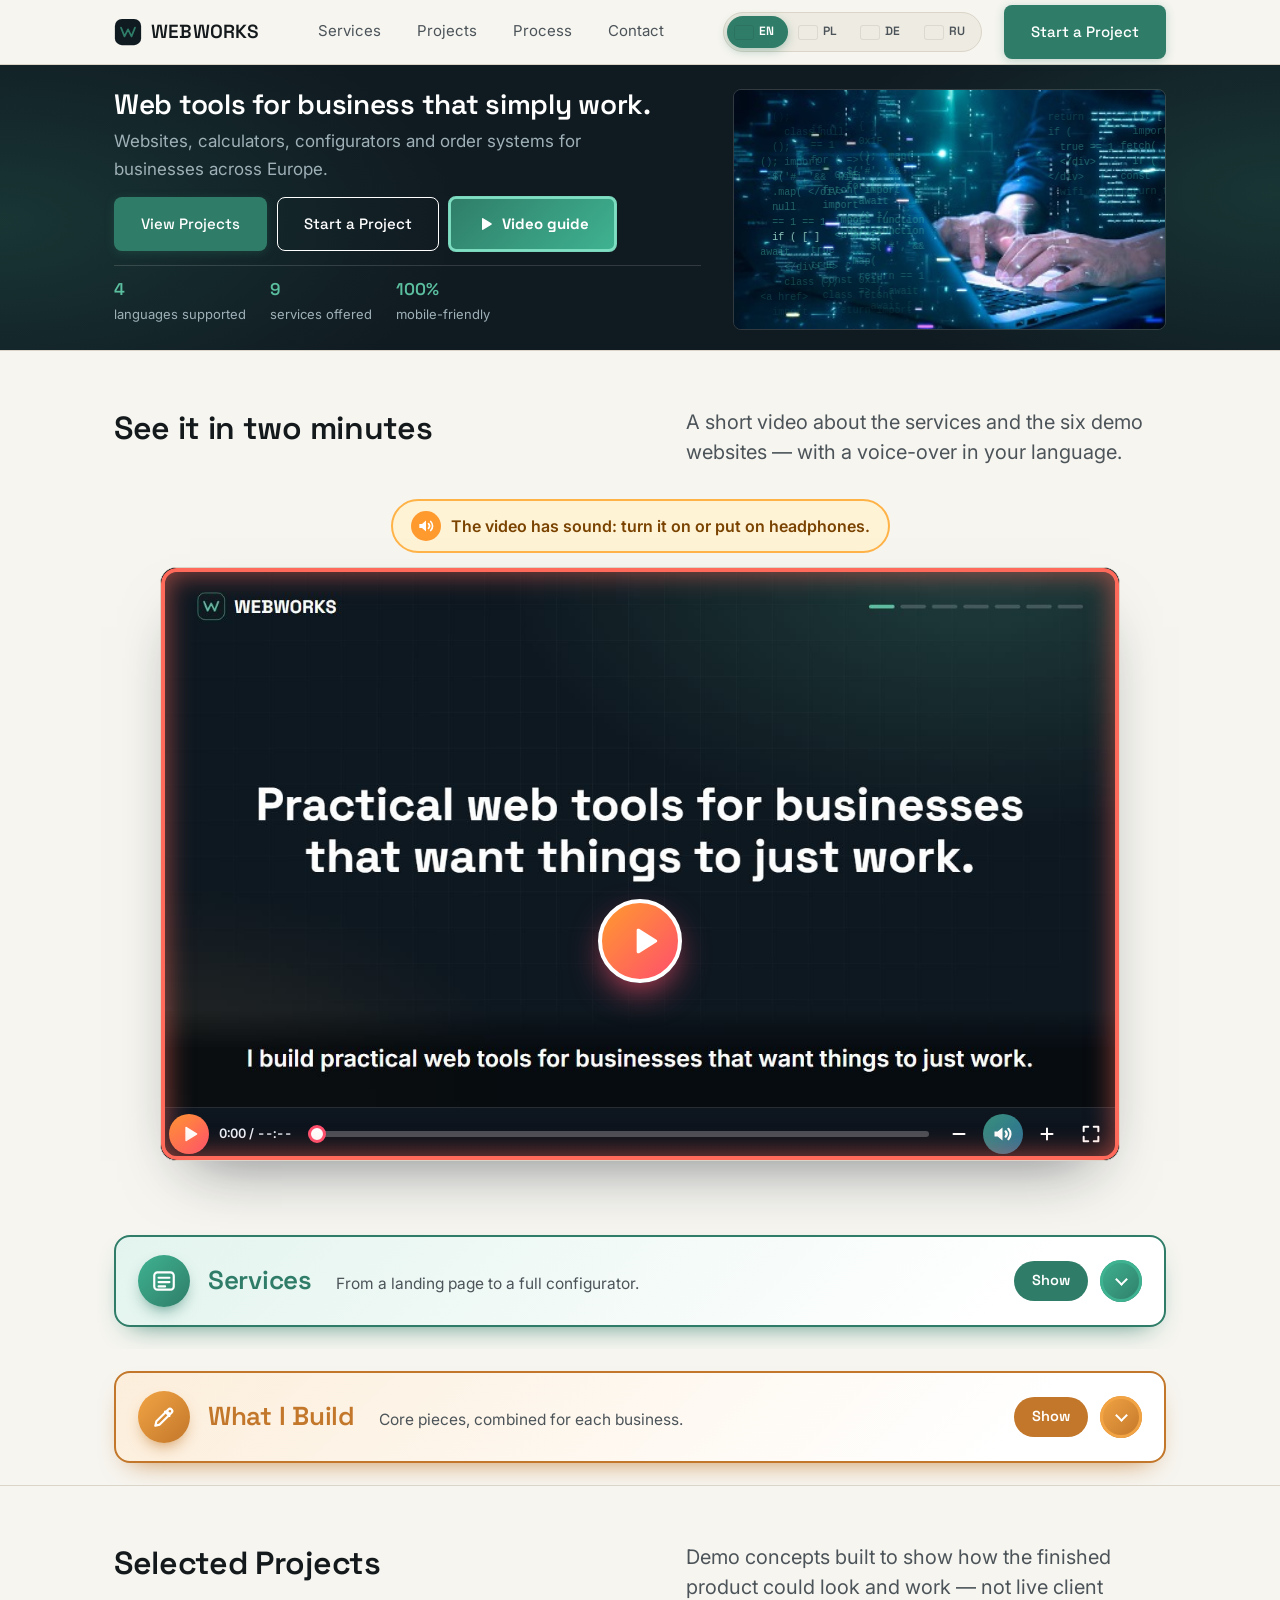
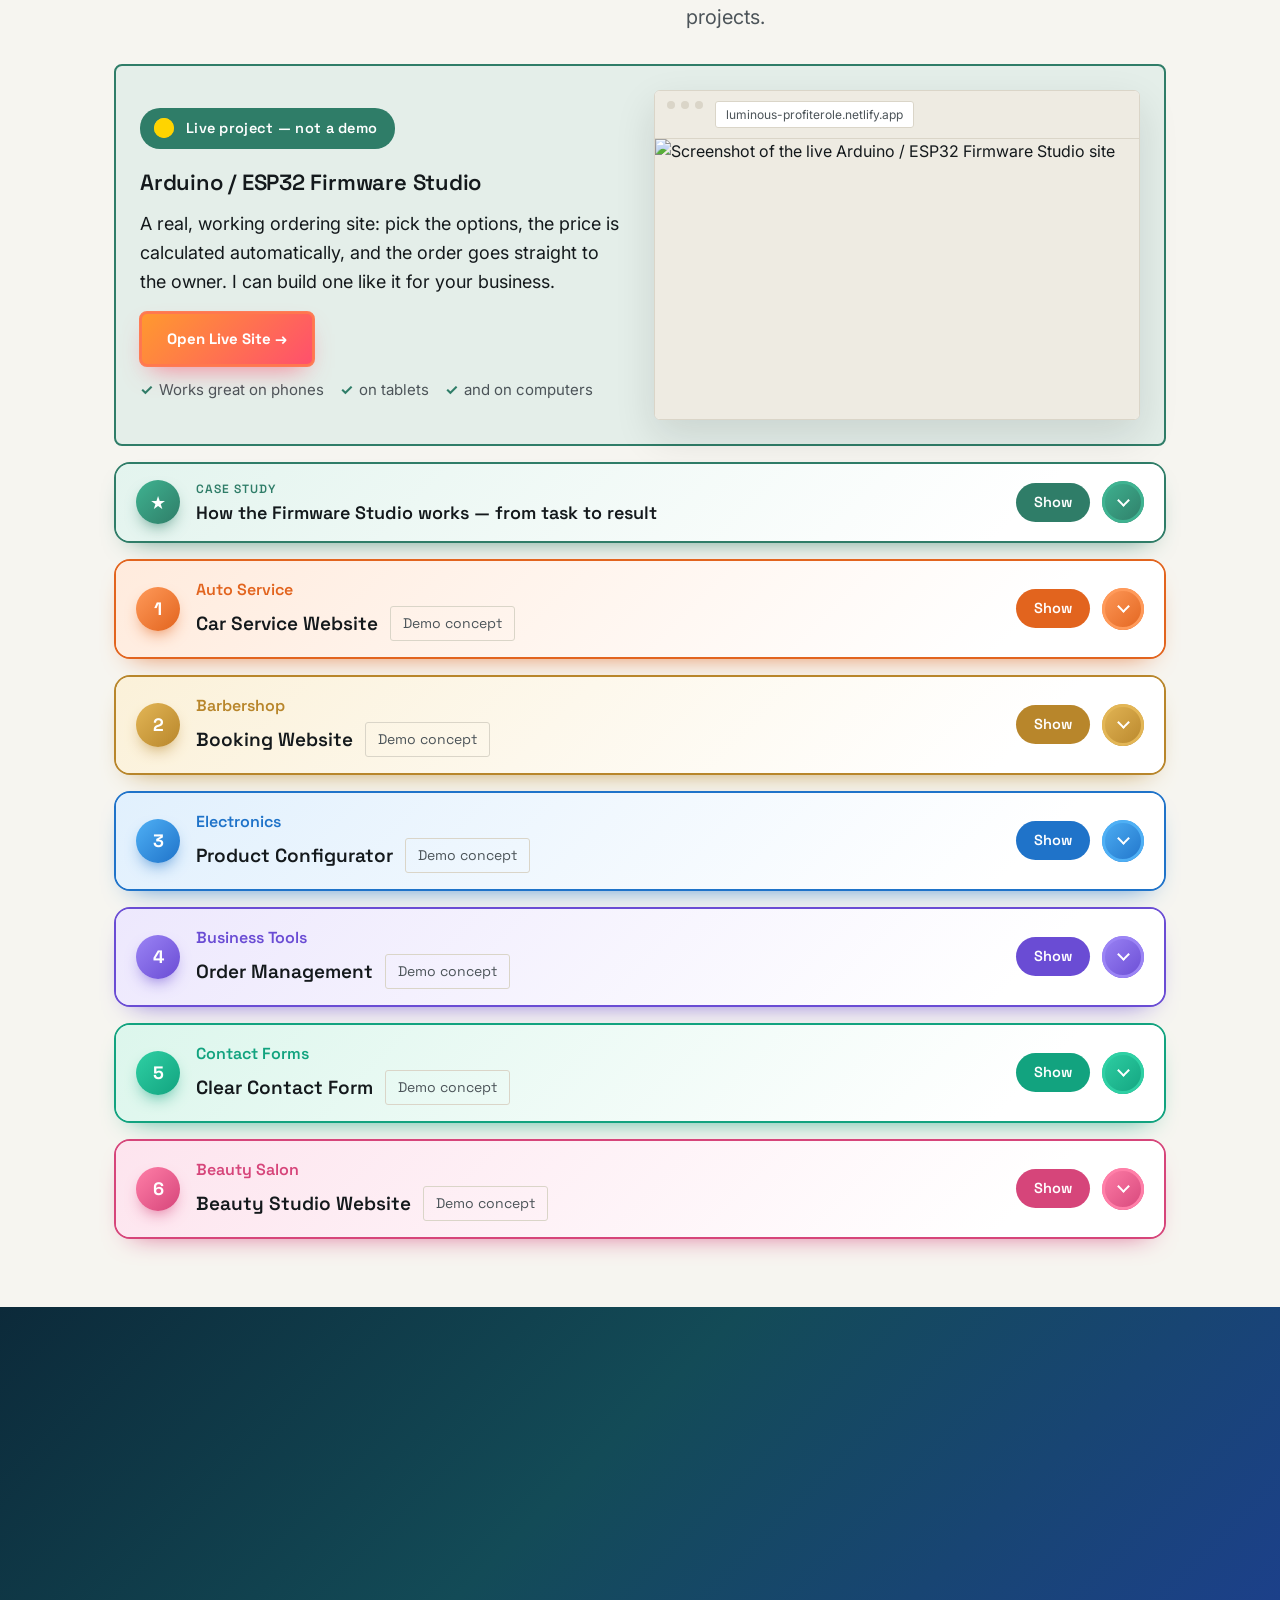
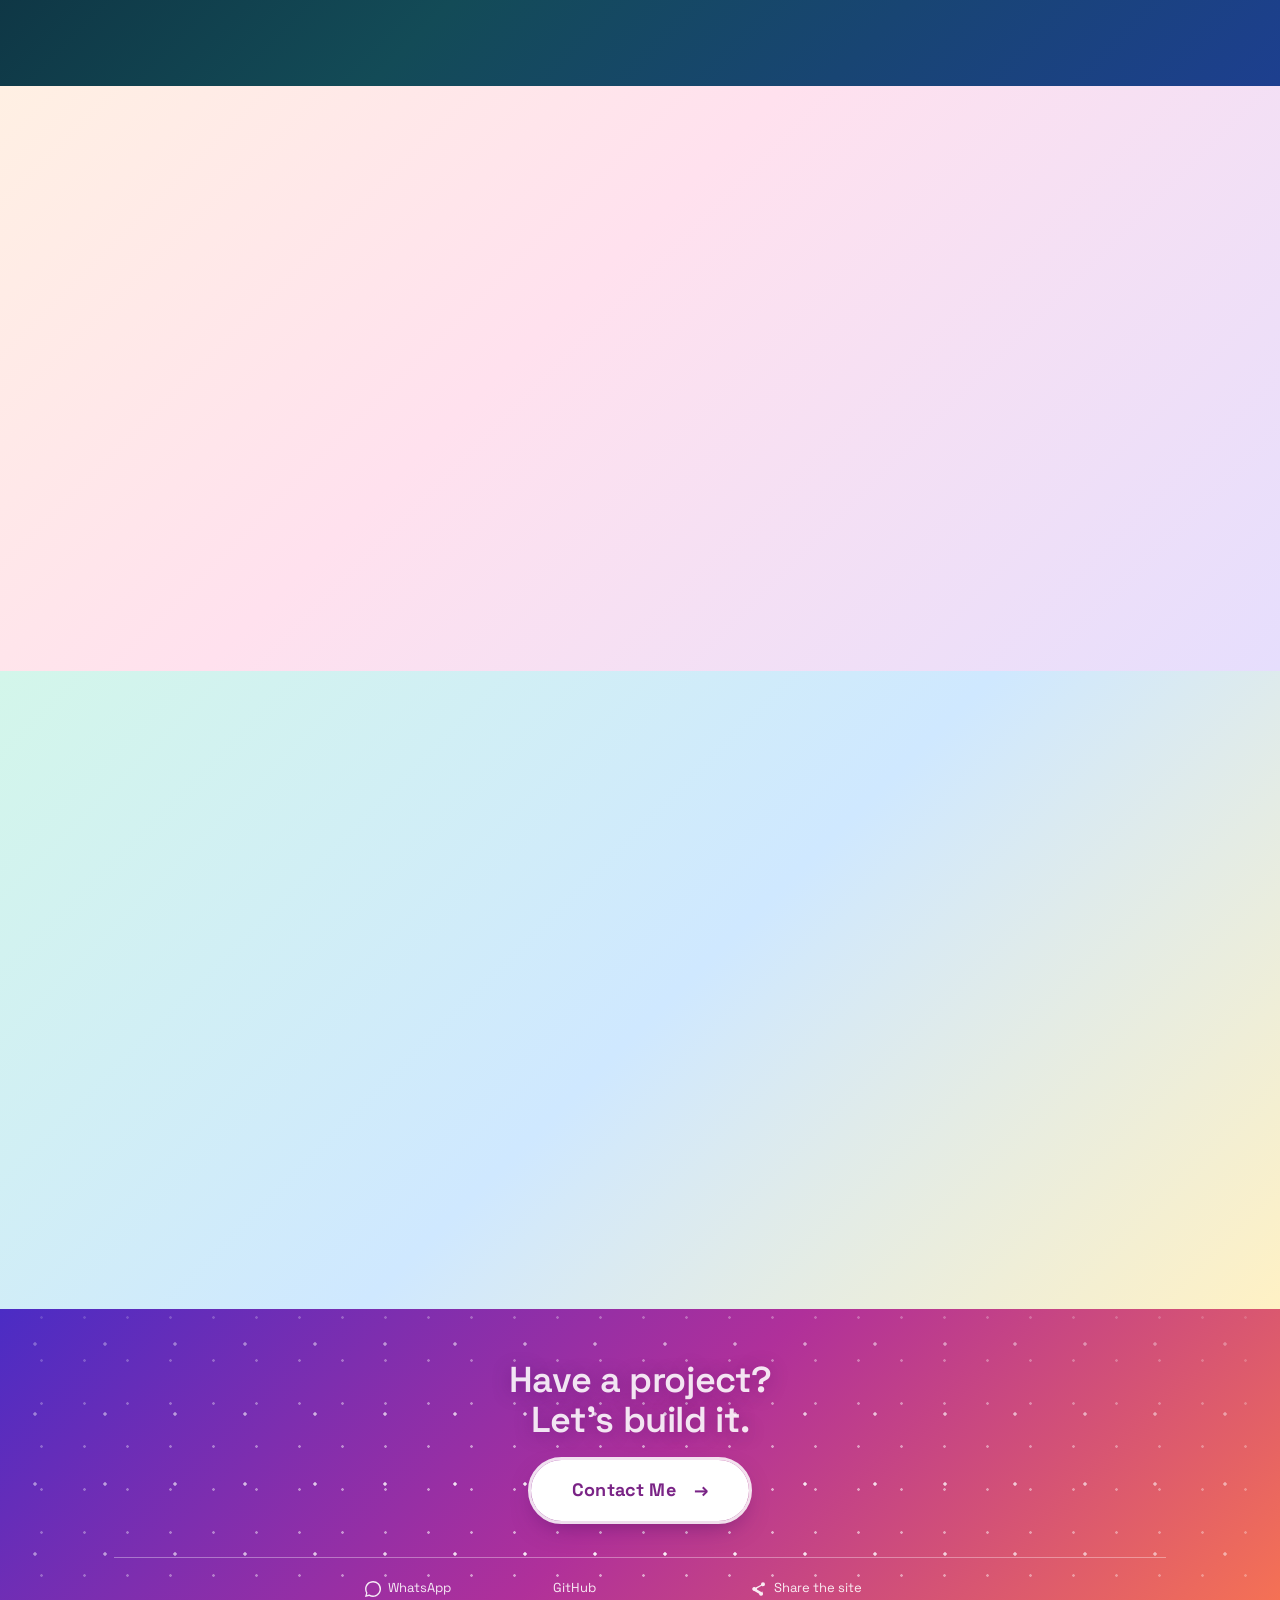
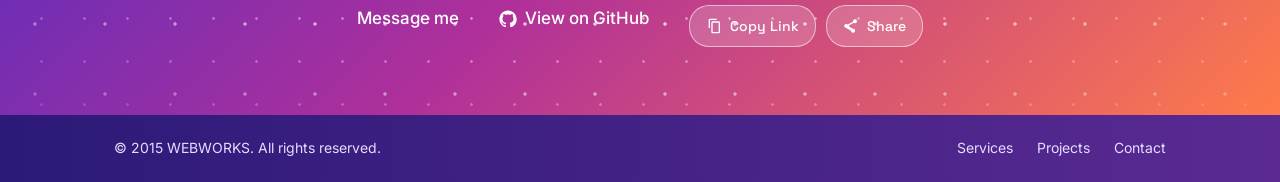
==== index.html @ 908b44cc "Intro video: breathing coral frame until play is pressed Co-Authored-By: Claude Sonnet 5.5 <noreply@" ====
<!DOCTYPE html>
<html lang="en" translate="no">
<head>
<meta charset="UTF-8">
<meta name="viewport" content="width=device-width, initial-scale=1.0">
<!-- The site has its own EN/PL/DE/RU switcher, so phones must NOT machine-translate
     it: in-app browsers (Viber, etc.) otherwise auto-run Google Translate on the
     English default and the visitor sees garbled, error-ridden text. -->
<meta name="google" content="notranslate">

<!-- SELF-HEALING CACHE CHECK — runs before anything else loads.
     GitHub Pages' CDN and browsers cache this HTML page itself, so
     a visitor can land on a stale copy even after we've pushed and
     deployed changes (this bit us more than once). version.json is
     fetched with cache disabled; if its number is higher than the
     build this specific HTML was generated with, this page is a
     stale cached copy — force a real reload that bypasses the
     cache. Bump PAGE_BUILD here AND the number in version.json on
     every deploy that changes css/js/images/markup. -->
<script>try{var n=navigator,c=n.connection||{};if((n.hardwareConcurrency&&n.hardwareConcurrency<=4)||(n.deviceMemory&&n.deviceMemory<=4)||c.saveData){document.documentElement.className+=' perf-lite'}}catch(e){}</script>
<script>
(function(){
  var PAGE_BUILD = 67;
  try {
    fetch("version.json?_=" + Date.now(), { cache: "no-store" })
      .then(function(r){ return r.ok ? r.text() : null; })
      .then(function(text){
        if (!text) return;
        var latest = parseInt(text, 10);
        // never yank a visitor who has already scrolled / is watching the video back to the top
        if (latest && latest > PAGE_BUILD && (window.pageYOffset || 0) < 80){
          location.replace(location.pathname + "?_fresh=" + Date.now() + location.hash);
        }
      })
      .catch(function(){ /* offline or blocked — just show the cached page */ });
  } catch (e) { /* fetch unavailable — ignore */ }
})();
</script>
<title data-i18n="meta_title">Web Development & Business Solutions | WEBWORKS</title>
<meta name="description" data-i18n="meta_description" content="Websites, online calculators, product configurators and business tools for small and medium businesses across Europe.">

<!-- Open Graph -->
<meta property="og:type" content="website">
<meta property="og:site_name" content="WEBWORKS">
<meta property="og:title" data-i18n="meta_title" content="Web Development & Business Solutions | WEBWORKS">
<meta property="og:description" data-i18n="meta_description" content="Websites, online calculators, product configurators and business tools for small and medium businesses across Europe.">
<meta property="og:url" content="https://vpauk81.github.io/WEBWORKS/">
<meta property="og:locale" content="en_US">
<meta property="og:locale:alternate" content="pl_PL">
<meta property="og:locale:alternate" content="de_DE">
<meta property="og:locale:alternate" content="ru_RU">
<!-- Social preview image — no og-image.jpg exists yet. Add a real 1200x630px
     PNG/JPG to images/ and point this at it (e.g. images/og-image.jpg) —
     without it most platforms (Facebook, LinkedIn, WhatsApp, Telegram) show
     no preview image at all. -->
<meta property="og:image" content="https://vpauk81.github.io/WEBWORKS/images/og-image.jpg?v=2">
<meta property="og:image:type" content="image/jpeg">
<meta property="og:image:alt" content="WEBWORKS — web development for small and medium businesses">
<meta property="og:image:width" content="1200">
<meta property="og:image:height" content="630">

<link rel="canonical" href="https://vpauk81.github.io/WEBWORKS/">

<!-- Twitter Card -->
<meta name="twitter:card" content="summary_large_image">
<meta name="twitter:title" data-i18n="meta_title" content="Web Development & Business Solutions | WEBWORKS">
<meta name="twitter:description" data-i18n="meta_description" content="Websites, online calculators, product configurators and business tools for small and medium businesses across Europe.">
<meta name="twitter:image" content="https://vpauk81.github.io/WEBWORKS/images/og-image.jpg?v=2">

<!-- Structured data — helps Google show a richer result (name, service type, area served).
     Update sameAs with your real profiles once you have them (LinkedIn, GitHub, etc.). -->
<script type="application/ld+json">
{
  "@context": "https://schema.org",
  "@type": "ProfessionalService",
  "name": "WEBWORKS",
  "description": "Websites, online calculators, product configurators and business tools for small and medium businesses across Europe.",
  "url": "https://vpauk81.github.io/WEBWORKS/",
  "email": "mailto:s.i.pauchak@gmail.com",
  "areaServed": ["PL", "DE", "EU"],
  "availableLanguage": ["en", "pl", "de", "ru"],
  "sameAs": ["https://github.com/VPauk81/WEBWORKS"]
}
</script>

<!-- Favicon — inline placeholder monogram (no external file needed). Replace with your own icon later. -->
<link rel="icon" href="data:image/svg+xml,%3Csvg xmlns='http://www.w3.org/2000/svg' viewBox='0 0 64 64'%3E%3Crect width='64' height='64' rx='10' fill='%23101A21'/%3E%3Ctext x='32' y='42' font-family='Arial,sans-serif' font-size='30' font-weight='700' fill='%232F7D68' text-anchor='middle'%3EW%3C/text%3E%3C/svg%3E">

<!--
  Optional web fonts. The site is fully functional and looks correct
  without these — if this fails to load (offline, blocked, etc.) the
  CSS below falls back to system fonts automatically.
-->
<link rel="preconnect" href="https://fonts.googleapis.com">
<link rel="preconnect" href="https://fonts.gstatic.com" crossorigin>
<!-- Fonts load without blocking the first paint (text shows in a system
     font for a moment, then swaps) — was the biggest Lighthouse delay. -->
<link rel="preload" as="style" href="https://fonts.googleapis.com/css2?family=Space+Grotesk:wght@400;500;600;700&family=Inter:wght@400;500;600&display=swap">
<link href="https://fonts.googleapis.com/css2?family=Space+Grotesk:wght@400;500;600;700&family=Inter:wght@400;500;600&display=swap" rel="stylesheet" media="print" onload="this.media='all'">
<noscript><link href="https://fonts.googleapis.com/css2?family=Space+Grotesk:wght@400;500;600;700&family=Inter:wght@400;500;600&display=swap" rel="stylesheet"></noscript>

<link rel="stylesheet" href="css/style.css?v=113">
</head>
<body>

<!-- ==========================================================
     HEADER
     ========================================================== -->
<header class="site-header">
  <div class="wrap nav-row">
    <!-- BRAND NAME: replace "WEBWORKS" here and in the footer with your studio name -->
    <a href="#top" class="brand">
      <svg class="brand-icon" viewBox="0 0 32 32" aria-hidden="true">
        <rect x="1" y="1" width="30" height="30" rx="8" fill="#101A21"/>
        <path d="M8 11 L12 21 L16 13 L20 21 L24 11" stroke="#2F7D68" stroke-width="2" stroke-linecap="round" stroke-linejoin="round" fill="none"/>
      </svg>
      WEBWORKS
    </a>

    <nav class="nav-links" aria-label="Main menu" data-i18n-aria="aria_nav_main">
      <a href="#services" data-i18n="nav_services">Services</a>
      <a href="#projects" data-i18n="nav_projects">Projects</a>
      <a href="#process" data-i18n="nav_process">Process</a>
      <a href="#contact" data-i18n="nav_contact">Contact</a>
    </nav>

    <div class="nav-right">
      <div class="lang-switch" role="group" aria-label="Language" data-i18n-aria="aria_lang">
        <button type="button" data-lang="en" aria-pressed="true"><img class="lang-flag" src="https://flagcdn.com/24x18/gb.png" alt="">EN</button>
        <button type="button" data-lang="pl" aria-pressed="false"><img class="lang-flag" src="https://flagcdn.com/24x18/pl.png" alt="">PL</button>
        <button type="button" data-lang="de" aria-pressed="false"><img class="lang-flag" src="https://flagcdn.com/24x18/de.png" alt="">DE</button>
        <button type="button" data-lang="ru" aria-pressed="false"><img class="lang-flag" src="https://flagcdn.com/24x18/ru.png" alt="">RU</button>
      </div>
      <a href="#contact" class="btn btn--primary cta-btn" data-i18n="nav_cta">Start a Project</a>
      <button class="nav-toggle" id="navToggle" aria-label="Menu" data-i18n-aria="aria_menu" aria-expanded="false" aria-controls="mobilePanel">
        <span></span><span></span><span></span>
      </button>
    </div>
  </div>

  <div class="mobile-panel" id="mobilePanel">
    <nav class="nav-links" aria-label="Mobile menu" data-i18n-aria="aria_nav_mobile">
      <a href="#services" data-i18n="nav_services">Services</a>
      <a href="#projects" data-i18n="nav_projects">Projects</a>
      <a href="#process" data-i18n="nav_process">Process</a>
      <a href="#contact" data-i18n="nav_contact">Contact</a>
    </nav>
    <div class="lang-switch" role="group" aria-label="Language" data-i18n-aria="aria_lang">
      <button type="button" data-lang="en" aria-pressed="true"><img class="lang-flag" src="https://flagcdn.com/24x18/gb.png" alt="">EN</button>
      <button type="button" data-lang="pl" aria-pressed="false"><img class="lang-flag" src="https://flagcdn.com/24x18/pl.png" alt="">PL</button>
      <button type="button" data-lang="de" aria-pressed="false"><img class="lang-flag" src="https://flagcdn.com/24x18/de.png" alt="">DE</button>
      <button type="button" data-lang="ru" aria-pressed="false"><img class="lang-flag" src="https://flagcdn.com/24x18/ru.png" alt="">RU</button>
    </div>
    <a href="#contact" class="btn btn--primary cta-btn mobile-panel-cta" data-i18n="nav_cta">Start a Project</a>
  </div>
</header>

<!-- ==========================================================
     HERO
     ========================================================== -->
<section class="hero" id="top">
  <canvas class="hero-bg" id="heroBg" aria-hidden="true"></canvas>
  <div class="wrap">
    <!-- Phones only: first thing under the header, above the hero picture; points to the intro video below -->
    <a href="#intro-video" class="btn cta-btn hero-video-btn"><svg viewBox="0 0 24 24" aria-hidden="true"><path d="M8 5.2v13.6a1 1 0 0 0 1.5.86l11-6.8a1 1 0 0 0 0-1.72l-11-6.8A1 1 0 0 0 8 5.2z" fill="currentColor"/></svg><span data-i18n="hero_cta_video">Video guide</span></a>
    <div class="hero-copy">
      <h1 class="hero-title" data-i18n="hero_title">Web tools for business that simply work.</h1>
      <p class="hero-sub" data-i18n="hero_sub">Websites, calculators, configurators and order systems for businesses across Europe.</p>
      <div class="hero-actions">
        <a href="#projects" class="btn btn--primary cta-btn" data-i18n="hero_cta_primary">View Projects</a>
        <a href="#contact" class="btn btn--ghost cta-btn" data-i18n="hero_cta_secondary">Start a Project</a>
        <!-- Computers: same video button in the buttons row (phones use the one above the hero picture) -->
        <a href="#intro-video" class="btn cta-btn hero-video-btn hero-video-btn--desk"><svg viewBox="0 0 24 24" aria-hidden="true"><path d="M8 5.2v13.6a1 1 0 0 0 1.5.86l11-6.8a1 1 0 0 0 0-1.72l-11-6.8A1 1 0 0 0 8 5.2z" fill="currentColor"/></svg><span data-i18n="hero_cta_video">Video guide</span></a>
      </div>

      <!-- Honest, verifiable facts only — no invented client/project counts. -->
      <div class="hero-stats">
        <div class="hero-stat"><span class="num">4</span><span class="label" data-i18n="stat_languages">languages supported</span></div>
        <div class="hero-stat"><span class="num">9</span><span class="label" data-i18n="stat_services">services offered</span></div>
        <div class="hero-stat"><span class="num">100%</span><span class="label" data-i18n="stat_mobile">mobile-friendly</span></div>
      </div>
    </div>

    <!-- Animated hero picture: a canvas draws scrolling code streams over the photo (js/script.js, "HERO ANIMATION"). -->
    <div class="hero-photo" id="heroPhoto">
      <img src="images/pechatkoda.jpg?v=8" alt="Writing code for a client project" data-i18n-alt="alt_hero" fetchpriority="high" decoding="async">
      <canvas class="code-fx" id="codeFx" aria-hidden="true"></canvas>
    </div>
  </div>
</section>

<!-- ==========================================================
     INTRO VIDEO — one file per site language (videos/webworks-xx.mp4),
     swapped by applyLanguage() in js/script.js.
     ========================================================== -->
<section class="section video-section" id="intro-video">
  <div class="wrap">
    <div class="section-head">
      <h2 class="section-title" data-i18n="video_title">See it in two minutes</h2>
      <p class="section-intro" data-i18n="video_intro">A short video about the services and the six demo websites — with a voice-over in your language.</p>
    </div>
    <p class="video-sound-note"><span class="snd-ico" aria-hidden="true"><svg viewBox="0 0 24 24"><path d="M4 9.5h3.2L12 5.5v13l-4.8-4H4z" fill="currentColor" stroke="none"/><path class="w1" d="M15 9.2a4 4 0 0 1 0 5.6"/><path class="w2" d="M17.6 6.6a7.6 7.6 0 0 1 0 10.8"/></svg></span><span data-i18n="video_sound">The video has sound: turn it on or put on headphones.</span></p>
    <div class="video-frame">
      <button type="button" class="video-play" id="videoPlay" data-i18n-aria="video_play" aria-label="Play video"><svg viewBox="0 0 24 24" aria-hidden="true"><path d="M8 5.2v13.6a1 1 0 0 0 1.5.86l11-6.8a1 1 0 0 0 0-1.72l-11-6.8A1 1 0 0 0 8 5.2z" fill="#fff"/></svg></button>
      <video id="introVideo" data-key="en" playsinline preload="metadata" src="videos/webworks-en.mp4?v=6" data-i18n-aria="video_aria" aria-label="Introduction video"></video>
      <div class="video-bar" role="group" data-i18n-aria="video_vol_group" aria-label="Video controls"><button type="button" id="vbPlay" class="vb-btn" data-i18n-aria="video_playpause" aria-label="Play / pause"><svg class="i-play" viewBox="0 0 24 24" aria-hidden="true"><path d="M8 5.2v13.6a1 1 0 0 0 1.5.86l11-6.8a1 1 0 0 0 0-1.72l-11-6.8A1 1 0 0 0 8 5.2z" fill="#fff" stroke="none"/></svg><svg class="i-pause" viewBox="0 0 24 24" aria-hidden="true"><path d="M8 5v14M16 5v14" stroke-width="3.4"/></svg></button><span class="vb-time"><span id="vbCur">0:00</span> / <span id="vbDur">--:--</span></span><input type="range" id="vbSeek" class="vb-seek" min="0" max="1000" value="0" step="1" data-i18n-aria="video_seek" aria-label="Position"><button type="button" id="volDown" class="vb-btn" data-i18n-aria="video_quieter" aria-label="Quieter"><svg viewBox="0 0 24 24" aria-hidden="true"><path d="M6 12h12"/></svg></button><button type="button" id="volMute" class="vb-btn" data-i18n-aria="video_mute_toggle" aria-label="Sound on / off"><svg viewBox="0 0 24 24" aria-hidden="true"><path d="M3.5 9.5h3.2L11.5 5.5v13l-4.8-4H3.5z" fill="#fff" stroke="none"/><path class="vw1" d="M14.6 9.3a4 4 0 0 1 0 5.4"/><path class="vw2" d="M17.4 6.8a7.6 7.6 0 0 1 0 10.4"/><path class="vx" d="M15 9.5l5.5 5M20.5 9.5l-5.5 5"/></svg></button><button type="button" id="volUp" class="vb-btn" data-i18n-aria="video_louder" aria-label="Louder"><svg viewBox="0 0 24 24" aria-hidden="true"><path d="M6 12h12M12 6v12"/></svg></button><button type="button" id="vbFull" class="vb-btn" data-i18n-aria="video_full" aria-label="Fullscreen"><svg viewBox="0 0 24 24" aria-hidden="true"><path d="M4 9V4h5M20 9V4h-5M4 15v5h5M20 15v5h-5"/></svg></button></div>
    </div>
  </div>
</section>

<!-- ==========================================================
     SERVICES
     ========================================================== -->
<section class="section fold-section" id="services">
  <details class="fold">
    <summary class="fold-summary">
      <span class="wrap fold-inner">
        <span class="fold-card">
        <span class="fold-icon" aria-hidden="true"><svg viewBox="0 0 24 24"><rect x="3" y="4" width="18" height="16" rx="3"/><path d="M7 9h10M7 13h10M7 17h6"/></svg></span>
        <span class="fold-text">
          <h2 class="section-title" data-i18n="services_title">Services</h2>
          <span class="section-intro" data-i18n="services_intro">From a landing page to a full configurator.</span>
        </span>
        <span class="fold-cta" aria-hidden="true">
          <span class="fold-hint fold-hint--show" data-i18n="fold_show">Show</span>
          <span class="fold-hint fold-hint--hide" data-i18n="fold_hide">Hide</span>
          <span class="case-chevron fold-chevron"></span>
        </span>
        </span>
      </span>
    </summary>
    <div class="wrap fold-body">
    <div class="service-list">
      <div class="service-row"><span class="num">01</span><h3 data-i18n="service_1_t">Business Websites</h3><p data-i18n="service_1_d">Clear, fast websites that explain what you do and make it easy to get in touch.</p></div>
      <div class="service-row"><span class="num">02</span><h3 data-i18n="service_2_t">Landing Pages</h3><p data-i18n="service_2_d">Focused single-page sites built around one offer and one clear action.</p></div>
      <div class="service-row"><span class="num">03</span><h3 data-i18n="service_3_t">Online Calculators</h3><p data-i18n="service_3_d">Interactive price or estimate calculators your customers can use themselves.</p></div>
      <div class="service-row"><span class="num">04</span><h3 data-i18n="service_4_t">Product Configurators</h3><p data-i18n="service_4_d">Step-by-step configurators for choosing components, options and add-ons.</p></div>
      <div class="service-row"><span class="num">05</span><h3 data-i18n="service_5_t">Order Forms</h3><p data-i18n="service_5_d">Structured forms that collect exactly the information you need, cleanly.</p></div>
      <div class="service-row"><span class="num">06</span><h3 data-i18n="service_6_t">Google Sheets Integration</h3><p data-i18n="service_6_d">Orders and form submissions saved automatically to a spreadsheet you already use.</p></div>
      <div class="service-row"><span class="num">07</span><h3 data-i18n="service_7_t">Automatic Email Notifications</h3><p data-i18n="service_7_d">You and your customer are both notified the moment an order comes in.</p></div>
      <div class="service-row"><span class="num">08</span><h3 data-i18n="service_8_t">Custom Business Tools</h3><p data-i18n="service_8_d">Small internal tools built around how your business actually works.</p></div>
      <div class="service-row"><span class="num">09</span><h3 data-i18n="service_9_t">Mobile-friendly Websites</h3><p data-i18n="service_9_d">Every project is built and tested to work properly on a phone first.</p></div>
    </div>
    </div>
  </details>
</section>

<!-- ==========================================================
     WHAT I BUILD
     ========================================================== -->
<section class="section fold-section" id="what-i-build">
  <details class="fold">
    <summary class="fold-summary">
      <span class="wrap fold-inner">
        <span class="fold-card">
        <span class="fold-icon" aria-hidden="true"><svg viewBox="0 0 24 24"><path d="m14.5 6.5 3 3M4 20l1-4L16 5a2.1 2.1 0 0 1 3 3L8 19z"/><path d="M13 7l4 4"/></svg></span>
        <span class="fold-text">
          <h2 class="section-title" data-i18n="build_title">What I Build</h2>
          <span class="section-intro" data-i18n="build_intro">Core pieces, combined for each business.</span>
        </span>
        <span class="fold-cta" aria-hidden="true">
          <span class="fold-hint fold-hint--show" data-i18n="fold_show">Show</span>
          <span class="fold-hint fold-hint--hide" data-i18n="fold_hide">Hide</span>
          <span class="case-chevron fold-chevron"></span>
        </span>
        </span>
      </span>
    </summary>
    <div class="build-grid">
    <div class="build-cell"><div class="mark"></div><h3 data-i18n="build_1_t">Business Websites</h3><p data-i18n="build_1_d">A clear online presence for your business.</p></div>
    <div class="build-cell"><div class="mark"></div><h3 data-i18n="build_2_t">Online Calculators</h3><p data-i18n="build_2_d">Instant estimates based on customer input.</p></div>
    <div class="build-cell"><div class="mark"></div><h3 data-i18n="build_3_t">Product Configurators</h3><p data-i18n="build_3_d">Guided selection of components and options.</p></div>
    <div class="build-cell"><div class="mark"></div><h3 data-i18n="build_4_t">Order Systems</h3><p data-i18n="build_4_d">Structured requests from customer to inbox.</p></div>
    <div class="build-cell"><div class="mark"></div><h3 data-i18n="build_5_t">Google Sheets Integrations</h3><p data-i18n="build_5_d">Orders logged where you already work.</p></div>
    <div class="build-cell"><div class="mark"></div><h3 data-i18n="build_6_t">Email Automation</h3><p data-i18n="build_6_d">Automatic notifications for every order.</p></div>
    <div class="build-cell"><div class="mark"></div><h3 data-i18n="build_7_t">Custom Web Applications</h3><p data-i18n="build_7_d">Small tools shaped around your workflow.</p></div>
    <div class="build-cell"><div class="mark"></div><h3 data-i18n="build_8_t">Mobile-first Design</h3><p data-i18n="build_8_d">Built for a phone screen, not just a desktop.</p></div>
  </div>
  </details>
</section>

<!-- ==========================================================
     PROJECTS
     ========================================================== -->
<section class="section" id="projects">
  <div class="wrap">
    <div class="section-head">
      <h2 class="section-title" data-i18n="projects_title">Selected Projects</h2>
      <p class="section-intro" data-i18n="projects_intro">Demo concepts built to show how the finished product could look and work — not live client projects.</p>
    </div>

    <!-- FEATURED — real, deployed project (not a mockup). Kept visually
         separate from the demo cards below via .featured-project so it
         reads as proof-of-work, not "just another concept card". -->
    <div class="featured-project">
      <div>
        <span class="featured-badge"><span class="dot"></span><span data-i18n="featured_badge">Live project — not a demo</span></span>
        <h3 data-i18n="featured_title">Arduino / ESP32 Firmware Studio</h3>
        <p class="desc" data-i18n="featured_desc">A real, working ordering site: pick the options, the price is calculated automatically, and the order goes straight to the owner. I can build one like it for your business.</p>
        <a class="btn btn--primary cta-btn featured-cta" href="https://luminous-profiterole.netlify.app/" target="_blank" rel="noopener" data-i18n="featured_cta">Open Live Site →</a>
        <p class="featured-devices">
          <span class="featured-device"><span class="check">✓</span><span data-i18n="featured_device_mobile">Works great on phones</span></span>
          <span class="featured-device"><span class="check">✓</span><span data-i18n="featured_device_tablet">on tablets</span></span>
          <span class="featured-device"><span class="check">✓</span><span data-i18n="featured_device_desktop">and on computers</span></span>
        </p>
      </div>
      <!-- Real screenshot (via the free WordPress mshots service) instead of an
           iframe — some hosts block embedding via X-Frame-Options, a screenshot
           always renders, loads faster, and the whole frame is a real link
           through to the live site either way. -->
      <a class="featured-frame" href="https://luminous-profiterole.netlify.app/" target="_blank" rel="noopener">
        <div class="mock-window">
          <span class="mock-dot"></span><span class="mock-dot"></span><span class="mock-dot"></span>
          <span class="mock-url">luminous-profiterole.netlify.app</span>
        </div>
        <img src="https://s0.wp.com/mshots/v1/https%3A%2F%2Fluminous-profiterole.netlify.app%2F?w=1200" alt="Screenshot of the live Arduino / ESP32 Firmware Studio site" data-i18n-alt="alt_featured" loading="lazy">
      </a>
    </div>

    <!-- CASE STUDY of the live project above — only facts that can be
         checked on the live site / in its code, no invented metrics. -->
    <!-- Collapsed by default to keep the Projects section compact —
         native <details>, so it opens even without JS and is keyboard/
         screen-reader friendly out of the box. -->
    <details class="case-study" id="caseStudy">
      <summary class="case-toggle">
        <span class="case-toggle-text">
          <span class="case-label" data-i18n="case_label">Case study</span>
          <span class="case-title" data-i18n="case_title">How the Firmware Studio works — from task to result</span>
        </span>
        <span class="fold-cta" aria-hidden="true"><span class="fold-hint fold-hint--show" data-i18n="fold_show">Show</span><span class="fold-hint fold-hint--hide" data-i18n="fold_hide">Hide</span><span class="case-chevron fold-chevron"></span></span>
      </summary>

      <div class="case-body">
      <div class="case-grid">
        <div class="case-col">
          <span class="case-step">01</span>
          <h4 data-i18n="case_task_t">Task</h4>
          <p data-i18n="case_task_d">Let customers put together a custom Arduino / ESP32 firmware order on their own and see the price right away — without phone calls or long back-and-forth messages.</p>
        </div>
        <div class="case-col">
          <span class="case-step">02</span>
          <h4 data-i18n="case_solution_t">Solution</h4>
          <ul class="case-list">
            <li data-i18n="case_sol_1">Configurator: Arduino ⇄ ESP32, controller, displays, LEDs and 4 categories of modules</li>
            <li data-i18n="case_sol_2">Live price in PLN plus the current EUR exchange rate</li>
            <li data-i18n="case_sol_3">Prices come from a Google Sheets price list — change it there, and the site updates</li>
            <li data-i18n="case_sol_4">Orders land in a spreadsheet with an ID and status; the client gets an email in their language at every status change</li>
          </ul>
        </div>
        <div class="case-col">
          <span class="case-step">03</span>
          <h4 data-i18n="case_result_t">Result</h4>
          <p data-i18n="case_result_d">The customer builds the order and sees the price on their own — in their language, on a phone or a computer. I get a complete, structured order in a spreadsheet and by email, and the customer is kept up to date automatically.</p>
        </div>
      </div>

      <div class="case-facts">
        <div class="case-fact"><span class="num">4</span><span data-i18n="case_fact_langs">site languages</span></div>
        <div class="case-fact"><span class="num">70</span><span data-i18n="case_fact_countries">countries in the phone picker</span></div>
        <div class="case-fact"><span class="num">8</span><span data-i18n="case_fact_statuses">order statuses with auto-emails</span></div>
        <div class="case-fact"><span class="num">100</span><span data-i18n="case_fact_bp">Lighthouse Best Practices</span></div>
      </div>
      </div>
    </details>

    <!-- PROJECT 1 — Auto Service / full demo website.
         The complete site lives in demos/autoservice/ (its own index.html,
         css/ and js/) and opens in a new tab; the card shows a real
         screenshot of it, same frame style as the featured project. -->
    <details class="project-toggle" id="project1">
      <summary class="project-summary">
        <span class="project-summary-text">
          <span class="project-category" data-i18n="p1_category">Auto Service</span>
          <span class="project-summary-line">
            <span class="project-summary-title" data-i18n="p1_title">Car Service Website</span>
            <span class="tag" data-i18n="project_demo_tag">Demo concept</span>
          </span>
        </span>
        <span class="fold-cta" aria-hidden="true"><span class="fold-hint fold-hint--show" data-i18n="fold_show">Show</span><span class="fold-hint fold-hint--hide" data-i18n="fold_hide">Hide</span><span class="case-chevron fold-chevron"></span></span>
      </summary>
    <div class="project">
      <div class="project-mock">
        <a class="featured-frame" href="demos/autoservice/index.html" target="_blank" rel="noopener">
          <div class="mock-window">
            <span class="mock-dot"></span><span class="mock-dot"></span><span class="mock-dot"></span>
            <span class="mock-url">AutoService — demo</span>
          </div>
          <img src="images/autoservice-demo.jpg?v=9" alt="Screenshot of the AutoService demo website" data-i18n-alt="alt_p1" width="960" height="600" loading="lazy" decoding="async">
        </a>
      </div>
      <div>
        <p class="desc" data-i18n="p1_desc">A complete website for a car service: services with prices, a price list, reviews, FAQ and online booking.</p>
        <ul class="case-list project-features">
          <li data-i18n="p1_feat_1">4 languages: EN / PL / DE / RU</li>
          <li data-i18n="p1_feat_2">Online booking: make, model, year and engine type</li>
          <li data-i18n="p1_feat_3">Price list with tabs, GDPR consent in the form</li>
          <li data-i18n="p1_feat_4">Works on phones, tablets and computers</li>
        </ul>
        <a class="btn btn--primary cta-btn" href="demos/autoservice/index.html" target="_blank" rel="noopener" data-i18n="p1_cta">Open demo site →</a>
      </div>
    </div>
    </details>

    <!-- PROJECT 2 — Barbershop / full demo website.
         The complete site lives in demos/barbershop/ (its own index.html,
         css/ and js/) and opens in a new tab; same frame style as Project 1. -->
    <details class="project-toggle" id="project2">
      <summary class="project-summary">
        <span class="project-summary-text">
          <span class="project-category" data-i18n="p2_category">Barbershop</span>
          <span class="project-summary-line">
            <span class="project-summary-title" data-i18n="p2_title">Booking Website</span>
            <span class="tag" data-i18n="project_demo_tag">Demo concept</span>
          </span>
        </span>
        <span class="fold-cta" aria-hidden="true"><span class="fold-hint fold-hint--show" data-i18n="fold_show">Show</span><span class="fold-hint fold-hint--hide" data-i18n="fold_hide">Hide</span><span class="case-chevron fold-chevron"></span></span>
      </summary>
    <div class="project">
      <div class="project-mock">
        <a class="featured-frame" href="demos/barbershop/index.html" target="_blank" rel="noopener">
          <div class="mock-window">
            <span class="mock-dot"></span><span class="mock-dot"></span><span class="mock-dot"></span>
            <span class="mock-url">Crown &amp; Blade — demo</span>
          </div>
          <img src="images/barbershop-demo.jpg?v=9" alt="Screenshot of the Crown &amp; Blade barbershop demo website" data-i18n-alt="alt_p2" width="960" height="600" loading="lazy" decoding="async">
        </a>
      </div>
      <div>
        <p class="desc" data-i18n="p2_desc">A complete website for a barbershop: services and prices, barbers, reviews, FAQ and a 4-step online booking.</p>
        <ul class="case-list project-features">
          <li data-i18n="p2_feat_1">4 languages: EN / PL / DE / RU</li>
          <li data-i18n="p2_feat_2">Booking: services, barber, day and free time slot</li>
          <li data-i18n="p2_feat_3">Confirmation with a booking code and calendar file</li>
          <li data-i18n="p2_feat_4">Works on phones, tablets and computers</li>
        </ul>
        <a class="btn btn--primary cta-btn" href="demos/barbershop/index.html" target="_blank" rel="noopener" data-i18n="p2_cta">Open demo site →</a>
      </div>
    </div>
    </details>

    <!-- PROJECT 3 — Electronics / full demo website.
         The complete site lives in demos/electronics/ (its own index.html,
         css/ and js/) and opens in a new tab; same frame style as Project 1. -->
    <details class="project-toggle" id="project3">
      <summary class="project-summary">
        <span class="project-summary-text">
          <span class="project-category" data-i18n="p3_category">Electronics</span>
          <span class="project-summary-line">
            <span class="project-summary-title" data-i18n="p3_title">Product Configurator</span>
            <span class="tag" data-i18n="project_demo_tag">Demo concept</span>
          </span>
        </span>
        <span class="fold-cta" aria-hidden="true"><span class="fold-hint fold-hint--show" data-i18n="fold_show">Show</span><span class="fold-hint fold-hint--hide" data-i18n="fold_hide">Hide</span><span class="case-chevron fold-chevron"></span></span>
      </summary>
    <div class="project">
      <div class="project-mock">
        <a class="featured-frame" href="demos/electronics/index.html" target="_blank" rel="noopener">
          <div class="mock-window">
            <span class="mock-dot"></span><span class="mock-dot"></span><span class="mock-dot"></span>
            <span class="mock-url">VoltForge — demo</span>
          </div>
          <img src="images/electronics-demo.jpg?v=9" alt="Screenshot of the VoltForge electronics demo website" data-i18n-alt="alt_p3" width="960" height="600" loading="lazy" decoding="async">
        </a>
      </div>
      <div>
        <p class="desc" data-i18n="p3_desc">A complete site for custom Arduino / ESP32 devices: a configurator with live price and build time, ready-made kits and a quote request with the e-mails you and your customer receive.</p>
        <ul class="case-list project-features">
          <li data-i18n="p3_feat_1">4 languages: EN / PL / DE / RU</li>
          <li data-i18n="p3_feat_2">Working configurator: pick parts, see the price and build time</li>
          <li data-i18n="p3_feat_3">Ready-made kits and a quote request you can try</li>
          <li data-i18n="p3_feat_4">Works on phones, tablets and computers</li>
        </ul>
        <a class="btn btn--primary cta-btn" href="demos/electronics/index.html" target="_blank" rel="noopener" data-i18n="p3_cta">Open demo site →</a>
      </div>
    </div>
    </details>

    <!-- PROJECT 4 — Business Tools / full demo website.
         The complete site lives in demos/business-tools/ (its own index.html,
         css/ and js/) and opens in a new tab; same frame style as Project 1. -->
    <details class="project-toggle" id="project4">
      <summary class="project-summary">
        <span class="project-summary-text">
          <span class="project-category" data-i18n="p4_category">Business Tools</span>
          <span class="project-summary-line">
            <span class="project-summary-title" data-i18n="p4_title">Order Management</span>
            <span class="tag" data-i18n="project_demo_tag">Demo concept</span>
          </span>
        </span>
        <span class="fold-cta" aria-hidden="true"><span class="fold-hint fold-hint--show" data-i18n="fold_show">Show</span><span class="fold-hint fold-hint--hide" data-i18n="fold_hide">Hide</span><span class="case-chevron fold-chevron"></span></span>
      </summary>
    <div class="project">
      <div class="project-mock">
        <a class="featured-frame" href="demos/business-tools/index.html" target="_blank" rel="noopener">
          <div class="mock-window">
            <span class="mock-dot"></span><span class="mock-dot"></span><span class="mock-dot"></span>
            <span class="mock-url">OrderFlow — demo</span>
          </div>
          <img src="images/business-tools-demo.jpg?v=9" alt="Screenshot of the OrderFlow business tools demo website" data-i18n-alt="alt_p4" width="960" height="600" loading="lazy" decoding="async">
        </a>
      </div>
      <div>
        <p class="desc" data-i18n="p4_desc">A complete site for order management: order form, Google Sheets view, status board and the e-mail the customer receives.</p>
        <ul class="case-list project-features">
          <li data-i18n="p4_feat_1">4 languages: EN / PL / DE / RU</li>
          <li data-i18n="p4_feat_2">Working demo: place an order and change its status</li>
          <li data-i18n="p4_feat_3">Automatic e-mail preview at every status change</li>
          <li data-i18n="p4_feat_4">Works on phones, tablets and computers</li>
        </ul>
        <a class="btn btn--primary cta-btn" href="demos/business-tools/index.html" target="_blank" rel="noopener" data-i18n="p4_cta">Open demo site →</a>
      </div>
    </div>
    </details>

    <!-- PROJECT 5 — Contact Forms / full demo website.
         The complete site lives in demos/contact-forms/ (its own index.html,
         css/ and js/) and opens in a new tab; same frame style as Project 1. -->
    <details class="project-toggle" id="project5">
      <summary class="project-summary">
        <span class="project-summary-text">
          <span class="project-category" data-i18n="p5_category">Contact Forms</span>
          <span class="project-summary-line">
            <span class="project-summary-title" data-i18n="p5_title">Clear Contact Form</span>
            <span class="tag" data-i18n="project_demo_tag">Demo concept</span>
          </span>
        </span>
        <span class="fold-cta" aria-hidden="true"><span class="fold-hint fold-hint--show" data-i18n="fold_show">Show</span><span class="fold-hint fold-hint--hide" data-i18n="fold_hide">Hide</span><span class="case-chevron fold-chevron"></span></span>
      </summary>
    <div class="project">
      <div class="project-mock">
        <a class="featured-frame" href="demos/contact-forms/index.html" target="_blank" rel="noopener">
          <div class="mock-window">
            <span class="mock-dot"></span><span class="mock-dot"></span><span class="mock-dot"></span>
            <span class="mock-url">ClearForm — demo</span>
          </div>
          <img src="images/contact-forms-demo.jpg?v=9" alt="Screenshot of the ClearForm contact forms demo website" data-i18n-alt="alt_p5" width="960" height="600" loading="lazy" decoding="async">
        </a>
      </div>
      <div>
        <p class="desc" data-i18n="p5_desc">A complete site for contact forms: live validation, a phone field with a country picker, an inbox view and the e-mails you and your customer receive.</p>
        <ul class="case-list project-features">
          <li data-i18n="p5_feat_1">4 languages: EN / PL / DE / RU</li>
          <li data-i18n="p5_feat_2">Working demo: send a message and see your inbox</li>
          <li data-i18n="p5_feat_3">Phone check by country, e-mail and name validation</li>
          <li data-i18n="p5_feat_4">Works on phones, tablets and computers</li>
        </ul>
        <a class="btn btn--primary cta-btn" href="demos/contact-forms/index.html" target="_blank" rel="noopener" data-i18n="p5_cta">Open demo site →</a>
      </div>
    </div>
    </details>

    <!-- PROJECT 6 — Beauty Salon (women) / full demo website.
         The complete site lives in demos/women/ (its own index.html,
         css/ and js/) and opens in a new tab; same frame style as Project 1. -->
    <details class="project-toggle" id="project6">
      <summary class="project-summary">
        <span class="project-summary-text">
          <span class="project-category" data-i18n="p6_category">Beauty Salon</span>
          <span class="project-summary-line">
            <span class="project-summary-title" data-i18n="p6_title">Beauty Studio Website</span>
            <span class="tag" data-i18n="project_demo_tag">Demo concept</span>
          </span>
        </span>
        <span class="fold-cta" aria-hidden="true"><span class="fold-hint fold-hint--show" data-i18n="fold_show">Show</span><span class="fold-hint fold-hint--hide" data-i18n="fold_hide">Hide</span><span class="case-chevron fold-chevron"></span></span>
      </summary>
    <div class="project">
      <div class="project-mock">
        <a class="featured-frame" href="demos/women/index.html" target="_blank" rel="noopener">
          <div class="mock-window">
            <span class="mock-dot"></span><span class="mock-dot"></span><span class="mock-dot"></span>
            <span class="mock-url">Bloom — demo</span>
          </div>
          <img src="images/women-demo.jpg?v=1" alt="Screenshot of the Bloom beauty studio demo website" data-i18n-alt="alt_p6" width="960" height="600" loading="lazy" decoding="async">
        </a>
      </div>
      <div>
        <p class="desc" data-i18n="p6_desc">A complete website for a women's beauty studio: services with prices, a nail-shade picker, masters, online booking in four steps and the e-mails you and your client receive.</p>
        <ul class="case-list project-features">
          <li data-i18n="p6_feat_1">4 languages: EN / PL / DE / RU</li>
          <li data-i18n="p6_feat_2">Try a nail shade and add it to your booking</li>
          <li data-i18n="p6_feat_3">Pick a master, a day and a time, then confirm</li>
          <li data-i18n="p6_feat_4">Works on phones, tablets and computers</li>
        </ul>
        <a class="btn btn--primary cta-btn" href="demos/women/index.html" target="_blank" rel="noopener" data-i18n="p6_cta">Open demo site →</a>
      </div>
    </div>
    </details>

  </div>
</section>

<!-- ==========================================================
     PROCESS
     ========================================================== -->
<section class="section section--dark" id="process">
  <div class="wrap">
    <div class="section-head">
      <h2 class="section-title" data-i18n="process_title">How It Works</h2>
      <p class="section-intro" data-i18n="process_intro">A short, clear process from first message to a live site.</p>
    </div>

    <div class="process-grid">
      <div class="process-step"><span class="step-num">01</span><h3 data-i18n="process_1_t">Discuss</h3><p data-i18n="process_1_d">We talk through what you need, who it's for, and what success looks like.</p></div>
      <div class="process-step"><span class="step-num">02</span><h3 data-i18n="process_2_t">Build</h3><p data-i18n="process_2_d">I design and build the site or tool, keeping you updated as it takes shape.</p></div>
      <div class="process-step"><span class="step-num">03</span><h3 data-i18n="process_3_t">Review</h3><p data-i18n="process_3_d">You test everything, and we adjust the details so it fits how you work.</p></div>
      <div class="process-step"><span class="step-num">04</span><h3 data-i18n="process_4_t">Launch</h3><p data-i18n="process_4_d">The project goes live, and you get everything you need to keep running it.</p></div>
    </div>
  </div>
</section>

<!-- ==========================================================
     WHY WORK WITH ME
     ========================================================== -->
<section class="section" id="why">
  <div class="wrap">
    <div class="section-head">
      <h2 class="section-title" data-i18n="why_title">Why Work With Me</h2>
      <p class="section-intro" data-i18n="why_intro">No agency overhead, no inflated promises — just a direct way of working.</p>
    </div>
  </div>

  <div class="wrap">
  <div class="why-list" id="whyList">
    <div class="why-item" style="--i:0;--c:#2F7D68;--c2:#3FB391;--cs:#E3F4EE"><span class="why-num" aria-hidden="true">01</span><span class="why-ico" aria-hidden="true"><svg viewBox="0 0 24 24"><circle cx="12" cy="12" r="9"/><circle cx="12" cy="12" r="4.5"/><path d="m12 3v3M12 18v3M3 12h3M18 12h3"/></svg></span><div class="why-txt"><h3 data-i18n="why_1_t">Practical solutions</h3><p data-i18n="why_1_d">Built around what your business actually needs, not extra features you'll never use.</p></div></div>
    <div class="why-item" style="--i:1;--c:#1F73C9;--c2:#4FB0F5;--cs:#E1F0FD"><span class="why-num" aria-hidden="true">02</span><span class="why-ico" aria-hidden="true"><svg viewBox="0 0 24 24"><rect x="7" y="2.5" width="10" height="19" rx="2.5"/><path d="M11 18.5h2"/></svg></span><div class="why-txt"><h3 data-i18n="why_2_t">Mobile-friendly</h3><p data-i18n="why_2_d">Every project works properly on a phone, not only on a desktop screen.</p></div></div>
    <div class="why-item" style="--i:2;--c:#6A4CD4;--c2:#9B84F5;--cs:#EDE8FD"><span class="why-num" aria-hidden="true">03</span><span class="why-ico" aria-hidden="true"><svg viewBox="0 0 24 24"><path d="M4 5h16v11H9l-5 4z"/><path d="M8 9.5h8M8 12.5h5"/></svg></span><div class="why-txt"><h3 data-i18n="why_3_t">Clear communication</h3><p data-i18n="why_3_d">You'll always know what stage the project is at and what happens next.</p></div></div>
    <div class="why-item" style="--i:3;--c:#C2772A;--c2:#F2A444;--cs:#FCEEDB"><span class="why-num" aria-hidden="true">04</span><span class="why-ico" aria-hidden="true"><svg viewBox="0 0 24 24"><path d="M4 7h10M18 7h2M4 17h2M10 17h10"/><circle cx="16" cy="7" r="2.2"/><circle cx="8" cy="17" r="2.2"/></svg></span><div class="why-txt"><h3 data-i18n="why_4_t">Custom functionality</h3><p data-i18n="why_4_d">Calculators, configurators and forms built around your exact process.</p></div></div>
    <div class="why-item" style="--i:4;--c:#D6457A;--c2:#FF7FA8;--cs:#FDE4EE"><span class="why-num" aria-hidden="true">05</span><span class="why-ico" aria-hidden="true"><svg viewBox="0 0 24 24"><path d="M13 3 5 14h6l-1 7 8-11h-6z"/></svg></span><div class="why-txt"><h3 data-i18n="why_5_t">Fast development</h3><p data-i18n="why_5_d">Small, focused projects that move quickly without cutting corners.</p></div></div>
    <div class="why-item" style="--i:5;--c:#12A0A8;--c2:#3FD6DD;--cs:#DDF6F7"><span class="why-num" aria-hidden="true">06</span><span class="why-ico" aria-hidden="true"><svg viewBox="0 0 24 24"><path d="M2 12s3.6-7 10-7 10 7 10 7-3.6 7-10 7S2 12 2 12z"/><circle cx="12" cy="12" r="3"/></svg></span><div class="why-txt"><h3 data-i18n="why_6_t">Transparent process</h3><p data-i18n="why_6_d">No hidden steps — you can see the project as it's being built.</p></div></div>
  </div>
  </div>
</section>

<!-- ==========================================================
     GUARANTEES + MEASURED QUALITY
     ========================================================== -->
<section class="section" id="guarantees">
  <div class="wrap">
    <div class="section-head">
      <h2 class="section-title" data-i18n="guar_title">Guarantees</h2>
      <p class="section-intro" data-i18n="guar_intro">What you can count on when we work together.</p>
    </div>

    <div class="guarantee-grid" id="guarGrid">
      <div class="guarantee" style="--i:0;--c:#1F73C9;--c2:#4FB0F5;--cs:#E1F0FD"><span class="g-water" aria-hidden="true"><span class="g-count" data-to="24" data-suffix="">24</span></span>
        <span class="g-ico"><svg class="guarantee-icon" viewBox="0 0 24 24" aria-hidden="true"><circle cx="12" cy="12" r="9" fill="none" stroke="currentColor" stroke-width="2"/><path d="M12 7v5l3 2" fill="none" stroke="currentColor" stroke-width="2" stroke-linecap="round"/></svg></span>
        <h3 data-i18n="guar_1_t">Reply within 24 hours</h3>
        <p data-i18n="guar_1_d">Every inquiry gets a personal reply — in your language — within a day.</p>
      </div>
      <div class="guarantee" style="--i:1;--c:#12A37F;--c2:#2FD0A4;--cs:#DCF6EC"><span class="g-water" aria-hidden="true"><span class="g-count" data-to="30" data-suffix="">30</span></span>
        <span class="g-ico"><svg class="guarantee-icon" viewBox="0 0 24 24" aria-hidden="true"><path d="M14.7 6.3a4 4 0 0 0-5.4 5.4L4 17l3 3 5.3-5.3a4 4 0 0 0 5.4-5.4l-2.5 2.5-2.1-.6-.6-2.1z" fill="none" stroke="currentColor" stroke-width="2" stroke-linejoin="round"/></svg></span>
        <h3 data-i18n="guar_2_t">30 days of free fixes</h3>
        <p data-i18n="guar_2_d">After launch, I fix any bugs and make small text or image changes free of charge for 30 days.</p>
      </div>
      <div class="guarantee" style="--i:2;--c:#C2772A;--c2:#F2A444;--cs:#FCEEDB"><span class="g-water" aria-hidden="true"><span class="g-count" data-to="100" data-suffix="%">100%</span></span>
        <span class="g-ico"><svg class="guarantee-icon" viewBox="0 0 24 24" aria-hidden="true"><circle cx="8" cy="15" r="4" fill="none" stroke="currentColor" stroke-width="2"/><path d="M11 12l8-8M16 7l2 2M14 9l2 2" fill="none" stroke="currentColor" stroke-width="2" stroke-linecap="round"/></svg></span>
        <h3 data-i18n="guar_3_t">The site is 100% yours</h3>
        <p data-i18n="guar_3_d">You get the full source code, the domain and every login — no lock-in, no hidden subscriptions.</p>
      </div>
    </div>

    <!-- Real Google Lighthouse results for THIS site (mobile, 26.09.2026,
         median of 5 runs: 88/91/92/89/90). Re-measure and update after big
         changes — never put numbers here that weren't measured. -->
    <div class="quality" id="qualityBox">
      <div class="quality-head">
        <h3 data-i18n="quality_title">Measured quality</h3>
        <p data-i18n="quality_note">Google Lighthouse results for this very site — mobile test, 26.09.2026.</p>
      </div>
      <div class="quality-scores">
        <div class="score" style="--score:90"><span class="score-ring"><span class="score-num">90</span></span><span class="score-label" data-i18n="q_perf">Performance</span></div>
        <div class="score" style="--score:100"><span class="score-ring"><span class="score-num">100</span></span><span class="score-label" data-i18n="q_a11y">Accessibility</span></div>
        <div class="score" style="--score:100"><span class="score-ring"><span class="score-num">100</span></span><span class="score-label" data-i18n="q_bp">Best Practices</span></div>
        <div class="score" style="--score:100"><span class="score-ring"><span class="score-num">100</span></span><span class="score-label" data-i18n="q_seo">SEO</span></div>
      </div>
    </div>
  </div>
</section>

<!-- ==========================================================
     CONTACT
     ========================================================== -->
<section class="section section--dark contact" id="contact">
  <div class="wrap">
    <h2 class="contact-title">
      <span data-i18n="contact_line1">Have a project?</span>
      <span data-i18n="contact_line2">Let's build it.</span>
    </h2>

    <div class="contact-actions">
      <button type="button" class="btn btn--primary cta-btn" id="contactCtaBtn" aria-expanded="false" aria-controls="projectForm" data-i18n="contact_cta">Contact Me</button>
    </div>

    <!-- Real, working intake form — no backend, so submitting opens the
         visitor's own email client with everything they wrote, addressed
         to me. Lets a client describe their project in whatever language
         is easiest for them, in writing, instead of a phone call. -->
    <div class="inquiry-form" id="projectForm">
      <div class="inquiry-head">
        <div class="inquiry-devices" aria-hidden="true">
          <div class="dev dev-tablet"><img src="images/barbershop-demo.jpg?v=9" alt="" loading="lazy" decoding="async"></div>
          <div class="dev dev-laptop"><img src="images/autoservice-demo.jpg?v=9" alt="" loading="lazy" decoding="async"><span class="dev-base"></span></div>
          <div class="dev dev-phone"><img src="images/business-tools-demo.jpg?v=9" alt="" loading="lazy" decoding="async"></div>
        </div>
        <span class="inquiry-ico" aria-hidden="true"><svg viewBox="0 0 24 24"><path d="M21 3 10 14"/><path d="M21 3 14.5 21l-4.5-7-7-4.5z"/></svg></span>
        <div class="inquiry-headtext">
          <h3 data-i18n="inquiry_title">Tell me about your project</h3>
      <p class="inquiry-intro" data-i18n="inquiry_intro">Write in whatever language is easiest for you — describe what you want, and I'll reply by email.</p>
        </div>
      </div>
      <div class="inquiry-body">

      <div class="order-field" id="inquiryNameField">
        <label for="inquiryName" data-i18n="inquiry_label_name">Your name</label>
        <div class="field-with-check">
          <input type="text" id="inquiryName" autocomplete="name" data-i18n-placeholder="inquiry_ph_name" placeholder="John Smith">
          <span class="field-check">✔</span>
        </div>
      </div>

      <div class="order-field" id="inquiryEmailField">
        <label for="inquiryEmail" data-i18n="inquiry_label_email">Your email</label>
        <div class="field-with-check">
          <input type="email" id="inquiryEmail" autocomplete="email" inputmode="email" data-i18n-placeholder="inquiry_ph_email" placeholder="name@mail.com">
          <span class="field-check">✔</span>
        </div>
        <span class="email-inline-error" id="inquiryEmailInlineError" data-i18n="p5_email_latin_only">⚠ Email can only be entered using Latin letters and digits (Cyrillic and special characters like * / are not allowed)</span>
      </div>

      <div class="order-field" id="inquiryPhoneField">
        <label for="inquiryPhoneNumber" data-i18n="inquiry_label_phone">Phone (optional)</label>
        <div class="phone-row">
          <div class="country-select-wrap" id="inquiryCountrySelectBox">
            <button type="button" class="country-select-btn" id="inquiryCountrySelectBtn" aria-haspopup="listbox" aria-expanded="false">
              <img class="country-flag-img" id="inquiryCountrySelectFlagImg" src="" alt="">
              <span id="inquiryCountrySelectCodeText">+48</span>
              <span class="country-select-arrow">▼</span>
            </button>
            <div class="country-select-dropdown" id="inquiryCountrySelectDropdown" role="listbox"></div>
          </div>
          <div class="field-with-check phone-field-wrap">
            <input type="tel" id="inquiryPhoneNumber" inputmode="tel" placeholder="_ _ _&#160;&#160;_ _ _&#160;&#160;_ _ _">
            <span class="field-check">✔</span>
          </div>
        </div>
      </div>

      <div class="messenger-field" id="inquiryMessengerField">
        <label data-i18n="inquiry_messenger_question">This number also has:</label>
        <div class="messenger-options">
          <label class="messenger-opt messenger-opt-wa"><input type="checkbox" id="inquiryWhatsapp"><span class="messenger-icon"><svg viewBox="0 0 24 24"><path fill="white" d="M20.52 3.48A11.8 11.8 0 0 0 12.06 0C5.43 0 .07 5.36.07 11.99c0 2.12.55 4.2 1.6 6.04L0 24l6.16-1.62a12 12 0 0 0 5.9 1.5h.01c6.63 0 11.99-5.36 11.99-11.99 0-3.2-1.25-6.21-3.54-8.41ZM12.07 21.8c-1.87 0-3.7-.5-5.3-1.44l-.38-.23-3.65.96.97-3.56-.25-.37A9.8 9.8 0 0 1 2.2 12c0-5.42 4.41-9.83 9.83-9.83 2.62 0 5.08 1.02 6.93 2.88a9.75 9.75 0 0 1 2.9 6.95c0 5.42-4.41 9.8-9.79 9.8z"/></svg></span><span class="messenger-label">WhatsApp</span></label>
          <label class="messenger-opt messenger-opt-vb"><input type="checkbox" id="inquiryViber"><span class="messenger-icon"><svg viewBox="0 0 24 24"><path fill="white" d="M12 0C5.37 0 0 5.37 0 12c0 6.63 5.37 12 12 12s12-5.37 12-12C24 5.37 18.63 0 12 0zm5.6 16.5c-.3.8-1.6 1.5-2.5 1.6-.6.1-1.3.2-4.2-1-3.7-1.6-6-5.3-6.2-5.5-.2-.3-1.5-2-1.5-3.8 0-1.8.9-2.7 1.2-3 .3-.3.7-.4 1-.4h.7c.2 0 .5-.1.8.6.3.7 1.1 2.7 1.2 2.9.1.2.1.5 0 .7-.2.3-.3.5-.6.8-.3.3-.5.6-.2 1.2.3.6 1.4 2.3 3 3.8 2 1.8 3.7 2.4 4.3 2.7.6.3.9.3 1.2.1.3-.2 1.4-1.6 1.7-2.1.3-.5.6-.4 1-.2.4.2 2.5 1.2 2.9 1.4.4.2.7.3.8.5.1.2.1 1.1-.2 1.9z"/></svg></span><span class="messenger-label">Viber</span></label>
          <label class="messenger-opt messenger-opt-tg"><input type="checkbox" id="inquiryTelegram"><span class="messenger-icon"><svg viewBox="0 0 24 24"><path fill="white" d="M9.04 15.47 8.9 19.5c.57 0 .82-.24 1.12-.53l2.7-2.58 5.6 4.1c1.03.57 1.76.27 2.02-.95l3.7-17.3c.34-1.55-.56-2.16-1.56-1.79L1.9 9.1C.4 9.67.42 10.5 1.63 10.9l5.92 1.85L20.3 4.8c.63-.38 1.2-.17.72.26"/></svg></span><span class="messenger-label">Telegram</span></label>
          <label class="messenger-opt messenger-opt-none"><input type="checkbox" id="inquiryMsgNone"><span class="messenger-icon"><svg viewBox="0 0 24 24" aria-hidden="true"><path d="M7 7l10 10M17 7L7 17" fill="none" stroke="#fff" stroke-width="2.8" stroke-linecap="round"/></svg></span><span class="messenger-label" data-i18n="inquiry_messenger_none">None</span></label>
        </div>
      </div>

      <div class="order-field" id="inquiryMessageField">
        <label for="inquiryMessage" data-i18n="inquiry_label_message">What do you want on your site?</label>
        <textarea id="inquiryMessage" rows="4" data-i18n-placeholder="inquiry_ph_message" placeholder="Describe your business, what the site should do, any examples you like..."></textarea>
        <span class="module-desc-counter" id="inquiryMessageCounter" aria-live="polite"></span>
      </div>

      <p class="inquiry-form-error" id="inquiryFormError"></p>

      <button type="button" class="btn btn--primary cta-btn" id="inquirySubmit" data-i18n="inquiry_submit" title="Sends your message" data-i18n-title="title_inquiry_submit">Send</button>
      <p class="inquiry-status" id="inquiryStatus" data-i18n="inquiry_sent">Sent! I'll get back to you by email.</p>
      <p class="inquiry-send-again-notice" id="inquirySendAgainNotice" data-i18n="inquiry_send_again">To send another one, change or add something to the project description.</p>
      <p class="inquiry-note" data-i18n="inquiry_note">Sent straight to me — write in your own language, no phone call needed.</p>
    </div>
    </div>

    <dl class="channels">
      <div class="channel">
        <dt><svg class="channel-dt-icon" viewBox="0 0 24 24" aria-hidden="true"><path d="M20.52 3.48A11.8 11.8 0 0 0 12.06 0C5.43 0 .07 5.36.07 11.99c0 2.12.55 4.2 1.6 6.04L0 24l6.16-1.62a12 12 0 0 0 5.9 1.5h.01c6.63 0 11.99-5.36 11.99-11.99 0-3.2-1.25-6.21-3.54-8.41ZM12.07 21.8c-1.87 0-3.7-.5-5.3-1.44l-.38-.23-3.65.96.97-3.56-.25-.37A9.8 9.8 0 0 1 2.2 12c0-5.42 4.41-9.83 9.83-9.83 2.62 0 5.08 1.02 6.93 2.88a9.75 9.75 0 0 1 2.9 6.95c0 5.42-4.41 9.8-9.79 9.8z"/></svg>WhatsApp</dt>
        <dd>
          <a href="https://wa.me/48786946055" target="_blank" rel="noopener">
            <span data-i18n="contact_whatsapp_link">Message me</span>
          </a>
        </dd>
      </div>
      <div class="channel">
        <dt>GitHub</dt>
        <dd>
          <a href="https://vpauk81.github.io/WEBWORKS/" target="_blank" rel="noopener">
            <svg class="channel-icon" viewBox="0 0 24 24" aria-hidden="true"><path d="M12 .5C5.65.5.5 5.65.5 12c0 5.08 3.29 9.39 7.86 10.91.57.1.78-.25.78-.55 0-.27-.01-1.17-.02-2.12-3.2.7-3.87-1.36-3.87-1.36-.53-1.34-1.29-1.7-1.29-1.7-1.05-.72.08-.7.08-.7 1.17.08 1.78 1.2 1.78 1.2 1.03 1.77 2.71 1.26 3.37.96.1-.75.4-1.26.73-1.55-2.56-.29-5.25-1.28-5.25-5.7 0-1.26.45-2.29 1.19-3.09-.12-.29-.52-1.46.11-3.05 0 0 .97-.31 3.18 1.18a11.04 11.04 0 0 1 5.79 0c2.2-1.49 3.17-1.18 3.17-1.18.64 1.59.24 2.76.12 3.05.74.8 1.19 1.83 1.19 3.09 0 4.43-2.7 5.41-5.27 5.69.41.36.78 1.06.78 2.14 0 1.55-.01 2.79-.01 3.17 0 .3.2.66.79.55A10.52 10.52 0 0 0 23.5 12C23.5 5.65 18.35.5 12 .5z"/></svg>
            <span data-i18n="contact_github_link">View on GitHub</span>
          </a>
        </dd>
      </div>
      <div class="channel">
        <dt><svg class="channel-dt-icon" viewBox="0 0 24 24" aria-hidden="true"><path d="M18 16.08c-.76 0-1.44.3-1.96.77L8.91 12.7c.05-.23.09-.46.09-.7s-.04-.47-.09-.7l7.05-4.11c.54.5 1.25.81 2.04.81a3 3 0 1 0-3-3c0 .24.04.47.09.7L7.04 9.81A3 3 0 1 0 5 14.86l7.13 4.16c-.05.21-.08.43-.08.65a2.92 2.92 0 1 0 5.95-.87 2.92 2.92 0 0 0-2.92-2.92z"/></svg><span data-i18n="share_channel_title">Share the site</span></dt>
        <!-- Copy Link / Share — fixed to the live GitHub Pages URL so it's
             always the real public link, even when this page is opened
             locally. -->
        <dd>
          <div class="share-row">
            <button type="button" class="share-copy-btn" id="copyLinkBtn">
              <svg viewBox="0 0 24 24" aria-hidden="true"><path d="M16 1H6a2 2 0 0 0-2 2v12h2V3h10V1zm3 4H10a2 2 0 0 0-2 2v14a2 2 0 0 0 2 2h9a2 2 0 0 0 2-2V7a2 2 0 0 0-2-2zm0 16h-9V7h9v14z"/></svg>
              <span data-i18n="share_copy">Copy Link</span>
            </button>

            <div class="share-wrap" id="shareWrap">
              <button type="button" class="share-toggle-btn" id="shareToggleBtn" aria-haspopup="true" aria-expanded="false">
                <svg viewBox="0 0 24 24" aria-hidden="true"><path d="M18 16.08c-.76 0-1.44.3-1.96.77L8.91 12.7c.05-.23.09-.46.09-.7s-.04-.47-.09-.7l7.05-4.11c.54.5 1.25.81 2.04.81a3 3 0 1 0-3-3c0 .24.04.47.09.7L7.04 9.81A3 3 0 1 0 5 14.86l7.13 4.16c-.05.21-.08.43-.08.65a2.92 2.92 0 1 0 5.95-.87 2.92 2.92 0 0 0-2.92-2.92z"/></svg>
                <span data-i18n="share_button">Share</span>
              </button>

              <div class="share-menu" id="shareMenu">
                <button type="button" class="share-menu-item" data-share="whatsapp">
                  <svg viewBox="0 0 24 24" aria-hidden="true"><path d="M20.52 3.48A11.8 11.8 0 0 0 12.06 0C5.43 0 .07 5.36.07 11.99c0 2.12.55 4.2 1.6 6.04L0 24l6.16-1.62a12 12 0 0 0 5.9 1.5h.01c6.63 0 11.99-5.36 11.99-11.99 0-3.2-1.25-6.21-3.54-8.41ZM12.07 21.8c-1.87 0-3.7-.5-5.3-1.44l-.38-.23-3.65.96.97-3.56-.25-.37A9.8 9.8 0 0 1 2.2 12c0-5.42 4.41-9.83 9.83-9.83 2.62 0 5.08 1.02 6.93 2.88a9.75 9.75 0 0 1 2.9 6.95c0 5.42-4.41 9.8-9.79 9.8z"/></svg>
                  WhatsApp
                </button>
                <button type="button" class="share-menu-item" data-share="telegram">
                  <svg viewBox="0 0 24 24" aria-hidden="true"><path d="M9.04 15.47 8.9 19.5c.57 0 .82-.24 1.12-.53l2.7-2.58 5.6 4.1c1.03.57 1.76.27 2.02-.95l3.7-17.3c.34-1.55-.56-2.16-1.56-1.79L1.9 9.1C.4 9.67.42 10.5 1.63 10.9l5.92 1.85L20.3 4.8c.63-.38 1.2-.17.72.26"/></svg>
                  Telegram
                </button>
                <button type="button" class="share-menu-item" data-share="viber">
                  <svg viewBox="0 0 24 24" aria-hidden="true"><path d="M12 0C5.37 0 0 5.37 0 12c0 6.63 5.37 12 12 12s12-5.37 12-12C24 5.37 18.63 0 12 0zm5.6 16.5c-.3.8-1.6 1.5-2.5 1.6-.6.1-1.3.2-4.2-1-3.7-1.6-6-5.3-6.2-5.5-.2-.3-1.5-2-1.5-3.8 0-1.8.9-2.7 1.2-3 .3-.3.7-.4 1-.4h.7c.2 0 .5-.1.8.6.3.7 1.1 2.7 1.2 2.9.1.2.1.5 0 .7-.2.3-.3.5-.6.8-.3.3-.5.6-.2 1.2.3.6 1.4 2.3 3 3.8 2 1.8 3.7 2.4 4.3 2.7.6.3.9.3 1.2.1.3-.2 1.4-1.6 1.7-2.1.3-.5.6-.4 1-.2.4.2 2.5 1.2 2.9 1.4.4.2.7.3.8.5.1.2.1 1.1-.2 1.9z"/></svg>
                  Viber
                </button>
                <button type="button" class="share-menu-item" data-share="email">
                  <svg viewBox="0 0 24 24" aria-hidden="true"><path d="M20 4H4C2.9 4 2 4.9 2 6v12c0 1.1.9 2 2 2h16c1.1 0 2-.9 2-2V6c0-1.1-.9-2-2-2zm0 4-8 5L4 8V6l8 5 8-5v2z"/></svg>
                  Email
                </button>
              </div>
            </div>
          </div>
        </dd>
      </div>
    </dl>
  </div>
</section>

<!-- ==========================================================
     FOOTER
     ========================================================== -->
<footer class="site-footer">
  <div class="wrap">
    <div class="footer-row">
      <!-- BRAND NAME: replace here too -->
      <span>&copy; 2015 WEBWORKS.&#32;<span data-i18n="footer_rights">All rights reserved.</span></span>
      <nav class="footer-links" aria-label="Footer menu" data-i18n-aria="aria_nav_footer">
        <a href="#services" data-i18n="nav_services">Services</a>
        <a href="#projects" data-i18n="nav_projects">Projects</a>
        <a href="#contact" data-i18n="nav_contact">Contact</a>
      </nav>
    </div>
  </div>
</footer>

<script src="js/script.js?v=105" defer></script>
</body>
</html>
---- css/style.css ----
/* ==========================================================
     1. TOKENS
     ========================================================== */
  :root{
    --paper:      #F6F5F0;
    --paper-alt:  #EEEBE2;
    --navy:       #101A21;
    --navy-alt:   #0B1319;
    --ink:        #14191C;
    --ink-soft:   #4C5459;
    --line:       #DAD5C8;
    --line-dark:  rgba(255,255,255,.14);
    --muted-dark: #9FB1B7;
    --accent:     #2F7D68;
    --accent-soft:#E4EEE9;
    --accent-on-dark:#5BBF9F;  /* 7.9:1 on --navy — readable accent text on dark sections */
    --accent-text:#1F5A4A;     /* 6.8:1 on light tints — small accent text on light cards */
    --copper:     #B8752A;
    --white:      #FFFFFF;

    --font-head: 'Space Grotesk', 'Segoe UI', ui-sans-serif, system-ui, -apple-system, Arial, sans-serif;
    --font-body: 'Inter', 'Segoe UI', ui-sans-serif, system-ui, -apple-system, Arial, sans-serif;

    --max: 1180px;
    --pad: clamp(20px, 5vw, 64px);
  }

  /* ==========================================================
     2. RESET / BASE
     ========================================================== */
  *,*::before,*::after{ box-sizing:border-box; }
  html{ scroll-behavior:smooth; overflow-x:hidden; }
  body{
    margin:0;
    background:var(--paper);
    color:var(--ink);
    font-family:var(--font-body);
    font-size:16px;
    line-height:1.6;
    -webkit-font-smoothing:antialiased;
    overflow-x:hidden;
  }
  img,svg{ display:block; max-width:100%; }
  a{ color:inherit; text-decoration:none; }
  button{ font:inherit; color:inherit; background:none; border:none; cursor:pointer; }
  ul{ list-style:none; margin:0; padding:0; }
  h1,h2,h3,h4{ font-family:var(--font-head); font-weight:600; margin:0; letter-spacing:-0.01em; }
  p{ margin:0; }
  select{ font:inherit; color:inherit; }

  :focus-visible{
    outline: 2px solid var(--accent);
    outline-offset: 3px;
  }

  @media (prefers-reduced-motion: reduce){
    *{ animation-duration:0.001ms !important; animation-iteration-count:1 !important; transition-duration:0.001ms !important; scroll-behavior:auto !important; }
  }

  .wrap{
    max-width:var(--max);
    margin:0 auto;
    padding-left:var(--pad);
    padding-right:var(--pad);
  }

  .section{
    padding:52px 0;
    border-top:1px solid var(--line);
  }
  .section--dark{
    background:var(--navy);
    color:var(--white);
    border-top:1px solid var(--line-dark);
  }
  .section--dark .section-intro{ color:var(--muted-dark); }

  .eyebrow-num{
    font-family:var(--font-head);
    font-size:13px;
    color:var(--accent);
    letter-spacing:0.02em;
  }

  .section-head{
    display:flex;
    flex-wrap:wrap;
    justify-content:space-between;
    align-items:flex-start;
    gap:20px;
    margin-bottom:32px;
  }
  .section-title{
    font-size:clamp(24px, 2.8vw, 32px);
    max-width:520px;
  }
  .section-intro{
    max-width:480px;
    padding-top:4px;
    color:var(--ink-soft);
    font-size:20px;
    line-height:1.5;
  }

  .btn{
    display:inline-flex;
    align-items:center;
    justify-content:center;
    gap:8px;
    padding:14px 26px;
    border-radius:8px;
    font-family:var(--font-head);
    font-size:15px;
    font-weight:500;
    transition:background .18s ease, color .18s ease, border-color .18s ease, transform .15s ease, box-shadow .2s ease;
    border:1px solid transparent;
    white-space:nowrap;
  }
  .btn--primary{
    background:var(--accent);
    color:var(--white);
    box-shadow:0 2px 10px rgba(47,125,104,.28);
  }
  .btn--primary:hover{ background:#256355; transform:translateY(-2px); box-shadow:0 8px 20px rgba(47,125,104,.38); }
  .btn--primary:active{ transform:translateY(0) scale(.97); }
  .btn--ghost{
    border-color:currentColor;
  }
  .btn--ghost:hover{ background:rgba(255,255,255,.08); transform:translateY(-2px); }
  .btn--ghost:active{ transform:translateY(0) scale(.97); }
  .section:not(.section--dark) .btn--ghost{ border-color:var(--ink); }
  .section:not(.section--dark) .btn--ghost:hover{ background:rgba(20,25,28,.06); }
  .btn--copper{ background:#96601F; color:var(--white); }
  .btn--copper:hover{ background:#7E501A; }

  /* ==========================================================
     3. HEADER / NAV
     ========================================================== */
  .site-header{
    position:sticky;
    top:0;
    z-index:100;
    background:rgba(246,245,240,.92);
    backdrop-filter:blur(8px);
    border-bottom:1px solid var(--line);
  }
  .nav-row{
    display:flex;
    align-items:center;
    justify-content:space-between;
    height:64px;
  }
  .brand{
    display:inline-flex;
    align-items:center;
    gap:9px;
    font-family:var(--font-head);
    font-weight:600;
    font-size:19px;
    letter-spacing:0.01em;
  }
  .brand-icon{ width:28px; height:28px; flex-shrink:0; }
  .nav-links{
    display:flex;
    gap:36px;
    align-items:center;
  }
  .nav-links a{
    font-size:15px;
    color:var(--ink-soft);
    transition:color .18s ease;
    position:relative;
    padding-bottom:3px;
  }
  .nav-links a::after{
    content:"";
    position:absolute;
    left:0; bottom:0;
    width:0;
    height:2px;
    background:var(--accent);
    border-radius:2px;
    transition:width .25s ease;
  }
  .nav-links a:hover{ color:var(--accent); }
  .nav-links a:hover::after{ width:100%; }

  .lang-switch{
    display:flex;
    gap:3px;
    padding:3px;
    background:var(--paper-alt);
    border:1px solid var(--line);
    border-radius:20px;
  }
  .lang-switch button{
    display:inline-flex;
    align-items:center;
    gap:6px;
    padding:6px 13px 6px 8px;
    border-radius:16px;
    font-family:var(--font-head);
    font-size:12px;
    font-weight:600;
    letter-spacing:0.02em;
    color:var(--ink-soft);
    transition:background .2s ease, color .2s ease, transform .15s ease, box-shadow .2s ease;
  }
  .lang-flag{
    width:18px; height:13px;
    border-radius:2px;
    object-fit:cover;
    flex-shrink:0;
    box-shadow:0 0 0 1px rgba(0,0,0,.08);
  }
  .lang-switch button:hover{ color:var(--ink); }
  .lang-switch button:active{ transform:scale(0.9); }
  .lang-switch button[aria-pressed="true"]{
    background:var(--accent);
    color:var(--white);
    box-shadow:0 3px 10px rgba(47,125,104,.35);
  }

  .nav-right{ display:flex; align-items:center; gap:22px; }

  .nav-toggle{
    display:none;
    flex-direction:column;
    gap:5px;
    padding:6px;
  }
  .nav-toggle span{
    width:22px; height:2px; background:var(--ink);
    transition:transform .2s ease, opacity .2s ease;
  }

  .mobile-panel{
    display:none;
    position:fixed;
    inset:64px 0 0 0;
    background:var(--paper);
    z-index:99;
    padding:32px var(--pad);
    overflow-y:auto;
  }
  .mobile-panel.is-open{ display:block; }
  .mobile-panel .nav-links{
    flex-direction:column;
    align-items:flex-start;
    gap:22px;
    margin-bottom:32px;
  }
  .mobile-panel .nav-links a{ font-size:22px; color:var(--ink); }
  .mobile-panel .nav-links a:hover{ color:var(--accent); }
  .mobile-panel .lang-switch{ width:fit-content; }
  .mobile-panel-cta{ display:flex; margin-top:28px; width:100%; }

  /* On phones/tablets, instead of hiding nav links + lang switch +
     CTA behind a hamburger menu, wrap the header onto multiple
     centered rows so everything stays directly visible: brand on
     its own line, nav links below it, language switch + CTA
     button on a third line. The hamburger/mobile-panel markup is
     left in place (harmless, just never shown) rather than
     removed, to keep this change low-risk. */
  @media (max-width: 860px){
    .nav-row{
      flex-wrap:wrap;
      justify-content:center;
      height:auto;
      padding:8px 0;
      row-gap:6px;
    }
    .nav-links{
      order:2;
      flex-basis:100%;
      justify-content:center;
      flex-wrap:wrap;
      gap:6px 14px;
    }
    .nav-right{
      order:3;
      flex-basis:100%;
      justify-content:center;
      flex-wrap:wrap;
      gap:8px;
    }
    .nav-toggle{ display:none; }
  }

  /* ==========================================================
     4. HERO
     ========================================================== */
  .hero{
    position:relative;
    background:
      radial-gradient(640px 320px at 0% 55%, rgba(47,125,104,.28), transparent 72%),
      radial-gradient(640px 320px at 100% 45%, rgba(47,125,104,.28), transparent 72%),
      var(--navy);
    color:var(--white);
    padding:24px 0 20px;
    overflow:hidden;
  }
  .hero .wrap{
    position:relative;
    z-index:1;
    display:grid;
    grid-template-columns:1.15fr 0.85fr;
    gap:32px;
    align-items:stretch;
  }
  .hero-copy{ max-width:640px; }
  .hero-title{
    font-size:clamp(20px, 2.8vw, 28px);
    line-height:1.12;
    margin-bottom:8px;
  }
  .hero-sub{
    font-size:17px;
    color:var(--muted-dark);
    max-width:480px;
    margin-bottom:14px;
  }
  .hero-actions{ display:flex; gap:10px; flex-wrap:wrap; }

  .hero-stats{
    display:flex;
    gap:24px;
    flex-wrap:wrap;
    margin-top:14px;
    padding-top:10px;
    border-top:1px solid var(--line-dark);
  }
  .hero-stat{ display:flex; flex-direction:column; gap:1px; }
  .hero-stat .num{ font-family:var(--font-head); font-size:17px; font-weight:600; color:var(--accent-on-dark); }
  .hero-stat .label{ font-size:13px; color:var(--muted-dark); }

  .hero-photo{
    position:relative;
    border-radius:8px;
    overflow:hidden;
    border:1px solid var(--line-dark);
    aspect-ratio:340 / 189;
    align-self:center;
  }
  .hero-photo img{ position:absolute; inset:0; width:100%; height:100%; object-fit:cover; display:block; }

  .hero-photo .code-fx{
    position:absolute; inset:0; width:100%; height:100%;
    pointer-events:none;
    mix-blend-mode:screen;
  }

  /* "Video guide" button: shown on phones/tablets only, full width under the other two buttons */
  .hero-video-btn{ display:none; }
  .hero-video-btn svg{ width:18px; height:18px; flex:none; }
  /* Computers: the same button sits in the row with the two other hero buttons */
  @media (min-width: 861px){
    .hero-video-btn--desk{ display:inline-flex; color:var(--white); }
  }

  @media (max-width: 860px){
    .hero .wrap{ grid-template-columns:1fr; }
    .hero-photo{ order:-1; width:100%; }
    .hero-video-btn:not(.hero-video-btn--desk){
      display:flex;
      order:-2;
      width:100%;
      color:var(--white);
    }
  }

  /* ==========================================================
     5. SERVICES (spec-sheet list)
     ========================================================== */
  .service-list{ border-top:1px solid var(--line); }
  .service-row{
    display:grid;
    grid-template-columns:64px 1fr 1.4fr;
    gap:20px;
    padding:16px 0;
    border-bottom:1px solid var(--line);
    align-items:baseline;
  }
  .service-row .num{ font-family:var(--font-head); color:var(--accent); font-size:14px; }
  .service-row h3{ font-size:19px; }
  .service-row p{ color:var(--ink-soft); font-size:17px; }

  @media (max-width: 700px){
    .service-row{ grid-template-columns:36px 1fr; }
    .service-row p{ grid-column:2; }
  }

  /* ==========================================================
     6. WHAT I BUILD (grid)
     ========================================================== */
  .build-grid{
    display:grid;
    /* minmax(0,1fr): long words (e.g. German "Google-Sheets-Integrationen")
       can't force a column wider than its share of the screen */
    grid-template-columns:repeat(4, minmax(0, 1fr));
    border-top:1px solid var(--line);
    border-left:1px solid var(--line);
  }
  .build-cell{
    padding:20px 22px;
    border-right:1px solid var(--line);
    border-bottom:1px solid var(--line);
    overflow-wrap:break-word;
    hyphens:auto;
  }
  .build-cell .mark{
    width:28px; height:28px;
    border:1px solid var(--accent);
    border-radius:50%;
    margin-bottom:12px;
    position:relative;
  }
  .build-cell .mark::before{
    content:"";
    position:absolute; left:50%; top:50%;
    width:9px; height:9px;
    background:var(--accent);
    border-radius:50%;
    transform:translate(-50%,-50%);
  }
  .build-cell h3{ font-size:20px; line-height:1.25; margin-bottom:8px; }
  .build-cell p{ font-size:18px; line-height:1.5; color:var(--ink-soft); }

  @media (max-width: 900px){ .build-grid{ grid-template-columns:repeat(2, minmax(0, 1fr)); } }
  @media (max-width: 500px){ .build-grid{ grid-template-columns:minmax(0, 1fr); } }

  /* ==========================================================
     7. PROJECTS
     ========================================================== */

  /* Featured real/live project — visually separate from the demo
     mockups below it, so it reads as proof-of-work rather than
     "just another concept card". */
  .featured-project{
    display:grid;
    grid-template-columns:1fr 1fr;
    gap:28px;
    align-items:center;
    padding:24px;
    margin-bottom:16px;
    border:2px solid var(--accent);
    border-radius:8px;
    background:var(--accent-soft);
  }
  .featured-badge{
    display:inline-flex;
    align-items:center;
    gap:10px;
    font-family:var(--font-head);
    font-size:13px;
    font-weight:600;
    letter-spacing:0.02em;
    color:var(--white);
    background:var(--accent);
    padding:7px 14px 7px 12px;
    border-radius:20px;
    margin-bottom:16px;
  }
  .featured-badge .dot{
    width:11px; height:11px; border-radius:50%; background:#fff;
    flex-shrink:0;
    animation:featured-pulse 1.6s ease-out infinite;
  }
  @keyframes featured-pulse{
    0%{ box-shadow:0 0 0 0 rgba(255,255,255,.75); opacity:1; }
    50%{ opacity:.55; }
    70%{ box-shadow:0 0 0 7px rgba(255,255,255,0); }
    100%{ box-shadow:0 0 0 0 rgba(255,255,255,0); opacity:1; }
  }
  .featured-project h3{ font-size:22px; margin-bottom:10px; }
  .featured-project p.desc{ font-size:18px; margin-bottom:16px; max-width:480px; }
  .featured-devices{
    display:flex; flex-wrap:wrap; gap:16px;
    margin:12px 0 0; padding:0;
    font-size:15px; color:var(--ink-soft);
  }
  .featured-device{ display:inline-flex; align-items:center; gap:6px; }
  .featured-device .check{ color:var(--accent); font-weight:700; }

  .featured-frame{
    display:block;
    border-radius:6px;
    overflow:hidden;
    border:1px solid var(--line);
    background:var(--white);
    box-shadow:0 16px 40px rgba(20,25,28,.12);
    transition:box-shadow .2s ease, transform .2s ease;
  }
  .featured-frame:hover{ box-shadow:0 20px 48px rgba(20,25,28,.18); transform:translateY(-2px); }
  .featured-frame .mock-window{
    margin-bottom:0;
    padding:10px 12px;
    background:var(--paper-alt);
    border-bottom:1px solid var(--line);
  }
  .featured-frame .mock-url{
    font-size:12px;
    color:var(--ink-soft);
    margin-left:6px;
    background:var(--white);
    border:1px solid var(--line);
    border-radius:3px;
    padding:3px 10px;
    overflow:hidden;
    text-overflow:ellipsis;
    white-space:nowrap;
  }
  .featured-frame img{ width:100%; height:280px; object-fit:cover; object-position:top; display:block; background:var(--paper-alt); }

  @media (max-width: 860px){
    .featured-project{ grid-template-columns:1fr; padding:18px; }
    .featured-frame img{ height:220px; }
  }

  /* Case study — sits right under the live project, same accent frame
     family but lighter, so it reads as "the story behind that card". */
  .case-study{
    margin:0 0 24px;
    border:1px solid var(--line);
    border-left:4px solid var(--accent);
    border-radius:8px;
    background:var(--white);
  }
  /* Collapsed state = a compact clickable bar; the whole bar is the button */
  .case-toggle{
    display:flex; align-items:center; justify-content:space-between; gap:16px;
    padding:16px 20px;
    cursor:pointer;
    list-style:none;
    border-radius:8px;
    transition:background .15s ease;
  }
  .case-toggle::-webkit-details-marker{ display:none; }
  .case-toggle:hover{ background:var(--accent-soft); }
  .case-toggle:focus-visible{ outline:2px solid var(--accent); outline-offset:2px; }
  .case-toggle-text{ display:flex; flex-direction:column; gap:2px; }
  .case-label{
    display:inline-block;
    font-family:var(--font-head); font-size:12px; font-weight:600;
    letter-spacing:.08em; text-transform:uppercase;
    color:var(--accent-text);
  }
  .case-title{ font-family:var(--font-head); font-size:18px; font-weight:600; color:var(--ink); line-height:1.3; }
  .case-chevron{
    flex-shrink:0;
    width:36px; height:36px; border-radius:50%;
    background:var(--accent);
    display:flex; align-items:center; justify-content:center;
    transition:transform .25s ease;
  }
  .case-chevron::before{
    content:"";
    width:9px; height:9px;
    border-right:2px solid var(--white); border-bottom:2px solid var(--white);
    transform:translateY(-2px) rotate(45deg);
  }
  .case-study[open] .case-chevron{ transform:rotate(180deg); }
  .case-study[open] .case-toggle{ border-radius:8px 8px 0 0; }
  .case-body{ padding:4px 24px 24px; }
  .case-grid{ display:grid; grid-template-columns:repeat(3, 1fr); gap:22px; }
  .case-step{
    display:inline-flex; align-items:center; justify-content:center;
    width:34px; height:34px; border-radius:50%;
    background:var(--accent); color:var(--white);
    font-family:var(--font-head); font-size:15px; font-weight:600;
    margin-bottom:8px;
  }
  .case-col h4{ font-family:var(--font-head); font-size:20px; margin-bottom:8px; }
  .case-col p{ font-size:18px; color:var(--ink-soft); line-height:1.55; }
  .case-list{ list-style:none; margin:0; padding:0; }
  .case-list li{
    position:relative; padding-left:20px; margin-bottom:8px;
    font-size:18px; color:var(--ink-soft); line-height:1.5;
  }
  .case-list li::before{ content:"✓"; position:absolute; left:0; color:var(--accent-text); font-weight:700; }
  .case-facts{
    display:grid; grid-template-columns:repeat(4, 1fr); gap:12px;
    margin-top:22px; padding-top:18px; border-top:1px solid var(--line);
  }
  .case-fact{ display:flex; flex-direction:column; gap:2px; }
  .case-fact .num{ font-family:var(--font-head); font-size:33px; font-weight:700; color:var(--accent-text); line-height:1.1; }
  .case-fact span:last-child{ font-size:17px; color:var(--ink-soft); line-height:1.35; }

  @media (max-width: 860px){
    .case-grid{ grid-template-columns:1fr; gap:18px; }
    .case-facts{ grid-template-columns:repeat(2, 1fr); }
    .case-toggle{ padding:14px 16px; }
    .case-title{ font-size:16px; }
    .case-body{ padding:4px 18px 18px; }
  }

  .project{
    display:grid;
    grid-template-columns:1fr 1fr;
    gap:36px;
    align-items:center;
    padding:32px 0;
    border-bottom:1px solid var(--line);
  }
  .project:last-child{ border-bottom:none; }

  /* Demo concepts — each one collapsed into a compact button bar
     (category, title, "Demo concept" tag + the same round arrow as the
     case study); click to reveal the description + interactive mockup. */
  .project-toggle{
    margin-bottom:12px;
    border:1px solid var(--line);
    border-radius:8px;
    background:var(--white);
  }
  .project-summary{
    display:flex; align-items:center; justify-content:space-between; gap:16px;
    padding:14px 20px;
    cursor:pointer;
    list-style:none;
    border-radius:8px;
    transition:background .15s ease;
  }
  .project-summary::-webkit-details-marker{ display:none; }
  .project-summary:hover{ background:var(--accent-soft); }
  .project-summary:focus-visible{ outline:2px solid var(--accent); outline-offset:2px; }
  .project-summary-text{ display:flex; flex-direction:column; gap:4px; min-width:0; }
  .project-summary .project-category{ display:block; margin-bottom:0; }
  .project-summary-line{ display:flex; align-items:center; flex-wrap:wrap; gap:6px 12px; }
  .project-summary-title{ font-family:var(--font-head); font-size:19px; font-weight:600; color:var(--ink); line-height:1.25; }
  .project-summary .tag{ margin-bottom:0; }
  .project-toggle[open] .case-chevron{ transform:rotate(180deg); }
  .project-toggle[open] .project-summary{ border-radius:8px 8px 0 0; }
  .project-toggle .project{ padding:8px 20px 24px; border-bottom:none; align-items:start; }
  /* Fixed reading order for every card, on every screen size: text
     (category, tag, title, description) first, then the photo +
     demo mockup — no left/right alternation between cards. */
  .project-mock{ order:2; }

  .tag{
    display:inline-block;
    font-size:14px;
    font-family:var(--font-head);
    padding:5px 12px;
    border:1px solid var(--line);
    border-radius:3px;
    color:var(--ink-soft);
    margin-bottom:10px;
  }
  .project-category{ font-size:16px; font-weight:600; color:var(--accent); font-family:var(--font-head); margin-bottom:6px; }
  .project h3{ font-size:21px; margin-bottom:8px; }
  .project p.desc{ font-size:19px; line-height:1.55; color:var(--ink-soft); margin-bottom:14px; max-width:500px; }
  /* Project 1 — feature checklist above the "Open demo site" button */
  .project-features{ margin:0 0 18px; }

  /* Themed banner above each project mockup — a real photo where one
     exists, falling back to custom line-art (own palette, no licensing
     risk, matches the hero artwork) for the rest. */
  .project-photo{
    aspect-ratio:16/9;
    border-radius:6px;
    border:1px solid var(--line);
    background:var(--paper-alt);
    display:flex;
    align-items:center;
    justify-content:center;
    margin-bottom:10px;
    overflow:hidden;
  }
  .project-photo svg{ width:54%; height:54%; }
  .project-photo img{ width:100%; height:100%; object-fit:cover; display:block; }

  /* generic mockup shell */
  .mock{
    background:var(--paper-alt);
    border:1px solid var(--line);
    border-radius:6px;
    padding:16px;
  }
  .mock-window{ display:flex; gap:6px; margin-bottom:12px; }
  .mock-dot{ width:8px; height:8px; border-radius:50%; background:var(--line); }
  .mock-title{ font-family:var(--font-head); font-size:17px; margin-bottom:12px; }
  .mock-row{ display:flex; flex-wrap:wrap; justify-content:space-between; align-items:center; gap:8px 12px; margin-bottom:8px; }
  .mock-row label{ font-size:16px; color:var(--ink-soft); }
  .mock-row select{
    background:var(--white); border:1px solid var(--line); border-radius:3px;
    padding:9px 10px; font-size:16px; min-width:0; width:100%; max-width:200px; flex:1 1 auto;
  }
  .mock-total{
    display:flex; justify-content:space-between; align-items:baseline;
    margin-top:12px; padding-top:10px; border-top:1px solid var(--line);
    font-family:var(--font-head);
  }
  .mock-total .amount{ font-size:26px; color:var(--accent-text); }

  .mock-list-row{
    display:flex; justify-content:space-between; padding:11px 0; border-bottom:1px solid var(--line); font-size:16px; gap:10px;
  }
  .mock-list-row:last-child{ border-bottom:none; }
  .badge{ font-size:14px; font-family:var(--font-head); padding:3px 10px; border-radius:10px; white-space:nowrap; }
  .badge--new{ background:#EFE6D6; color:#8A5A1E; }
  .badge--progress{ background:var(--accent-soft); color:var(--accent-text); }
  .badge--done{ background:#E2EEE7; color:var(--accent-text); }

  .calendar-mini{ display:grid; grid-template-columns:repeat(7,1fr); gap:5px; margin-top:6px; }
  .calendar-mini span{
    aspect-ratio:1; display:flex; align-items:center; justify-content:center;
    font-size:14px; border-radius:3px; background:var(--white); border:1px solid var(--line); color:var(--ink-soft);
  }
  .calendar-mini span.on{ background:var(--accent); color:#fff; border-color:var(--accent); }

  .mock-checks{ display:flex; flex-direction:column; gap:10px; margin:14px 0; }
  .mock-checks label{ display:flex; align-items:center; gap:10px; font-size:16px; color:var(--ink); }
  .mock-checks input{ accent-color:var(--accent); width:15px; height:15px; }

  /* Demo contact form inside the Project 5 card only (not the real inquiry form) */
  .project .order-field label{ font-size:16px; }
  .project .field-with-check input{ font-size:17px; }
  .project .order-demo-status{ font-size:16px; }
  .project .email-inline-error{ font-size:14px; }

  @media (max-width: 820px){
    .project{ grid-template-columns:1fr; gap:24px; }
    .project-summary{ padding:12px 16px; }
    .project-summary-title{ font-size:17px; }
    .project-toggle .project{ padding:4px 16px 18px; }
  }

  /* ----------------------------------------------------------
     Contact-form mock (Project 5) — demo only, client-side
     validation for Name / Email / Phone. Same validation logic
     as WEBWORKS's other order-intake forms (realistic-email TLD
     check, per-country phone digit count with a real flag/dial
     code picker) — the submit button does not send data
     anywhere, see the ORDER FORM DEMO block in the script below.
     ---------------------------------------------------------- */
  .order-field{ margin-bottom:16px; }
  .order-field label{
    display:block;
    font-size:14px;
    font-family:var(--font-head);
    color:var(--ink-soft);
    margin-bottom:6px;
  }
  .field-with-check{ position:relative; display:flex; align-items:center; }
  .field-with-check input{
    width:100%;
    background:var(--white);
    border:1px solid var(--line);
    border-radius:3px;
    padding:11px 34px 11px 12px;
    font-size:14px;
    font-family:var(--font-body);
    color:var(--ink);
    transition:border-color .15s ease;
  }
  .field-with-check input:focus-visible{ border-color:var(--accent); }
  .field-check{
    position:absolute;
    right:10px;
    font-size:13px;
    color:var(--accent);
    opacity:0;
    transition:opacity .15s ease;
  }
  .order-field.is-valid .field-check{ opacity:1; }

  .email-inline-error{
    display:block;
    min-height:16px;
    visibility:hidden;
    color:#C0392B;
    font-size:12px;
    font-weight:600;
    margin-top:6px;
  }
  .email-inline-error.visible{ visibility:visible; }

  .phone-row{ display:flex; gap:6px; align-items:stretch; }
  .phone-field-wrap{ flex:1 1 auto; min-width:0; }
  #inquiryPhoneNumber{ font-size:20px; font-weight:600; letter-spacing:0.5px; }

  .country-select-wrap{ position:relative; flex:0 0 auto; }
  .country-select-btn{
    display:flex;
    align-items:center;
    gap:6px;
    height:100%;
    padding:0 8px;
    border:1px solid var(--line);
    border-radius:3px;
    background:var(--white);
    font-family:var(--font-head);
    font-size:13px;
    color:var(--ink);
  }
  .country-select-btn .country-flag-img{
    width:20px; height:14px;
    border-radius:2px;
    background:var(--paper-alt);
    flex-shrink:0;
  }
  .country-select-arrow{ font-size:9px; color:var(--ink-soft); }

  .country-select-dropdown{
    display:none;
    position:absolute;
    top:calc(100% + 4px);
    left:0;
    z-index:20;
    width:250px;
    max-width:80vw;
    max-height:260px;
    overflow-y:auto;
    background:var(--white);
    border:1px solid var(--line);
    border-radius:6px;
    box-shadow:0 10px 30px rgba(20,25,28,.16);
    padding:4px;
  }
  .country-select-dropdown.open{ display:block; }
  .country-option{
    display:flex;
    align-items:center;
    gap:8px;
    padding:7px 8px;
    border-radius:3px;
    cursor:pointer;
    font-size:13px;
  }
  .country-option:hover, .country-option:focus{ background:var(--accent-soft); }
  .country-option .country-flag-img{ width:20px; height:14px; border-radius:2px; background:var(--paper-alt); flex-shrink:0; }
  .country-option-code{ color:var(--accent); font-weight:600; flex-shrink:0; min-width:42px; }
  .country-option-name{ color:var(--ink-soft); white-space:nowrap; overflow:hidden; text-overflow:ellipsis; }

  .order-form-mock .btn{ width:100%; margin-top:6px; }
  .order-demo-status{ font-size:13px; color:var(--accent); margin-top:12px; display:none; }
  .order-demo-status.is-shown{ display:block; }

  /* ==========================================================
     8. PROCESS
     ========================================================== */
  .process-grid{
    display:grid;
    grid-template-columns:repeat(4,1fr);
    gap:0;
    position:relative;
  }
  .process-grid::before{
    content:"";
    position:absolute; left:0; right:0; top:20px;
    height:1px; background:var(--line-dark);
  }
  .process-step{ padding-right:28px; position:relative; }
  .process-step .step-num{
    display:flex; align-items:center; justify-content:center;
    width:40px; height:40px;
    border:1px solid var(--accent);
    border-radius:50%;
    font-family:var(--font-head);
    font-size:17px;
    background:var(--navy);
    position:relative; z-index:2;
    margin-bottom:14px;
  }
  .process-step h3{ font-size:21px; margin-bottom:8px; }
  .process-step p{ font-size:18px; line-height:1.55; color:var(--muted-dark); }

  /* Animated walk-through 01 -> 04 (js/script.js, "PROCESS ANIMATION"): a glowing line grows
     along the steps and each step lights up in turn when the section scrolls into view. */
  .process-grid::after{
    content:"";
    position:absolute; left:0; top:19px;
    height:3px; width:0; border-radius:3px;
    background:linear-gradient(90deg, var(--accent), var(--accent-on-dark) 70%, #c9ffe9);
    box-shadow:0 0 14px rgba(91,191,159,.75);
    transition:none;
  }
  .process-grid.is-running::after{ width:100%; transition:width 3.6s linear; }
  .process-grid.js-process .process-step{
    opacity:.3; transform:translateY(14px);
    transition:opacity .6s ease, transform .6s ease;
  }
  .process-grid.js-process .process-step.is-on{ opacity:1; transform:none; }
  .process-step.is-on .step-num{
    background:var(--accent); border-color:var(--accent-on-dark); color:#fff;
    animation:stepPop .7s ease-out;
  }
  .process-step.is-on h3{ color:var(--accent-on-dark); transition:color .5s ease; }
  @keyframes stepPop{
    0%{ transform:scale(.7); box-shadow:0 0 0 0 rgba(91,191,159,.7); }
    55%{ transform:scale(1.22); }
    100%{ transform:scale(1); box-shadow:0 0 0 16px rgba(91,191,159,0); }
  }
  @media (prefers-reduced-motion: reduce){
    .process-grid::after{ display:none; }
    .process-grid.js-process .process-step{ opacity:1; transform:none; transition:none; }
    .process-step.is-on .step-num{ animation:none; }
  }

  @media (max-width: 800px){
    .process-grid{ grid-template-columns:1fr; gap:22px; }
    .process-grid::before{ left:20px; top:0; bottom:0; right:auto; width:1px; height:auto; }
    .process-grid::after{ left:19px; top:0; width:3px; height:0; background:linear-gradient(180deg, var(--accent), var(--accent-on-dark) 70%, #c9ffe9); }
    .process-grid.is-running::after{ width:3px; height:100%; transition:height 3.6s linear; }
    .process-step{ padding-left:60px; padding-right:0; }
    .process-step .step-num{ position:absolute; left:0; top:0; margin-bottom:0; }
  }

  /* ==========================================================
     9. WHY
     ========================================================== */
  .why-list{ display:grid; grid-template-columns:repeat(3, minmax(0,1fr)); gap:18px; }
  .why-item{
    position:relative; overflow:hidden;
    display:flex; align-items:flex-start; gap:16px;
    padding:22px 22px 22px 20px;
    border:2px solid var(--line);
    border-radius:16px;
    background:linear-gradient(135deg, var(--cs) 0%, #fff 75%);
    transition:transform .25s ease, border-color .25s ease, box-shadow .25s ease;
  }
  .why-item::before{                      /* colour bar that sweeps in on reveal */
    content:""; position:absolute; left:0; top:0; height:4px; width:100%;
    background:linear-gradient(90deg, var(--c), var(--c2));
    transform:scaleX(0); transform-origin:left;
  }
  .why-item:hover{ transform:translateY(-5px); border-color:var(--c); box-shadow:0 18px 34px -18px var(--c); }
  .why-num{
    position:absolute; right:16px; top:12px;
    font:700 15px var(--font-head); color:var(--c); opacity:.35; letter-spacing:.04em;
  }
  .why-ico{
    flex-shrink:0; width:52px; height:52px; border-radius:50%;
    display:grid; place-items:center;
    background:linear-gradient(135deg, var(--c2), var(--c));
    box-shadow:0 8px 18px -8px var(--c);
    transition:transform .35s ease;
  }
  .why-ico svg{ width:26px; height:26px; fill:none; stroke:#fff; stroke-width:2; stroke-linecap:round; stroke-linejoin:round; }
  .why-item:hover .why-ico{ transform:rotate(-12deg) scale(1.1); }
  .why-txt h3{ font-size:20px; line-height:1.25; margin-bottom:6px; color:var(--c); padding-right:26px; }
  .why-txt p{ font-size:17px; line-height:1.55; color:var(--ink-soft); }

  /* reveal: cards pop in one after another (js/script.js adds .is-in) */
  .why-list.js-why .why-item{ opacity:0; transform:translateY(26px) scale(.95); }
  .why-list.js-why.is-in .why-item{
    opacity:1; transform:none;
    transition:opacity .6s ease calc(var(--i) * 120ms), transform .6s cubic-bezier(.2,.9,.3,1.2) calc(var(--i) * 120ms), border-color .25s ease, box-shadow .25s ease;
  }
  .why-list.js-why.is-in .why-item:hover{ transform:translateY(-5px); transition-delay:0s; }
  .why-list.is-in .why-item::before{ transform:scaleX(1); transition:transform .8s ease calc(var(--i) * 120ms + 250ms); }
  .why-list.is-in .why-ico{ animation:whyPop .7s ease-out calc(var(--i) * 120ms + 200ms) both, whyRing 3.6s ease-out calc(var(--i) * 350ms + 1.5s) infinite; }
  @keyframes whyPop{ 0%{ transform:scale(.4) rotate(-40deg); } 60%{ transform:scale(1.18) rotate(8deg); } 100%{ transform:scale(1) rotate(0); } }
  @keyframes whyRing{
    0%{ box-shadow:0 0 0 0 var(--c2), 0 8px 18px -8px var(--c); }
    35%,100%{ box-shadow:0 0 0 14px rgba(255,255,255,0), 0 8px 18px -8px var(--c); }
  }
  @media (prefers-reduced-motion: reduce){
    .why-list.js-why .why-item{ opacity:1; transform:none; }
    .why-list.is-in .why-ico, .why-list .why-ico{ animation:none; }
    .why-item::before{ transform:scaleX(1); }
  }

  @media (max-width: 960px){
    .why-list{ grid-template-columns:repeat(2, minmax(0,1fr)); }
  }
  @media (max-width: 620px){
    .why-list{ grid-template-columns:1fr; gap:12px; }
    .why-item{ padding:16px 16px 16px 14px; gap:12px; }
    .why-ico{ width:44px; height:44px; }
    .why-ico svg{ width:22px; height:22px; }
    .why-txt p{ font-size:16px; }
  }

  /* ==========================================================
     9b. GUARANTEES + MEASURED QUALITY
     ========================================================== */
  #guarantees{ background:var(--paper-alt); }
  .guarantee-grid{ display:grid; grid-template-columns:repeat(3, 1fr); gap:18px; }
  .guarantee{
    position:relative; overflow:hidden;
    padding:26px 24px 24px;
    border:2px solid var(--line);
    border-radius:18px;
    background:linear-gradient(135deg, var(--cs) 0%, #fff 78%);
    transition:transform .25s ease, border-color .25s ease, box-shadow .25s ease;
  }
  .guarantee::before{                       /* colour bar sweeping in on reveal */
    content:""; position:absolute; left:0; top:0; height:5px; width:100%;
    background:linear-gradient(90deg, var(--c), var(--c2));
    transform:scaleX(0); transform-origin:left;
  }
  .guarantee:hover{ transform:translateY(-5px); border-color:var(--c); box-shadow:0 20px 38px -20px var(--c); }
  .g-water{                                 /* big faint number behind the text */
    position:absolute; right:14px; bottom:-14px;
    font:700 96px/1 var(--font-head); color:var(--c); opacity:.08;
    pointer-events:none; user-select:none;
  }
  .g-ico{
    position:relative; overflow:hidden;
    display:grid; place-items:center;
    width:60px; height:60px; margin-bottom:14px; border-radius:50%;
    background:linear-gradient(135deg, var(--c2), var(--c));
    box-shadow:0 10px 22px -10px var(--c);
  }
  .g-ico::after{                            /* light glint passing over the badge */
    content:""; position:absolute; top:-20%; left:-60%; width:40%; height:140%;
    background:linear-gradient(100deg, transparent, rgba(255,255,255,.65), transparent);
    transform:skewX(-20deg);
    animation:gGlint 4.5s ease-in-out infinite;
    animation-delay:calc(var(--i) * 1.2s);
  }
  @keyframes gGlint{ 0%,55%{ left:-60%; } 80%,100%{ left:130%; } }
  .guarantee .guarantee-icon{ width:30px; height:30px; margin:0; color:#fff; }
  .guarantee h3{ position:relative; font-size:21px; line-height:1.25; margin-bottom:8px; color:var(--c); }
  .guarantee p{ position:relative; font-size:17.5px; color:var(--ink-soft); line-height:1.55; }

  .guarantee-grid.js-guar .guarantee{ opacity:0; transform:translateY(28px) scale(.95); }
  .guarantee-grid.js-guar.is-in .guarantee{
    opacity:1; transform:none;
    transition:opacity .6s ease calc(var(--i) * 160ms), transform .7s cubic-bezier(.2,.9,.3,1.2) calc(var(--i) * 160ms), border-color .25s ease, box-shadow .25s ease;
  }
  .guarantee-grid.js-guar.is-in .guarantee:hover{ transform:translateY(-5px); transition-delay:0s; }
  .guarantee-grid.is-in .guarantee::before{ transform:scaleX(1); transition:transform .9s ease calc(var(--i) * 160ms + 300ms); }
  .guarantee-grid.is-in .g-ico{ animation:whyPop .7s ease-out calc(var(--i) * 160ms + 250ms) both; }

  /* Lighthouse-style score rings on a dark panel: arcs fill and numbers count up when seen. */
  .quality{
    margin-top:24px;
    padding:26px;
    border:1px solid rgba(91,191,159,.35);
    border-radius:18px;
    background:linear-gradient(135deg, #101A21 0%, #17333a 100%);
    color:#fff;
    box-shadow:0 22px 44px -26px rgba(16,26,33,.8);
    display:grid;
    grid-template-columns:1fr 2fr;
    gap:20px;
    align-items:center;
  }
  .quality-head h3{ font-size:22px; margin-bottom:6px; color:#fff; }
  .quality-head p{ font-size:17px; color:var(--muted-dark); line-height:1.5; }
  .quality-scores{ display:grid; grid-template-columns:repeat(4, 1fr); gap:12px; }
  .score{ display:flex; flex-direction:column; align-items:center; gap:10px; text-align:center; }
  .score-ring{
    width:92px; height:92px; border-radius:50%;
    display:flex; align-items:center; justify-content:center;
    background:conic-gradient(#3DDC97 calc(var(--p, var(--score)) * 1%), rgba(255,255,255,.12) 0);
    box-shadow:0 0 22px -4px rgba(61,220,151,.55);
  }
  .score-num{
    width:74px; height:74px; border-radius:50%;
    display:flex; align-items:center; justify-content:center;
    background:#101A21;
    font-family:var(--font-head); font-size:26px; font-weight:700; color:#7CFFC4;
  }
  .score-label{ font-size:17px; color:#cfe0e3; }
  @media (prefers-reduced-motion: reduce){
    .guarantee-grid.js-guar .guarantee{ opacity:1; transform:none; }
    .guarantee::before{ transform:scaleX(1); }
    .g-ico::after{ animation:none; display:none; }
    .guarantee-grid.is-in .g-ico{ animation:none; }
  }

  @media (max-width: 860px){
    .guarantee-grid{ grid-template-columns:1fr; gap:12px; }
    .quality{ grid-template-columns:1fr; padding:20px 16px; }
    .g-water{ font-size:78px; }
    .quality-scores{ grid-template-columns:repeat(2, 1fr); row-gap:18px; }
  }

  /* ==========================================================
     10. CONTACT
     ========================================================== */
  .contact{ text-align:left; }
  .contact-title{
    font-size:clamp(24px, 3.6vw, 36px);
    line-height:1.1;
    margin-bottom:20px;
  }
  .contact-title span{ display:block; color:var(--muted-dark); }
  .contact-actions{ display:flex; gap:14px; flex-wrap:wrap; margin-bottom:28px; }

  /* Real project-inquiry form — a light card against the dark Contact
     section, matching the other working forms on the site. No backend:
     submitting opens the visitor's own email client with everything
     they wrote, in whatever language they wrote it in. */
  .inquiry-form{
    display:none;
    max-width:540px;
    background:var(--paper-alt);
    border-radius:8px;
    padding:22px;
    margin-bottom:32px;
    color:var(--ink);
  }
  .inquiry-form.is-open{ display:block; }
  .inquiry-form h3{ font-size:23px; margin-bottom:8px; }
  .inquiry-intro{ font-size:17px; color:var(--ink-soft); margin-bottom:16px; line-height:1.5; }
  .inquiry-form textarea{
    width:100%;
    background:var(--white);
    border:1px solid var(--line);
    border-radius:3px;
    padding:10px 12px;
    font-size:17px;
    font-family:var(--font-body);
    color:var(--ink);
    resize:vertical;
    min-height:90px;
    transition:border-color .15s ease;
  }
  .inquiry-form textarea:focus-visible{ border-color:var(--accent); }
  /* 16px inputs: bigger text and no iPhone auto-zoom when a field is tapped */
  .inquiry-form .order-field label{ font-size:16px; }
  .inquiry-form .field-with-check input{ font-size:17px; }
  .inquiry-form .country-select-btn{ font-size:16px; }
  /* In the real form the "Latin only" email warning takes no room until
     it's actually shown — the hidden reserved block left a big empty gap
     between the Email and Phone fields. */
  .inquiry-form .email-inline-error{ font-size:15px; display:none; min-height:0; }
  .inquiry-form .email-inline-error.visible{ display:block; }

  /* Hidden until the phone number above is fully valid — same
     "appears + highlighted" behavior as the Arduino/ESP32 order
     form's messenger block. */
  .messenger-field{ margin-bottom:16px; display:none; }
  .messenger-field.visible{
    display:block;
    background:var(--accent-soft);
    border-radius:8px;
    padding:10px 12px;
  }
  .messenger-field label{
    display:block;
    font-size:16px;
    font-family:var(--font-head);
    color:var(--ink-soft);
    margin-bottom:6px;
  }
  .messenger-options{ display:flex; gap:16px; flex-wrap:wrap; }
  .messenger-opt{ display:flex !important; align-items:center; gap:6px; font-size:17px; color:var(--ink); font-family:var(--font-body); margin-bottom:0 !important; }
  .messenger-opt input{ accent-color:var(--accent); width:17px; height:17px; }

  .inquiry-form .btn{ width:100%; margin-top:4px; position:relative; }
  .inquiry-form .btn:disabled{ opacity:1; cursor:default; background:var(--accent); }

  /* Sending state — same spinner-on-the-button approach as the
     Arduino/ESP32 order form, so it's visually obvious a request
     is in flight rather than the button just looking stuck. */
  .inquiry-form .btn.sending{ background:#888; cursor:wait; }
  .inquiry-form .btn.loading::after{
    content:"";
    position:absolute;
    right:16px;
    top:50%;
    width:14px;
    height:14px;
    margin-top:-7px;
    border:2px solid #fff;
    border-top:2px solid transparent;
    border-radius:50%;
    animation:webworks-spin .7s linear infinite;
  }
  @keyframes webworks-spin{
    from{ transform:rotate(0deg); }
    to{ transform:rotate(360deg); }
  }
  .inquiry-form .btn.error{ background:#c0392b; }
  .inquiry-send-again-notice{ display:none; font-size:16px; color:var(--ink-soft); margin-top:10px; line-height:1.4; }
  .inquiry-send-again-notice.visible{ display:block; }
  .inquiry-note{ font-size:16px; color:var(--ink-soft); margin-top:10px; line-height:1.4; }
  .inquiry-status{
    display:none;
    align-items:center;
    gap:8px;
    font-size:18px;
    font-weight:600;
    color:var(--accent);
    background:var(--accent-soft);
    border:1px solid var(--accent);
    border-radius:6px;
    padding:10px 12px;
    margin-top:12px;
  }
  .inquiry-status.is-shown{ display:flex; }
  .inquiry-status::before{ content:"✅"; font-size:16px; line-height:1; flex-shrink:0; }

  /* Validation errors — same visual language as the Arduino/ESP32
     order form: a red border+tint around the invalid field, one
     combined error line above the button, and a quick shake when
     the visitor tries to submit with something still wrong. */
  .inquiry-form-error{
    margin-top:8px;
    font-size:17px;
    font-weight:600;
    color:#c0392b;
    min-height:0;
  }
  .error-field{
    border:2px solid #e74c3c !important;
    background:#fff6f6 !important;
    border-radius:6px;
    padding:6px;
  }
  .error-scroll{ animation:webworks-shake .25s linear 2; }
  @keyframes webworks-shake{
    0%{ transform:translateX(0); }
    25%{ transform:translateX(-4px); }
    50%{ transform:translateX(4px); }
    75%{ transform:translateX(-4px); }
    100%{ transform:translateX(0); }
  }

  @media (max-width: 500px){
    .inquiry-form{ max-width:none; padding:18px; }
  }

  .channels{
    display:flex; gap:40px; flex-wrap:wrap;
    border-top:1px solid var(--line-dark);
    padding-top:20px;
  }
  .channel dt{
    display:flex; align-items:center; gap:7px;
    font-family:var(--font-head); font-size:13px; color:var(--accent-on-dark); margin-bottom:6px;
  }
  .channel dd{ margin:0; font-size:17px; color:var(--muted-dark); }
  .channel dd a{ display:inline-flex; align-items:center; gap:8px; transition:color .15s ease; }
  .channel dd a:hover{ color:var(--white); }
  .channel-icon{ width:18px; height:18px; flex-shrink:0; fill:currentColor; }
  .channel-dt-icon{ width:16px; height:16px; flex-shrink:0; fill:currentColor; }

  /* ==========================================================
     11. FOOTER
     ========================================================== */
  .site-footer{
    background:var(--navy-alt);
    color:var(--muted-dark);
    padding:22px 0;
  }
  .footer-row{
    display:flex; justify-content:space-between; align-items:center; flex-wrap:wrap; gap:16px;
    font-size:14px;
  }
  .footer-links{ display:flex; gap:24px; }
  .footer-links a:hover{ color:var(--white); }

  /* ----------------------------------------------------------
     Share this site — copy link + a small "share to" menu.
     ---------------------------------------------------------- */
  .share-row{ display:flex; gap:10px; flex-wrap:wrap; margin-top:2px; }
  .share-copy-btn, .share-toggle-btn{
    display:inline-flex; align-items:center; gap:8px;
    padding:9px 16px;
    border-radius:20px;
    background:rgba(255,255,255,.06);
    border:1px solid var(--line-dark);
    color:var(--muted-dark);
    font-family:var(--font-head);
    font-size:13px;
    font-weight:500;
    transition:background .18s ease, color .18s ease, transform .15s ease, border-color .18s ease;
  }
  .share-copy-btn svg, .share-toggle-btn svg{ width:16px; height:16px; fill:currentColor; flex-shrink:0; }
  .share-copy-btn:hover, .share-toggle-btn:hover{ background:rgba(255,255,255,.12); color:var(--white); transform:translateY(-1px); }
  .share-copy-btn:active, .share-toggle-btn:active{ transform:translateY(0) scale(.96); }
  .share-copy-btn.is-copied{ background:var(--accent); color:var(--white); border-color:var(--accent); }

  .share-wrap{ position:relative; }
  .share-menu{
    display:none;
    position:absolute;
    bottom:calc(100% + 8px);
    left:0;
    z-index:20;
    min-width:180px;
    background:var(--white);
    border:1px solid var(--line);
    border-radius:8px;
    box-shadow:0 14px 34px rgba(0,0,0,.3);
    padding:6px;
  }
  .share-menu.is-open{ display:block; }
  .share-menu-item{
    display:flex; align-items:center; gap:10px;
    width:100%;
    padding:9px 10px;
    border-radius:5px;
    font-family:var(--font-body);
    font-size:14px;
    color:var(--ink);
    text-align:left;
    transition:background .15s ease;
  }
  .share-menu-item:hover{ background:var(--paper-alt); }
  .share-menu-item svg{ width:19px; height:19px; flex-shrink:0; fill:currentColor; }
  .share-menu-item[data-share="whatsapp"] svg{ color:#25D366; }
  .share-menu-item[data-share="telegram"] svg{ color:#229ED9; }
  .share-menu-item[data-share="viber"] svg{ color:#7360F2; }
  .share-menu-item[data-share="email"] svg{ color:var(--ink-soft); }

  /* utility */
  .visually-hidden{
    position:absolute; width:1px; height:1px; overflow:hidden;
    clip:rect(0 0 0 0); white-space:nowrap;
  }

  /* intro video */
  .video-frame{
    max-width:960px;
    margin:0 auto;
    border-radius:16px;
    overflow:hidden;
    background:var(--navy);
    box-shadow:0 30px 60px -30px rgba(16,26,33,.55);
    border:1px solid var(--line);
  }
  .video-frame video{
    display:block;
    width:100%;
    aspect-ratio:16 / 9;
    background:var(--navy);
  }

  /* intro video on phones held upright: portrait file, full width, no side padding */
  .video-frame.is-portrait{ max-width:520px; }
  .video-frame.is-portrait video{ aspect-ratio:3 / 4; }
  @media (max-width: 700px){
    .video-section .wrap{ padding-left:0; padding-right:0; }
    .video-section .section-head{ padding-left:var(--pad); padding-right:var(--pad); }
    .video-frame{ border-radius:0; border-left:0; border-right:0; max-width:none; }
  }

  /* hero background code streams: only the side margins stay visible, so the wide
     dark fields beside the content are alive instead of empty */
  .hero-bg{
    position:absolute; inset:0; width:100%; height:100%;
    pointer-events:none;
    -webkit-mask-image:linear-gradient(90deg, #000 0%, rgba(0,0,0,.5) 14%, transparent 26%, transparent 74%, rgba(0,0,0,.5) 86%, #000 100%);
            mask-image:linear-gradient(90deg, #000 0%, rgba(0,0,0,.5) 14%, transparent 26%, transparent 74%, rgba(0,0,0,.5) 86%, #000 100%);
  }
  /* phones and small screens: no side margins to show, so the code runs across the whole
     hero, softly, behind the text */
  @media (max-width: 860px){
    .hero-bg{ -webkit-mask-image:none; mask-image:none; opacity:.6; }
  }

  /* Collapsible sections (Services, What I Build): a compact bar with a round arrow that
     slowly "breathes" while closed, so visitors see it is clickable. */
  .fold-section{ padding:0; }
  .fold-summary{ display:block; list-style:none; cursor:pointer; padding:26px 0; transition:background .15s ease; }
  .fold-summary::-webkit-details-marker{ display:none; }
  .fold-summary:hover{ background:var(--accent-soft); }
  .fold-summary:focus-visible{ outline:2px solid var(--accent); outline-offset:-2px; }
  .fold-inner{ display:flex; align-items:center; justify-content:space-between; gap:20px; }
  .fold-text{ display:flex; flex-wrap:wrap; align-items:baseline; gap:6px 24px; min-width:0; }
  .fold-text .section-title{ margin:0; }
  .fold-text .section-intro{ display:block; padding-top:0; max-width:480px; }
  .fold-cta{ display:flex; align-items:center; gap:12px; flex-shrink:0; }
  .fold-hint{ font-family:var(--font-head); font-size:14px; font-weight:600; color:var(--accent-text); }
  .fold-hint--hide{ display:none; }
  .fold[open] .fold-hint--show{ display:none; }
  .fold[open] .fold-hint--hide{ display:inline; }
  .fold:not([open]) .fold-chevron{ animation:foldBreathe 2.8s ease-in-out infinite; }
  .fold:not([open]) .fold-chevron::before{ animation:foldBob 2.8s ease-in-out infinite; }
  .fold[open] .fold-chevron{ transform:rotate(180deg); }
  @keyframes foldBreathe{
    0%,100%{ transform:scale(1); box-shadow:0 0 0 0 rgba(47,125,104,.5); }
    50%{ transform:scale(1.14); box-shadow:0 0 0 12px rgba(47,125,104,0); }
  }
  @keyframes foldBob{
    0%,100%{ transform:translateY(-2px) rotate(45deg); }
    50%{ transform:translateY(1px) rotate(45deg); }
  }
  .fold-body{ padding-bottom:52px; }
  .fold[open] .fold-summary{ padding-bottom:20px; }
  .fold-section .build-grid{ margin-bottom:0; }
  @media (max-width: 700px){
    .fold-summary{ padding:20px 0; }
    .fold-hint{ display:none !important; }
    .fold-body{ padding-bottom:36px; }
  }
  @media (prefers-reduced-motion: reduce){
    .fold:not([open]) .fold-chevron, .fold:not([open]) .fold-chevron::before{ animation:none; }
  }

  /* ---- brighter fold bars: coloured cards like on the Firmware Studio site ---- */
  .fold-section{ padding:16px 0; border-top:none; }
  #services{ --fc:#2F7D68; --fc2:#3FB391; --fs:#E3F4EE; }
  #what-i-build{ --fc:#C2772A; --fc2:#F2A444; --fs:#FCEEDB; }
  .fold-summary{ padding:6px 0; }
  .fold-summary:hover{ background:transparent; }
  .fold-card{
    display:flex; align-items:center; gap:18px;
    padding:18px 22px;
    border:2px solid var(--fc);
    border-radius:16px;
    background:linear-gradient(135deg, var(--fs) 0%, #ffffff 85%);
    box-shadow:0 12px 28px -16px var(--fc);
    transition:transform .2s ease, box-shadow .2s ease;
    animation:foldGlow 3.2s ease-in-out infinite;
  }
  .fold-summary:hover .fold-card{ transform:translateY(-2px); box-shadow:0 18px 34px -14px var(--fc); }
  .fold[open] .fold-card{ animation:none; }
  .fold-icon{
    flex-shrink:0; width:52px; height:52px; border-radius:50%;
    display:grid; place-items:center;
    background:linear-gradient(135deg, var(--fc2), var(--fc));
    box-shadow:0 8px 18px -8px var(--fc);
  }
  .fold-icon svg{ width:26px; height:26px; fill:none; stroke:#fff; stroke-width:2; stroke-linecap:round; stroke-linejoin:round; }
  .fold-card .fold-text{ flex:1; }
  .fold-card .section-title{ color:var(--fc); font-size:clamp(20px, 2.4vw, 26px); }
  .fold-card .section-intro{ color:var(--ink-soft); font-size:15.5px; max-width:520px; }
  .fold-card .fold-cta{ margin-left:auto; }
  .fold-hint{
    padding:8px 18px; border-radius:999px; font-size:14.5px;
    background:var(--fc); color:#fff;
  }
  .fold-hint--hide{ background:transparent; color:var(--fc); border:1.5px solid var(--fc); }
  .fold-card .case-chevron{ background:linear-gradient(135deg, var(--fc2), var(--fc)); width:42px; height:42px; }
  .fold:not([open]) .fold-chevron{ animation-name:foldBreatheC; }
  @keyframes foldBreatheC{
    0%,100%{ transform:scale(1); box-shadow:0 0 0 0 var(--fc2); }
    50%{ transform:scale(1.14); box-shadow:0 0 0 13px rgba(255,255,255,0); }
  }
  @keyframes foldGlow{
    0%,100%{ box-shadow:0 12px 28px -16px var(--fc), 0 0 0 0 rgba(255,255,255,0); }
    50%{ box-shadow:0 14px 34px -12px var(--fc), 0 0 0 5px var(--fs); }
  }
  .fold[open] .fold-summary{ padding-bottom:6px; }
  .fold-body{ padding-top:20px; }
  .fold-section .build-grid{ margin-top:20px; }
  @media (max-width: 700px){
    .fold-card{ gap:12px; padding:14px 14px; }
    .fold-icon{ width:42px; height:42px; }
    .fold-icon svg{ width:22px; height:22px; }
    .fold-card .section-intro{ font-size:14px; }
    .fold-card .case-chevron{ width:38px; height:38px; }
  }
  @media (prefers-reduced-motion: reduce){ .fold-card{ animation:none; } }
  .fold-inner{ display:block; }
  .fold-card{ width:100%; }

  /* compact fold cards on small screens */
  @media (max-width: 700px){
    .fold-section{ padding:8px 0; }
    .fold-card{ gap:10px; padding:11px 12px; border-radius:14px; }
    .fold-icon{ width:36px; height:36px; }
    .fold-icon svg{ width:19px; height:19px; }
    .fold-card .section-title{ font-size:18px; line-height:1.2; }
    .fold-card .section-intro{ font-size:13px; line-height:1.35; }
    .fold-card .case-chevron{ width:34px; height:34px; }
    .fold-card .case-chevron::before{ width:8px; height:8px; }
  }
  @media (max-width: 380px){
    .fold-icon{ display:none; }
  }

  /* ---- Case study + demo cards: same bright coloured bars as Services / What I Build ---- */
  .case-study, .project-toggle{
    border:2px solid var(--fc); border-radius:16px; background:#fff;
    box-shadow:0 12px 28px -18px var(--fc);
    margin-bottom:16px;
    transition:box-shadow .2s ease;
  }
  .case-study{ --fc:#2F7D68; --fc2:#3FB391; --fs:#E3F4EE; border-left:2px solid var(--fc); }
  #project1{ --fc:#E2641E; --fc2:#FF9A5A; --fs:#FFEBDD; }
  #project2{ --fc:#B8862B; --fc2:#E3B656; --fs:#FBF1D9; }
  #project3{ --fc:#1F73C9; --fc2:#4FB0F5; --fs:#E1F0FD; }
  #project4{ --fc:#6A4CD4; --fc2:#9B84F5; --fs:#EDE8FD; }
  #project5{ --fc:#12A37F; --fc2:#2FD0A4; --fs:#DCF6EC; }
  .case-study:not([open]), .project-toggle:not([open]){ animation:foldGlow 3.2s ease-in-out infinite; }
  .case-toggle, .project-summary{
    position:relative;
    padding:16px 20px;
    border-radius:14px;
    background:linear-gradient(135deg, var(--fs) 0%, #fff 85%);
    gap:16px;
  }
  .case-toggle:hover, .project-summary:hover{ background:linear-gradient(135deg, var(--fs) 20%, #fff 100%); }
  .case-study[open] .case-toggle, .project-toggle[open] .project-summary{ border-radius:14px 14px 0 0; border-bottom:1px solid var(--line); }
  .case-toggle::before, .project-summary::before{
    flex-shrink:0; order:-1;
    width:44px; height:44px; border-radius:50%;
    display:grid; place-items:center;
    background:linear-gradient(135deg, var(--fc2), var(--fc));
    box-shadow:0 8px 18px -8px var(--fc);
    color:#fff; font:700 18px var(--font-head);
  }
  .case-toggle::before{ content:"★"; }
  #project1 > .project-summary::before{ content:"1"; }
  #project2 > .project-summary::before{ content:"2"; }
  #project3 > .project-summary::before{ content:"3"; }
  #project4 > .project-summary::before{ content:"4"; }
  #project5 > .project-summary::before{ content:"5"; }
  .case-label, .project-summary .project-category{ color:var(--fc); }
  .case-toggle-text, .project-summary-text{ flex:1; }
  .case-study .fold-chevron, .project-toggle .fold-chevron{ background:linear-gradient(135deg, var(--fc2), var(--fc)); width:42px; height:42px; }
  .case-study:not([open]) .fold-chevron, .project-toggle:not([open]) .fold-chevron{ animation:foldBreatheC 2.8s ease-in-out infinite; }
  .case-study:not([open]) .fold-chevron::before, .project-toggle:not([open]) .fold-chevron::before{ animation:foldBob 2.8s ease-in-out infinite; }
  .case-study[open] .fold-chevron, .project-toggle[open] .fold-chevron{ transform:rotate(180deg); }
  .case-study[open] .fold-hint--show, .project-toggle[open] .fold-hint--show{ display:none; }
  .case-study[open] .fold-hint--hide, .project-toggle[open] .fold-hint--hide{ display:inline; }
  @media (max-width: 700px){
    .case-toggle, .project-summary{ padding:12px 12px; gap:10px; }
    .case-toggle::before, .project-summary::before{ width:34px; height:34px; font-size:15px; }
    .case-study .fold-chevron, .project-toggle .fold-chevron{ width:34px; height:34px; }
  }
  @media (prefers-reduced-motion: reduce){
    .case-study, .project-toggle{ animation:none !important; }
    .case-study .fold-chevron, .project-toggle .fold-chevron,
    .case-study .fold-chevron::before, .project-toggle .fold-chevron::before{ animation:none !important; }
  }

  /* ---- How It Works: living aurora background instead of flat black ---- */
  #process{
    position:relative; overflow:hidden; isolation:isolate;
    background:linear-gradient(135deg, #0c2a3a 0%, #134b57 45%, #1d3f8f 100%);
    border-top:none;
  }
  #process::before{                       /* slowly drifting colour glows */
    content:""; position:absolute; inset:-20%; z-index:-2;
    background:
      radial-gradient(38% 42% at 18% 30%, rgba(63,214,170,.55), transparent 70%),
      radial-gradient(34% 40% at 82% 22%, rgba(120,110,255,.50), transparent 70%),
      radial-gradient(40% 44% at 60% 90%, rgba(255,170,90,.38), transparent 70%);
    animation:auroraDrift 16s ease-in-out infinite alternate;
  }
  #process::after{                        /* fine grid + soft vignette */
    content:""; position:absolute; inset:0; z-index:-1;
    background-image:
      linear-gradient(rgba(255,255,255,.07) 1px, transparent 1px),
      linear-gradient(90deg, rgba(255,255,255,.07) 1px, transparent 1px);
    background-size:44px 44px;
    -webkit-mask-image:radial-gradient(80% 90% at 50% 45%, #000 20%, transparent 100%);
            mask-image:radial-gradient(80% 90% at 50% 45%, #000 20%, transparent 100%);
  }
  @keyframes auroraDrift{
    0%{ transform:translate3d(-4%, -2%, 0) scale(1); }
    50%{ transform:translate3d(5%, 3%, 0) scale(1.12); }
    100%{ transform:translate3d(-2%, 5%, 0) scale(1.05); }
  }
  #process .section-intro, #process .process-step p{ color:#dcebee; }
  #process .process-grid::before{ background:rgba(255,255,255,.28); }
  #process .process-step .step-num{ background:#0f3445; border-color:rgba(255,255,255,.55); }
  #process .process-step:not(.is-on) h3{ color:#fff; }
  @media (prefers-reduced-motion: reduce){ #process::before{ animation:none; } }

  /* ==========================================================
     Colourful section backgrounds — no flat white / black fields
     ========================================================== */
  #why, #guarantees, #contact{ position:relative; overflow:hidden; isolation:isolate; border-top:none; }
  #why::before, #guarantees::before, #contact::before,
  #why::after, #guarantees::after, #contact::after{ content:""; position:absolute; pointer-events:none; }

  /* Why Work With Me — pastel peach / pink / lavender mesh with floating glows and dots */
  #why{ background:linear-gradient(135deg, #fff0e3 0%, #ffe1ee 42%, #e6defd 100%); }
  #why::before{
    inset:-20%; z-index:-2;
    background:
      radial-gradient(30% 36% at 12% 22%, rgba(255,160,120,.50), transparent 70%),
      radial-gradient(32% 38% at 88% 18%, rgba(170,140,255,.48), transparent 70%),
      radial-gradient(34% 40% at 70% 88%, rgba(255,120,170,.42), transparent 70%),
      radial-gradient(28% 34% at 20% 90%, rgba(110,200,255,.42), transparent 70%);
    animation:auroraDrift 18s ease-in-out infinite alternate;
  }
  #why::after{
    inset:0; z-index:-1;
    background-image:radial-gradient(rgba(255,255,255,.9) 1.6px, transparent 2px);
    background-size:34px 34px;
    -webkit-mask-image:radial-gradient(90% 90% at 50% 50%, #000 10%, transparent 90%);
            mask-image:radial-gradient(90% 90% at 50% 50%, #000 10%, transparent 90%);
    animation:dotsFloat 40s linear infinite;
  }

  /* Guarantees — fresh mint / sky / sunny gradient with drifting soft rings */
  #guarantees{ background:linear-gradient(135deg, #d3f6ea 0%, #cfe8ff 52%, #fff1c4 100%); }
  #guarantees::before{
    inset:-20%; z-index:-2;
    background:
      radial-gradient(30% 36% at 10% 80%, rgba(60,210,160,.45), transparent 70%),
      radial-gradient(34% 40% at 85% 15%, rgba(80,160,255,.45), transparent 70%),
      radial-gradient(28% 34% at 62% 85%, rgba(255,205,80,.50), transparent 70%);
    animation:auroraDrift 20s ease-in-out infinite alternate-reverse;
  }
  #guarantees::after{
    inset:0; z-index:-1;
    background:
      radial-gradient(circle at 8% 18%, transparent 52px, rgba(255,255,255,.75) 53px, rgba(255,255,255,.75) 55px, transparent 56px),
      radial-gradient(circle at 92% 70%, transparent 88px, rgba(255,255,255,.7) 89px, rgba(255,255,255,.7) 91px, transparent 92px),
      radial-gradient(circle at 74% 12%, transparent 30px, rgba(255,255,255,.75) 31px, rgba(255,255,255,.75) 33px, transparent 34px),
      radial-gradient(circle at 24% 92%, transparent 64px, rgba(255,255,255,.7) 65px, rgba(255,255,255,.7) 67px, transparent 68px);
    animation:ringsFloat 14s ease-in-out infinite alternate;
  }

  /* Contact — vivid sunset (violet -> magenta -> orange) with moving glows and sparkles */
  #contact{ background:linear-gradient(135deg, #4b2cc4 0%, #b0309a 48%, #ff7b4a 100%); }
  #contact::before{
    inset:-20%; z-index:-2;
    background:
      radial-gradient(34% 40% at 15% 25%, rgba(90,200,255,.55), transparent 70%),
      radial-gradient(34% 40% at 85% 75%, rgba(255,215,90,.55), transparent 70%),
      radial-gradient(30% 36% at 60% 10%, rgba(255,110,190,.50), transparent 70%);
    animation:auroraDrift 15s ease-in-out infinite alternate;
  }
  #contact::after{
    inset:0; z-index:-1;
    background-image:
      radial-gradient(rgba(255,255,255,.95) 1.4px, transparent 2px),
      radial-gradient(rgba(255,255,255,.6) 1px, transparent 1.6px);
    background-size:70px 70px, 43px 43px;
    background-position:0 0, 20px 30px;
    -webkit-mask-image:radial-gradient(90% 90% at 50% 50%, #000 10%, transparent 95%);
            mask-image:radial-gradient(90% 90% at 50% 50%, #000 10%, transparent 95%);
    animation:dotsFloat 55s linear infinite;
  }
  #contact .contact-title{ color:#fff; text-shadow:0 2px 18px rgba(60,10,90,.35); }
  #contact .contact-title span{ color:rgba(255,255,255,.88); }
  #contact .btn--primary{ background:#fff; color:#7a2486; box-shadow:0 10px 26px -8px rgba(60,10,90,.55); font-weight:700; }
  #contact .btn--primary:hover{ background:#fff4ea; color:#5b1b69; box-shadow:0 16px 32px -8px rgba(60,10,90,.6); }
  .site-footer{ background:linear-gradient(90deg, #2c1a78 0%, #5a2a92 100%); color:#e6dcff; }
  .site-footer .footer-links a:hover{ color:#fff; }

  @keyframes dotsFloat{ to{ background-position:340px 170px, 360px 200px; } }
  @keyframes ringsFloat{
    0%{ transform:translate3d(-14px, 8px, 0); }
    100%{ transform:translate3d(18px, -12px, 0); }
  }
  @media (prefers-reduced-motion: reduce){
    #why::before, #why::after, #guarantees::before, #guarantees::after, #contact::before, #contact::after{ animation:none; }
  }

  /* readable contact details on the colourful sunset background */
  #contact .channels{ border-top-color:rgba(255,255,255,.35); }
  #contact .channel dt{ color:#fff; opacity:.9; }
  #contact .channel dd, #contact .channel dd a{ color:#fff; font-weight:500; }
  #contact .channel dd a:hover{ color:#ffe9a8; }
  #contact .share-copy-btn, #contact .share-toggle-btn{ background:rgba(255,255,255,.18); border-color:rgba(255,255,255,.55); color:#fff; font-size:14px; }
  #contact .share-copy-btn:hover, #contact .share-toggle-btn:hover{ background:rgba(255,255,255,.3); }
  #contact .inquiry-status, #contact .inquiry-send-again-notice{ color:#fff; }
  /* Lighthouse panel: rich blue-teal instead of near-black */
  .quality{ background:linear-gradient(135deg, #1b3f9a 0%, #0f7a78 100%); border-color:rgba(255,255,255,.35); box-shadow:0 22px 44px -26px rgba(20,60,140,.8); }
  .score-num{ background:#123f73; }
  .quality-head p{ color:#d6ecf0; }

  /* ---- Contact block: centred, with a big breathing "Contact Me" button ---- */
  #contact .wrap{ text-align:center; }
  #contact .contact-title{ font-size:clamp(28px, 4.4vw, 46px); margin-bottom:26px; }
  #contact .contact-actions{ justify-content:center; margin-bottom:36px; }
  #contactCtaBtn{
    position:relative;
    padding:20px 52px; border-radius:999px;
    font-size:clamp(18px, 2.4vw, 22px); font-weight:800; letter-spacing:.01em;
    background:linear-gradient(135deg, #ffffff 0%, #fff0d6 100%); color:#8a1f7a;
    box-shadow:0 18px 38px -12px rgba(60,10,90,.65);
    animation:ctaBreathe 2.6s ease-in-out infinite;
  }
  #contactCtaBtn::after{ content:"\2192"; margin-left:12px; display:inline-block; animation:ctaArrow 2.6s ease-in-out infinite; }
  #contactCtaBtn::before{                 /* expanding halo ring */
    content:""; position:absolute; inset:-4px; border-radius:999px;
    border:3px solid rgba(255,255,255,.85);
    animation:ctaRing 2.6s ease-out infinite;
    pointer-events:none;
  }
  #contactCtaBtn[aria-expanded="true"]{ animation:none; }
  #contactCtaBtn[aria-expanded="true"]::before, #contactCtaBtn[aria-expanded="true"]::after{ animation:none; }
  #contactCtaBtn[aria-expanded="true"]::before{ display:none; }
  @keyframes ctaBreathe{
    0%,100%{ transform:scale(1); box-shadow:0 0 0 0 rgba(255,255,255,.55), 0 18px 38px -12px rgba(60,10,90,.65); }
    50%{ transform:scale(1.08); box-shadow:0 0 0 26px rgba(255,255,255,0), 0 24px 48px -12px rgba(60,10,90,.7); }
  }
  @keyframes ctaRing{
    0%{ transform:scale(1); opacity:.9; }
    100%{ transform:scale(1.35, 1.9); opacity:0; }
  }
  @keyframes ctaArrow{ 0%,100%{ transform:translateX(0); } 50%{ transform:translateX(6px); } }
  #contact .channels{ justify-content:center; text-align:center; }
  #contact .channel dt{ justify-content:center; }
  #contact .channel dd a{ justify-content:center; }
  #contact .share-row{ justify-content:center; }
  #contact .inquiry-form{ margin-left:auto; margin-right:auto; text-align:left; }
  @media (max-width: 700px){
    #contactCtaBtn{ padding:18px 34px; width:100%; max-width:420px; justify-content:center; }
  }
  @media (prefers-reduced-motion: reduce){
    #contactCtaBtn, #contactCtaBtn::before, #contactCtaBtn::after{ animation:none; }
    #contactCtaBtn::before{ display:none; }
  }

  /* contact block: slightly smaller title and button */
  #contact .contact-title{ font-size:clamp(24px, 3.4vw, 36px); margin-bottom:20px; }
  #contactCtaBtn{ padding:15px 40px; font-size:clamp(16px, 2vw, 18px); }
  #contactCtaBtn::after{ margin-left:10px; }
  @media (max-width: 700px){
    #contactCtaBtn{ padding:14px 28px; max-width:340px; }
  }

  /* "Live project" badge: bigger, brighter breathing dot */
  .featured-badge{ font-size:14.5px; padding:9px 18px 9px 14px; gap:12px; }
  .featured-badge .dot{
    width:20px; height:20px; background:radial-gradient(circle at 35% 35%, #fff7b0 0%, #ffd400 55%, #ff9f1a 100%);
    animation:featuredBeat 1.5s ease-in-out infinite;
  }
  @keyframes featuredBeat{
    0%,100%{ transform:scale(1); box-shadow:0 0 0 0 rgba(255,212,0,.85), 0 0 10px 2px rgba(255,212,0,.7); }
    50%{ transform:scale(1.28); box-shadow:0 0 0 12px rgba(255,212,0,0), 0 0 18px 6px rgba(255,212,0,.9); }
  }
  @media (prefers-reduced-motion: reduce){ .featured-badge .dot{ animation:none; } }

  /* Live project button: warm orange-coral (stands out from the green card) and breathing */
  .featured-cta{
    position:relative;
    background:linear-gradient(135deg, #ff9a2e 0%, #ff4f6d 100%);
    color:#fff; font-weight:700;
    box-shadow:0 12px 26px -10px rgba(255,79,109,.7);
    animation:featuredCtaBreathe 2.4s ease-in-out infinite;
  }
  .featured-cta:hover{ background:linear-gradient(135deg, #ffab4d 0%, #ff6a85 100%); box-shadow:0 16px 32px -10px rgba(255,79,109,.8); }
  @keyframes featuredCtaBreathe{
    0%,100%{ transform:scale(1); box-shadow:0 0 0 0 rgba(255,120,80,.6), 0 12px 26px -10px rgba(255,79,109,.7); }
    50%{ transform:scale(1.06); box-shadow:0 0 0 14px rgba(255,120,80,0), 0 16px 32px -10px rgba(255,79,109,.8); }
  }
  @media (prefers-reduced-motion: reduce){ .featured-cta{ animation:none; } }

  /* contact button + title: modest on phones and small screens */
  @media (max-width: 700px){
    #contact .contact-title{ font-size:24px; margin-bottom:16px; }
    #contactCtaBtn{ width:auto; max-width:none; padding:11px 24px; font-size:15px; border-radius:999px; }
    #contactCtaBtn::after{ margin-left:8px; }
    #contactCtaBtn::before{ inset:-3px; border-width:2px; animation-name:ctaRingSmall; }
    #contact .contact-actions{ margin-bottom:26px; }
  }
  @keyframes ctaRingSmall{
    0%{ transform:scale(1); opacity:.85; }
    100%{ transform:scale(1.25, 1.6); opacity:0; }
  }

  /* ==========================================================
     Project inquiry window - compact clean card (light on the sunset background)
     ========================================================== */
  .inquiry-form{
    max-width:460px; padding:0; margin:0 auto 30px;
    border:0; border-radius:22px;
    background:#ffffff;
    box-shadow:0 26px 50px -24px rgba(40,0,90,.6), 0 0 0 1px rgba(255,255,255,.5);
    color:var(--ink);
    position:relative;
  }
  .inquiry-form::before{                    /* slim colour strip along the top */
    content:""; position:absolute; left:0; right:0; top:0; height:6px; border-radius:22px 22px 0 0;
    background:linear-gradient(90deg, #ffb347, #ff4f9a, #7a5cff);
  }
  .inquiry-form.is-open{ display:block; animation:formOpen .3s ease-out; }
  @keyframes formOpen{ from{ opacity:0; transform:translateY(14px); } to{ opacity:1; transform:none; } }

  .inquiry-head{
    display:flex; align-items:center; gap:12px;
    padding:22px 20px 12px; color:var(--ink);
    background:none; border-radius:0;
  }
  .inquiry-ico{
    flex-shrink:0; width:44px; height:44px; border-radius:14px;
    display:grid; place-items:center;
    background:linear-gradient(135deg, #7a5cff, #ff4f9a);
    border:0; box-shadow:0 8px 16px -8px #7a5cff; animation:none;
  }
  .inquiry-ico svg{ width:22px; height:22px; fill:none; stroke:#fff; stroke-width:2; stroke-linecap:round; stroke-linejoin:round; }
  .inquiry-form .inquiry-head h3{ font-size:19px; line-height:1.2; margin:0 0 3px; color:#2b2158; text-shadow:none; }
  .inquiry-form .inquiry-head .inquiry-intro{ font-size:13.5px; line-height:1.4; margin:0; color:#6f6894; }
  .inquiry-body{ padding:6px 20px 18px; }

  .inquiry-form .order-field{ margin-bottom:12px; }
  .inquiry-form .order-field > label, .inquiry-form .messenger-field > label{
    display:block; font:600 12.5px var(--font-head); letter-spacing:.03em; text-transform:uppercase;
    color:#7a5cff; margin-bottom:5px;
  }
  .inquiry-form .order-field > label::before, .inquiry-form .messenger-field > label::before{ display:none; }
  .inquiry-form .field-with-check input, .inquiry-form textarea{
    width:100%; min-height:46px; padding:10px 38px 10px 14px;
    border:1.5px solid #e6e0fb; border-radius:12px; background:#f8f6ff;
    font-size:16px; color:var(--ink);
    transition:border-color .15s ease, box-shadow .15s ease, background .15s ease;
  }
  .inquiry-form textarea{ min-height:92px; padding:11px 14px; line-height:1.45; }
  .inquiry-form .field-with-check input:focus, .inquiry-form textarea:focus{
    outline:none; background:#fff; border-color:#7a5cff; box-shadow:0 0 0 3px rgba(122,92,255,.16); transform:none;
  }
  .inquiry-form .field-with-check input::placeholder, .inquiry-form textarea::placeholder{ color:#a9a2c9; }
  .inquiry-form .field-check{
    right:10px; width:20px; height:20px; border-radius:50%;
    display:grid; place-items:center; background:#12a37f; color:#fff; font-size:11px;
  }
  .inquiry-form .country-select-btn{
    min-height:46px; border:1.5px solid #e6e0fb; border-radius:12px; background:#f8f6ff; padding:0 10px; font-size:15px;
  }
  .inquiry-form .country-select-btn:hover{ border-color:#7a5cff; }
  .inquiry-form .phone-row{ gap:8px; }

  .inquiry-form .messenger-options{ gap:8px; }
  .inquiry-form .messenger-opt{
    padding:6px 12px 6px 9px; border:1.5px solid #e6e0fb; border-radius:999px; background:#f8f6ff;
    font:600 14px var(--font-body); cursor:pointer; gap:6px;
    transition:border-color .15s ease, background .15s ease, color .15s ease;
  }
  .inquiry-form .messenger-opt input{ width:16px; height:16px; }

  .inquiry-form #inquirySubmit{
    min-height:48px; margin-top:6px; border-radius:12px; font-size:16.5px; font-weight:700;
  }
  .inquiry-form #inquirySubmit:not(:disabled):not(.sending):not(.error){
    background:linear-gradient(120deg, #7a5cff 0%, #ff4f9a 100%);
    color:#fff; box-shadow:0 12px 22px -12px rgba(122,92,255,.8); animation:none;
  }
  .inquiry-form #inquirySubmit:not(:disabled):not(.sending):not(.error):hover{ transform:translateY(-2px); }
  .inquiry-form #inquirySubmit:disabled{ background:linear-gradient(120deg, #12a37f, #2fd0a4); color:#fff; }
  .inquiry-form .inquiry-status{
    border:0; border-radius:12px; padding:11px 13px; font-size:16px; color:#0b6b52; background:#e3f8ee; box-shadow:none;
  }
  .inquiry-form .inquiry-send-again-notice, #contact .inquiry-form .inquiry-send-again-notice{ color:var(--ink-soft); font-size:14.5px; }
  #contact .inquiry-form .inquiry-status{ color:#0b6b52; }
  .inquiry-form .inquiry-note{ text-align:center; font-size:13px; color:#8a83ad; margin-top:10px; }
  .inquiry-form .inquiry-form-error{ font-size:14.5px; margin:2px 2px 4px; border-radius:10px; }
  .inquiry-form .error-field{
    border:1.5px solid #ff6b81 !important; border-radius:14px; padding:8px 10px !important;
    background:#fff5f6 !important; box-shadow:none;
  }
  @media (max-width: 700px){
    .inquiry-form{ max-width:none; border-radius:18px; }
    .inquiry-head{ padding:18px 14px 10px; }
    .inquiry-body{ padding:4px 14px 16px; }
  }

  /* ==========================================================
     PERFORMANCE - keep small phones smooth
     Only transform/opacity animations survive on small screens; paint-heavy ones
     (animated box-shadow, moving gradients/dots, blend modes) are switched off, and
     every animation is paused while its section is off-screen (class set in script.js).
     ========================================================== */
  .anim-paused *, .anim-paused *::before, .anim-paused *::after,
  .anim-paused::before, .anim-paused::after{ animation-play-state:paused !important; }

  @media (max-width: 860px), (pointer: coarse){
    /* moving background glows/dots/rings: keep the colours, drop the motion */
    #process::before, #why::before, #guarantees::before, #contact::before,
    #why::after, #guarantees::after, #contact::after{ animation:none !important; }
    #process::before, #why::before, #guarantees::before, #contact::before{ inset:0; }
    /* box-shadow keyframes repaint every frame: turn them into pure transform pulses */
    .fold-card, .case-study:not([open]), .project-toggle:not([open]){ animation:none !important; }
    .fold:not([open]) .fold-chevron, .case-study:not([open]) .fold-chevron, .project-toggle:not([open]) .fold-chevron{ animation:cheapBreathe 2.8s ease-in-out infinite !important; }
    .why-list.is-in .why-ico{ animation:whyPop .7s ease-out calc(var(--i) * 120ms + 200ms) both !important; }
    #contactCtaBtn{ animation:cheapBreathe 2.6s ease-in-out infinite !important; }
    #contactCtaBtn::before{ display:none; }
    .featured-cta{ animation:cheapBreathe 2.4s ease-in-out infinite !important; }
    .featured-badge .dot{ animation:cheapBreathe 1.5s ease-in-out infinite !important; }
    .g-ico::after{ animation:none; display:none; }
    .hero-photo .code-fx{ mix-blend-mode:normal; opacity:.85; }
  }
  @media (max-width: 700px){
    .hero-bg{ display:none; }                 /* the full-hero code canvas is the costliest layer */
  }
  @keyframes cheapBreathe{ 0%,100%{ transform:scale(1); } 50%{ transform:scale(1.06); } }

  /* ---- inquiry card: soft tinted background instead of white; Send is "greyed" until the form is valid ---- */
  .inquiry-form{
    background:linear-gradient(160deg, #fdeeff 0%, #efe7ff 52%, #e0f1ff 100%);
  }
  .inquiry-form .field-with-check input, .inquiry-form textarea, .inquiry-form .country-select-btn, .inquiry-form .messenger-opt{
    background:#fbf9ff;
  }
  .inquiry-form .field-with-check input:focus, .inquiry-form textarea:focus{ background:#ffffff; }
  .inquiry-form #inquirySubmit:not(:disabled):not(.sending):not(.error):not(.is-ready){
    background:#d8d1f0; color:#7d75a6; box-shadow:none; cursor:not-allowed;
  }
  .inquiry-form #inquirySubmit.is-ready:not(:disabled):not(.sending):not(.error){
    background:linear-gradient(120deg, #7a5cff 0%, #ff4f9a 100%); color:#fff;
    box-shadow:0 14px 26px -12px rgba(122,92,255,.85);
    animation:cheapBreathe 2.4s ease-in-out infinite;
    cursor:pointer;
  }
  .inquiry-form #inquirySubmit{ transition:background .25s ease, color .25s ease, box-shadow .25s ease, transform .2s ease; }
  @media (prefers-reduced-motion: reduce){ .inquiry-form #inquirySubmit.is-ready{ animation:none !important; } }

  /* ---- messenger chips: coloured round brand icons like on the Arduino / ESP32 site ---- */
  .inquiry-form .messenger-options{ gap:8px 10px; }
  .inquiry-form .messenger-opt{
    position:relative; display:flex !important; align-items:center; gap:8px;
    padding:6px 14px 6px 6px; border:1.5px solid #e2dbf7; border-radius:999px; background:#fbf9ff; color:#5a5280;
    font:600 14.5px var(--font-body); cursor:pointer;
    transition:background .2s ease, border-color .2s ease, color .2s ease, transform .15s ease, box-shadow .2s ease;
  }
  .inquiry-form .messenger-opt:hover{ transform:translateY(-2px); box-shadow:0 8px 16px -10px #7a5cff; }
  .inquiry-form .messenger-opt input{ position:absolute; opacity:0; width:1px; height:1px; pointer-events:none; }
  .inquiry-form .messenger-icon{
    width:30px; height:30px; border-radius:50%; flex-shrink:0;
    display:flex; align-items:center; justify-content:center; background:#bdb6d6; transition:background .2s ease;
  }
  .inquiry-form .messenger-icon svg{ width:18px; height:18px; display:block; }
  .inquiry-form .messenger-opt-wa .messenger-icon{ background:#a9d9c0; }
  .inquiry-form .messenger-opt-vb .messenger-icon{ background:#d3aee0; }
  .inquiry-form .messenger-opt-tg .messenger-icon{ background:#a7d4ea; }
  .inquiry-form .messenger-opt:has(input:checked){ border-color:transparent; color:#fff; box-shadow:0 10px 20px -10px currentColor; }
  .inquiry-form .messenger-opt:has(input:checked) .messenger-icon{ background:rgba(255,255,255,.28); }
  .inquiry-form .messenger-opt-wa:has(input:checked){ background:#25D366; }
  .inquiry-form .messenger-opt-vb:has(input:checked){ background:#9a18c9; }
  .inquiry-form .messenger-opt-tg:has(input:checked){ background:#229ED9; }
  .inquiry-form .messenger-opt-none{ padding:6px 16px; color:#7d75a6; }
  .inquiry-form .messenger-opt-none:has(input:checked){ background:#6b7280; color:#fff; }
  .inquiry-form .messenger-opt:has(input:checked)::after{ content:"\2713"; font-weight:800; margin-left:2px; }
  .inquiry-form .messenger-opt:has(input:focus-visible){ outline:2px solid #7a5cff; outline-offset:2px; }

  /* description counter, as under the description fields on the Arduino / ESP32 site */
  .inquiry-form .module-desc-counter{ display:block; font-size:13px; color:#7b72a3; margin:5px 3px 0; }
  .inquiry-form .module-desc-counter.desc-counter-warning{ color:#c0392b; font-weight:600; }
  .inquiry-form .messenger-field.visible{ background:rgba(255,255,255,.6); border:1.5px dashed #cfc4f3; border-radius:16px; padding:10px 12px 12px; }

  /* ---- inquiry card: rich blue-teal colour instead of the pale/white look ---- */
  .inquiry-form{
    background:linear-gradient(160deg, #2a3fd0 0%, #2f78e6 52%, #17b3cf 100%);
    box-shadow:0 28px 54px -22px rgba(10,20,120,.75), 0 0 0 1px rgba(255,255,255,.35);
  }
  .inquiry-form::before{ background:linear-gradient(90deg, #ffd54a, #ff7a8a, #c8a8ff); }
  .inquiry-form .inquiry-head h3{ color:#fff; text-shadow:0 2px 12px rgba(0,20,100,.35); }
  .inquiry-form .inquiry-head .inquiry-intro{ color:rgba(255,255,255,.9); }
  .inquiry-ico{ background:rgba(255,255,255,.22); border:2px solid rgba(255,255,255,.7); box-shadow:none; }
  .inquiry-form .order-field > label, .inquiry-form .messenger-field > label{ color:#d6ecff; }
  .inquiry-form .field-with-check input, .inquiry-form textarea,
  .inquiry-form .country-select-btn, .inquiry-form .messenger-opt{ background:#ffffff; border-color:transparent; }
  .inquiry-form .field-with-check input:focus, .inquiry-form textarea:focus{ border-color:#ffd54a; box-shadow:0 0 0 4px rgba(255,213,74,.35); }
  .inquiry-form .country-select-btn:hover{ border-color:#ffd54a; }
  .inquiry-form .messenger-field.visible{ background:rgba(255,255,255,.14); border:1.5px dashed rgba(255,255,255,.55); }
  .inquiry-form .messenger-opt:hover{ box-shadow:0 8px 16px -10px #001a66; }
  .inquiry-form .module-desc-counter{ color:#d6ecff; }
  .inquiry-form .module-desc-counter.desc-counter-warning{ color:#ffe08a; }
  .inquiry-form .inquiry-form-error{ color:#ffe08a; font-weight:700; }
  .inquiry-form .error-field{ background:rgba(255,120,140,.22) !important; border:1.5px solid #ffb3bf !important; }
  .inquiry-form #inquirySubmit:not(:disabled):not(.sending):not(.error):not(.is-ready){
    background:rgba(255,255,255,.22); color:rgba(255,255,255,.75);
  }
  .inquiry-form #inquirySubmit.is-ready:not(:disabled):not(.sending):not(.error){
    background:linear-gradient(120deg, #ffb12e 0%, #ff5e7e 100%); color:#fff;
    box-shadow:0 14px 26px -12px rgba(255,94,126,.9);
  }
  .inquiry-form .inquiry-note{ color:rgba(255,255,255,.85); }
  .inquiry-form .inquiry-send-again-notice, #contact .inquiry-form .inquiry-send-again-notice{ color:#fff; }
  .inquiry-form .inquiry-status, #contact .inquiry-form .inquiry-status{ background:#ffffff; color:#0b6b52; }
  .inquiry-form .messenger-opt:has(input:checked){ border-color:rgba(255,255,255,.95); }

  /* ---- inquiry card: calm dusk-sky illustration (stars, planet, flight path) instead of bright blue ---- */
  .inquiry-form{
    background:
      url("data:image/svg+xml,%3Csvg xmlns=%22http://www.w3.org/2000/svg%22 viewBox=%220 0 460 700%22 preserveAspectRatio=%22xMidYMid slice%22%3E%0A%3Cdefs%3E%0A%3CradialGradient id=%22p%22 cx=%2235%25%22 cy=%2230%25%22 r=%2275%25%22%3E%3Cstop offset=%220%22 stop-color=%22%23ffd7a8%22/%3E%3Cstop offset=%22.55%22 stop-color=%22%23ff8a7a%22/%3E%3Cstop offset=%221%22 stop-color=%22%23d94a8c%22/%3E%3C/radialGradient%3E%0A%3CradialGradient id=%22g%22 cx=%2250%25%22 cy=%2250%25%22 r=%2250%25%22%3E%3Cstop offset=%220%22 stop-color=%22%23ff9a8a%22 stop-opacity=%22.55%22/%3E%3Cstop offset=%221%22 stop-color=%22%23ff9a8a%22 stop-opacity=%220%22/%3E%3C/radialGradient%3E%0A%3ClinearGradient id=%22h1%22 x1=%220%22 y1=%220%22 x2=%220%22 y2=%221%22%3E%3Cstop offset=%220%22 stop-color=%22%235a3aa8%22 stop-opacity=%22.55%22/%3E%3Cstop offset=%221%22 stop-color=%22%232a1f6e%22 stop-opacity=%22.9%22/%3E%3C/linearGradient%3E%0A%3C/defs%3E%0A%3Ccircle cx=%22152%22 cy=%22111%22 r=%220.9%22 fill=%22%23fff%22 opacity=%220.25%22/%3E%3Ccircle cx=%22373%22 cy=%2272%22 r=%220.9%22 fill=%22%23fff%22 opacity=%220.4%22/%3E%3Ccircle cx=%2225%22 cy=%22304%22 r=%220.9%22 fill=%22%23fff%22 opacity=%220.4%22/%3E%3Ccircle cx=%2248%22 cy=%22298%22 r=%220.9%22 fill=%22%23fff%22 opacity=%220.4%22/%3E%3Ccircle cx=%22288%22 cy=%22406%22 r=%220.9%22 fill=%22%23fff%22 opacity=%220.75%22/%3E%3Ccircle cx=%2230%22 cy=%22159%22 r=%221.2%22 fill=%22%23fff%22 opacity=%220.55%22/%3E%3Ccircle cx=%22194%22 cy=%22377%22 r=%221.6%22 fill=%22%23fff%22 opacity=%220.4%22/%3E%3Ccircle cx=%2254%22 cy=%22398%22 r=%221.2%22 fill=%22%23fff%22 opacity=%220.55%22/%3E%3Ccircle cx=%2251%22 cy=%22494%22 r=%220.9%22 fill=%22%23fff%22 opacity=%220.4%22/%3E%3Ccircle cx=%22228%22 cy=%22371%22 r=%221.6%22 fill=%22%23fff%22 opacity=%220.75%22/%3E%3Ccircle cx=%22268%22 cy=%22317%22 r=%221.6%22 fill=%22%23fff%22 opacity=%220.4%22/%3E%3Ccircle cx=%22361%22 cy=%22485%22 r=%221.2%22 fill=%22%23fff%22 opacity=%220.25%22/%3E%3Ccircle cx=%22263%22 cy=%22366%22 r=%221.6%22 fill=%22%23fff%22 opacity=%220.75%22/%3E%3Ccircle cx=%22136%22 cy=%22676%22 r=%220.9%22 fill=%22%23fff%22 opacity=%220.75%22/%3E%3Ccircle cx=%2281%22 cy=%22241%22 r=%222.1%22 fill=%22%23fff%22 opacity=%220.75%22/%3E%3Ccircle cx=%2225%22 cy=%22464%22 r=%221.6%22 fill=%22%23fff%22 opacity=%220.55%22/%3E%3Ccircle cx=%22317%22 cy=%22413%22 r=%222.1%22 fill=%22%23fff%22 opacity=%220.25%22/%3E%3Ccircle cx=%22381%22 cy=%22652%22 r=%222.1%22 fill=%22%23fff%22 opacity=%220.25%22/%3E%3Ccircle cx=%2235%22 cy=%22486%22 r=%222.1%22 fill=%22%23fff%22 opacity=%220.55%22/%3E%3Ccircle cx=%22326%22 cy=%22613%22 r=%221.6%22 fill=%22%23fff%22 opacity=%220.25%22/%3E%3Ccircle cx=%22426%22 cy=%22250%22 r=%220.9%22 fill=%22%23fff%22 opacity=%220.75%22/%3E%3Ccircle cx=%2234%22 cy=%22532%22 r=%221.2%22 fill=%22%23fff%22 opacity=%220.4%22/%3E%3Ccircle cx=%22185%22 cy=%22633%22 r=%222.1%22 fill=%22%23fff%22 opacity=%220.25%22/%3E%3Ccircle cx=%2282%22 cy=%22282%22 r=%221.6%22 fill=%22%23fff%22 opacity=%220.4%22/%3E%3Ccircle cx=%22372%22 cy=%22597%22 r=%221.6%22 fill=%22%23fff%22 opacity=%220.75%22/%3E%3Ccircle cx=%22446%22 cy=%22474%22 r=%222.1%22 fill=%22%23fff%22 opacity=%220.4%22/%3E%3Ccircle cx=%2275%22 cy=%22128%22 r=%221.2%22 fill=%22%23fff%22 opacity=%220.4%22/%3E%3Ccircle cx=%2213%22 cy=%22575%22 r=%221.2%22 fill=%22%23fff%22 opacity=%220.55%22/%3E%3Ccircle cx=%22133%22 cy=%22107%22 r=%221.6%22 fill=%22%23fff%22 opacity=%220.55%22/%3E%3Ccircle cx=%22431%22 cy=%22479%22 r=%220.9%22 fill=%22%23fff%22 opacity=%220.75%22/%3E%3Ccircle cx=%22407%22 cy=%22540%22 r=%222.1%22 fill=%22%23fff%22 opacity=%220.75%22/%3E%3Ccircle cx=%22185%22 cy=%2279%22 r=%222.1%22 fill=%22%23fff%22 opacity=%220.25%22/%3E%3Ccircle cx=%2293%22 cy=%22680%22 r=%222.1%22 fill=%22%23fff%22 opacity=%220.4%22/%3E%3Ccircle cx=%2257%22 cy=%22418%22 r=%220.9%22 fill=%22%23fff%22 opacity=%220.25%22/%3E%3Ccircle cx=%22260%22 cy=%22374%22 r=%221.6%22 fill=%22%23fff%22 opacity=%220.25%22/%3E%3Ccircle cx=%2239%22 cy=%22150%22 r=%222.1%22 fill=%22%23fff%22 opacity=%220.4%22/%3E%3Ccircle cx=%22290%22 cy=%22660%22 r=%221.6%22 fill=%22%23fff%22 opacity=%220.75%22/%3E%3Ccircle cx=%2263%22 cy=%22587%22 r=%222.1%22 fill=%22%23fff%22 opacity=%220.75%22/%3E%3Ccircle cx=%22223%22 cy=%2267%22 r=%220.9%22 fill=%22%23fff%22 opacity=%220.55%22/%3E%3Ccircle cx=%22337%22 cy=%22334%22 r=%221.2%22 fill=%22%23fff%22 opacity=%220.25%22/%3E%3Ccircle cx=%2299%22 cy=%22657%22 r=%221.6%22 fill=%22%23fff%22 opacity=%220.4%22/%3E%3Ccircle cx=%22314%22 cy=%22631%22 r=%221.6%22 fill=%22%23fff%22 opacity=%220.25%22/%3E%3Ccircle cx=%22317%22 cy=%22186%22 r=%221.6%22 fill=%22%23fff%22 opacity=%220.4%22/%3E%3Ccircle cx=%22166%22 cy=%22160%22 r=%221.6%22 fill=%22%23fff%22 opacity=%220.4%22/%3E%3Ccircle cx=%22280%22 cy=%22546%22 r=%221.2%22 fill=%22%23fff%22 opacity=%220.4%22/%3E%3Ccircle cx=%22371%22 cy=%22513%22 r=%221.2%22 fill=%22%23fff%22 opacity=%220.4%22/%3E%3Cpath d=%22M91 62 l1.6 4.4 4.4 1.6 -4.4 1.6 -1.6 4.4 -1.6 -4.4 -4.4 -1.6 4.4 -1.6z%22 fill=%22%23fff%22 opacity=%22.7%22/%3E%3Cpath d=%22M329 242 l1.6 4.4 4.4 1.6 -4.4 1.6 -1.6 4.4 -1.6 -4.4 -4.4 -1.6 4.4 -1.6z%22 fill=%22%23fff%22 opacity=%22.7%22/%3E%3Cpath d=%22M59 422 l1.6 4.4 4.4 1.6 -4.4 1.6 -1.6 4.4 -1.6 -4.4 -4.4 -1.6 4.4 -1.6z%22 fill=%22%23fff%22 opacity=%22.7%22/%3E%3Cpath d=%22M409 512 l1.6 4.4 4.4 1.6 -4.4 1.6 -1.6 4.4 -1.6 -4.4 -4.4 -1.6 4.4 -1.6z%22 fill=%22%23fff%22 opacity=%22.7%22/%3E%3Cpath d=%22M209 602 l1.6 4.4 4.4 1.6 -4.4 1.6 -1.6 4.4 -1.6 -4.4 -4.4 -1.6 4.4 -1.6z%22 fill=%22%23fff%22 opacity=%22.7%22/%3E%0A%3Ccircle cx=%22392%22 cy=%2296%22 r=%2292%22 fill=%22url(%23g)%22/%3E%0A%3Ccircle cx=%22392%22 cy=%2296%22 r=%2244%22 fill=%22url(%23p)%22/%3E%0A%3Cellipse cx=%22392%22 cy=%2296%22 rx=%2278%22 ry=%2216%22 fill=%22none%22 stroke=%22%23fff%22 stroke-opacity=%22.38%22 stroke-width=%222.4%22 transform=%22rotate(-18 392 96)%22/%3E%0A%3Ccircle cx=%2264%22 cy=%22168%22 r=%2211%22 fill=%22%23fff%22 opacity=%22.55%22/%3E%3Ccircle cx=%2260%22 cy=%22165%22 r=%229%22 fill=%22%23cfc4f5%22 opacity=%22.6%22/%3E%0A%3Cpath d=%22M-10 360 C 120 300, 200 360, 300 250 S 420 120, 470 150%22 fill=%22none%22 stroke=%22%23fff%22 stroke-opacity=%22.30%22 stroke-width=%222%22 stroke-dasharray=%223 9%22 stroke-linecap=%22round%22/%3E%0A%3Cpath d=%22M0 640 C 90 590, 170 650, 260 610 S 400 580, 460 620 V700 H0z%22 fill=%22url(%23h1)%22/%3E%0A%3Cpath d=%22M0 676 C 110 640, 200 690, 310 660 S 420 650, 460 668 V700 H0z%22 fill=%22%23241a5c%22 opacity=%22.85%22/%3E%0A%3Cellipse cx=%22120%22 cy=%22560%22 rx=%2270%22 ry=%2212%22 fill=%22%23fff%22 opacity=%22.06%22/%3E%3Cellipse cx=%22350%22 cy=%22470%22 rx=%2290%22 ry=%2214%22 fill=%22%23fff%22 opacity=%22.05%22/%3E%0A%3C/svg%3E") center / cover no-repeat,
      linear-gradient(165deg, #2b2570 0%, #4a2f93 50%, #7b3a9e 100%);
    box-shadow:0 28px 54px -22px rgba(20,8,70,.8), 0 0 0 1px rgba(255,255,255,.28);
  }
  .inquiry-form::before{ background:linear-gradient(90deg, #ffb347, #ff6f91, #b99bff); }
  .inquiry-form .field-with-check input:focus, .inquiry-form textarea:focus{ border-color:#ffb86b; box-shadow:0 0 0 4px rgba(255,184,107,.35); }
  .inquiry-form .order-field > label, .inquiry-form .messenger-field > label, .inquiry-form .module-desc-counter{ color:#e4dcff; }
  .inquiry-form .messenger-field.visible{ background:rgba(20,10,70,.35); border-color:rgba(255,255,255,.4); }
  .inquiry-form #inquirySubmit:not(:disabled):not(.sending):not(.error):not(.is-ready){ background:rgba(255,255,255,.16); color:rgba(255,255,255,.7); }

  /* ---- inquiry card: web-design theme (browser windows, code, cursor, colour swatches) ---- */
  .inquiry-form{
    background:
      url("data:image/svg+xml,%3Csvg xmlns=%22http://www.w3.org/2000/svg%22 viewBox=%220 0 460 700%22 preserveAspectRatio=%22xMidYMid slice%22%3E%0A%3Cdefs%3E%0A%3Cpattern id=%22d%22 width=%2226%22 height=%2226%22 patternUnits=%22userSpaceOnUse%22%3E%3Ccircle cx=%221.5%22 cy=%221.5%22 r=%221.2%22 fill=%22%23fff%22 fill-opacity=%22.16%22/%3E%3C/pattern%3E%0A%3CradialGradient id=%22g1%22 cx=%2250%25%22 cy=%2250%25%22 r=%2250%25%22%3E%3Cstop offset=%220%22 stop-color=%22%23ff7aa8%22 stop-opacity=%22.45%22/%3E%3Cstop offset=%221%22 stop-color=%22%23ff7aa8%22 stop-opacity=%220%22/%3E%3C/radialGradient%3E%0A%3CradialGradient id=%22g2%22 cx=%2250%25%22 cy=%2250%25%22 r=%2250%25%22%3E%3Cstop offset=%220%22 stop-color=%22%235be3d0%22 stop-opacity=%22.30%22/%3E%3Cstop offset=%221%22 stop-color=%22%235be3d0%22 stop-opacity=%220%22/%3E%3C/radialGradient%3E%0A%3C/defs%3E%0A%3Crect width=%22460%22 height=%22700%22 fill=%22url(%23d)%22/%3E%0A%3Ccircle cx=%22400%22 cy=%2280%22 r=%22120%22 fill=%22url(%23g1)%22/%3E%3Ccircle cx=%2240%22 cy=%22470%22 r=%22130%22 fill=%22url(%23g2)%22/%3E%0A%3Cg opacity=%221.0%22%3E%0A%3Crect x=%22262%22 y=%2234%22 width=%22190%22 height=%22118%22 rx=%2210%22 fill=%22%23ffffff%22 fill-opacity=%22.07%22 stroke=%22%23fff%22 stroke-opacity=%22.35%22 stroke-width=%221.4%22/%3E%0A%3Cpath d=%22M262 56 H452%22 stroke=%22%23fff%22 stroke-opacity=%22.28%22/%3E%0A%3Ccircle cx=%22275%22 cy=%2245%22 r=%223%22 fill=%22%23ff7a8a%22/%3E%3Ccircle cx=%22287%22 cy=%2245%22 r=%223%22 fill=%22%23ffc14d%22/%3E%3Ccircle cx=%22299%22 cy=%2245%22 r=%223%22 fill=%22%235be3b0%22/%3E%0A%3Crect x=%22276%22 y=%2268%22 width=%2295%22 height=%229%22 rx=%224.5%22 fill=%22%23fff%22 fill-opacity=%22.45%22/%3E%0A%3Crect x=%22276%22 y=%2284%22 width=%22137%22 height=%226%22 rx=%223%22 fill=%22%23fff%22 fill-opacity=%22.25%22/%3E%0A%3Crect x=%22276%22 y=%2296%22 width=%22114%22 height=%226%22 rx=%223%22 fill=%22%23fff%22 fill-opacity=%22.2%22/%3E%0A%3Crect x=%22276%22 y=%22110%22 width=%2257%22 height=%2222%22 rx=%2211%22 fill=%22%23ff7aa8%22 fill-opacity=%22.85%22/%3E%0A%3Crect x=%22390%22 y=%2268%22 width=%2248%22 height=%2234%22 rx=%228%22 fill=%22%23ff7aa8%22 fill-opacity=%22.28%22/%3E%0A%3C/g%3E%0A%3Cg opacity=%220.85%22%3E%0A%3Crect x=%22-34%22 y=%22330%22 width=%22168%22 height=%22104%22 rx=%2210%22 fill=%22%23ffffff%22 fill-opacity=%22.07%22 stroke=%22%23fff%22 stroke-opacity=%22.35%22 stroke-width=%221.4%22/%3E%0A%3Cpath d=%22M-34 352 H134%22 stroke=%22%23fff%22 stroke-opacity=%22.28%22/%3E%0A%3Ccircle cx=%22-21%22 cy=%22341%22 r=%223%22 fill=%22%23ff7a8a%22/%3E%3Ccircle cx=%22-9%22 cy=%22341%22 r=%223%22 fill=%22%23ffc14d%22/%3E%3Ccircle cx=%223%22 cy=%22341%22 r=%223%22 fill=%22%235be3b0%22/%3E%0A%3Crect x=%22-20%22 y=%22364%22 width=%2284%22 height=%229%22 rx=%224.5%22 fill=%22%23fff%22 fill-opacity=%22.45%22/%3E%0A%3Crect x=%22-20%22 y=%22380%22 width=%22121%22 height=%226%22 rx=%223%22 fill=%22%23fff%22 fill-opacity=%22.25%22/%3E%0A%3Crect x=%22-20%22 y=%22392%22 width=%22101%22 height=%226%22 rx=%223%22 fill=%22%23fff%22 fill-opacity=%22.2%22/%3E%0A%3Crect x=%22-20%22 y=%22392%22 width=%2250%22 height=%2222%22 rx=%2211%22 fill=%22%235be3d0%22 fill-opacity=%22.85%22/%3E%0A%3Crect x=%2272%22 y=%22364%22 width=%2248%22 height=%2220%22 rx=%228%22 fill=%22%235be3d0%22 fill-opacity=%22.28%22/%3E%0A%3C/g%3E%0A%3Cpath d=%22M262 120 C 200 160, 150 260, 118 336%22 fill=%22none%22 stroke=%22%23fff%22 stroke-opacity=%22.32%22 stroke-width=%221.6%22 stroke-dasharray=%223 7%22 stroke-linecap=%22round%22/%3E%0A%3Ctext x=%22334%22 y=%22262%22 font-family=%22Consolas,'Courier New',monospace%22 font-size=%2262%22 font-weight=%22700%22 fill=%22%23fff%22 fill-opacity=%22.14%22%3E%26lt;/%26gt;%3C/text%3E%0A%3Ctext x=%22352%22 y=%22470%22 font-family=%22Consolas,'Courier New',monospace%22 font-size=%2254%22 font-weight=%22700%22 fill=%22%23ffd27a%22 fill-opacity=%22.20%22%3E%7B %7D%3C/text%3E%0A%3Ctext x=%2218%22 y=%22256%22 font-family=%22Consolas,'Courier New',monospace%22 font-size=%2240%22 font-weight=%22700%22 fill=%22%237be3c5%22 fill-opacity=%22.22%22%3E%23fff%3C/text%3E%0A%3Cg transform=%22translate(386 168) rotate(-8)%22%3E%3Cpath d=%22M0 0 L0 22 L6 17 L10 26 L14 24 L10 15 L18 15 Z%22 fill=%22%23fff%22 stroke=%22%232b2570%22 stroke-width=%221.2%22 opacity=%22.95%22/%3E%3C/g%3E%0A%3Ccircle cx=%22372%22 cy=%22560%22 r=%229%22 fill=%22%23ff7aa8%22 fill-opacity=%22.8%22/%3E%3Ccircle cx=%22394%22 cy=%22560%22 r=%229%22 fill=%22%23ffd27a%22 fill-opacity=%22.8%22/%3E%3Ccircle cx=%22416%22 cy=%22560%22 r=%229%22 fill=%22%237be3c5%22 fill-opacity=%22.8%22/%3E%3Ccircle cx=%22438%22 cy=%22560%22 r=%229%22 fill=%22%23c8b4ff%22 fill-opacity=%22.8%22/%3E%0A%3Cpath d=%22M214 520 l26 -26 M214 494 h26 v26%22 fill=%22none%22 stroke=%22%23fff%22 stroke-opacity=%22.25%22 stroke-width=%222%22 stroke-linecap=%22round%22 stroke-linejoin=%22round%22/%3E%0A%3Crect x=%220%22 y=%22584%22 width=%22460%22 height=%22116%22 fill=%22%231c1458%22 fill-opacity=%22.55%22/%3E%0A%3Crect x=%2224%22 y=%22598%22 width=%22120%22 height=%226%22 rx=%223%22 fill=%22%237be3c5%22 fill-opacity=%22.5%22/%3E%3Crect x=%22152%22 y=%22598%22 width=%2254%22 height=%226%22 rx=%223%22 fill=%22%23fff%22 fill-opacity=%22.22%22/%3E%3Crect x=%2244%22 y=%22613%22 width=%2280%22 height=%226%22 rx=%223%22 fill=%22%23ff9aa8%22 fill-opacity=%22.5%22/%3E%3Crect x=%22132%22 y=%22613%22 width=%2236%22 height=%226%22 rx=%223%22 fill=%22%23fff%22 fill-opacity=%22.22%22/%3E%3Crect x=%2244%22 y=%22628%22 width=%22140%22 height=%226%22 rx=%223%22 fill=%22%23c8b4ff%22 fill-opacity=%22.5%22/%3E%3Crect x=%22192%22 y=%22628%22 width=%2263%22 height=%226%22 rx=%223%22 fill=%22%23fff%22 fill-opacity=%22.22%22/%3E%3Crect x=%2264%22 y=%22643%22 width=%22100%22 height=%226%22 rx=%223%22 fill=%22%23ffd27a%22 fill-opacity=%22.5%22/%3E%3Crect x=%22172%22 y=%22643%22 width=%2245%22 height=%226%22 rx=%223%22 fill=%22%23fff%22 fill-opacity=%22.22%22/%3E%3Crect x=%2244%22 y=%22658%22 width=%2270%22 height=%226%22 rx=%223%22 fill=%22%237be3c5%22 fill-opacity=%22.5%22/%3E%3Crect x=%22122%22 y=%22658%22 width=%2232%22 height=%226%22 rx=%223%22 fill=%22%23fff%22 fill-opacity=%22.22%22/%3E%3Crect x=%2224%22 y=%22673%22 width=%2250%22 height=%226%22 rx=%223%22 fill=%22%23ff9aa8%22 fill-opacity=%22.5%22/%3E%3Crect x=%2282%22 y=%22673%22 width=%2222%22 height=%226%22 rx=%223%22 fill=%22%23fff%22 fill-opacity=%22.22%22/%3E%0A%3C/svg%3E") center / cover no-repeat,
      linear-gradient(165deg, #2b2570 0%, #4a2f93 50%, #7b3a9e 100%);
  }

  /* ---- inquiry card, final: calm body + a web-design banner (browser windows, code, cursor, swatches) ---- */
  .inquiry-form{
    background:
      radial-gradient(rgba(255,255,255,.13) 1.1px, transparent 1.6px) 0 0 / 24px 24px,
      linear-gradient(165deg, #2b2570 0%, #4a2f93 52%, #7b3a9e 100%);
  }
  .inquiry-head{
    padding-top:0;
    background:none;
  }
  @media (max-width: 700px){
    .inquiry-head{ padding-top:104px; background-size:100% 92px; }
  }

  /* banner shown at its natural proportions so the whole scene is visible */
  .inquiry-head{ flex-wrap:wrap; padding-top:0; }
  .inquiry-head::before{
    content:""; flex:0 0 100%; display:block; aspect-ratio:460 / 100;
    margin:0 -20px 14px; width:calc(100% + 40px); max-width:none;
    background:url("data:image/svg+xml,%3Csvg xmlns=%22http://www.w3.org/2000/svg%22 viewBox=%220 0 460 100%22 preserveAspectRatio=%22xMidYMid slice%22%3E%0A%3Cdefs%3E%0A%3Cpattern id=%22d%22 width=%2222%22 height=%2222%22 patternUnits=%22userSpaceOnUse%22%3E%3Ccircle cx=%221.5%22 cy=%221.5%22 r=%221.1%22 fill=%22%23fff%22 fill-opacity=%22.16%22/%3E%3C/pattern%3E%0A%3CradialGradient id=%22ga%22 cx=%2250%25%22 cy=%2250%25%22 r=%2250%25%22%3E%3Cstop offset=%220%22 stop-color=%22%23ff7aa8%22 stop-opacity=%22.5%22/%3E%3Cstop offset=%221%22 stop-color=%22%23ff7aa8%22 stop-opacity=%220%22/%3E%3C/radialGradient%3E%0A%3CradialGradient id=%22gb%22 cx=%2250%25%22 cy=%2250%25%22 r=%2250%25%22%3E%3Cstop offset=%220%22 stop-color=%22%235be3d0%22 stop-opacity=%22.4%22/%3E%3Cstop offset=%221%22 stop-color=%22%235be3d0%22 stop-opacity=%220%22/%3E%3C/radialGradient%3E%0A%3ClinearGradient id=%22hero%22 x1=%220%22 y1=%220%22 x2=%221%22 y2=%221%22%3E%3Cstop offset=%220%22 stop-color=%22%23ff9a6a%22/%3E%3Cstop offset=%221%22 stop-color=%22%23c052d6%22/%3E%3C/linearGradient%3E%0A%3C/defs%3E%0A%3Crect width=%22460%22 height=%22100%22 fill=%22url(%23d)%22/%3E%0A%3Ccircle cx=%22230%22 cy=%2250%22 r=%22120%22 fill=%22url(%23ga)%22/%3E%3Ccircle cx=%2260%22 cy=%2270%22 r=%2280%22 fill=%22url(%23gb)%22/%3E%0A%3Cg%3E%0A%3Crect x=%2230%22 y=%2222%22 width=%22150%22 height=%2286%22 rx=%229%22 fill=%22%23fff%22 fill-opacity=%22.08%22 stroke=%22%23fff%22 stroke-opacity=%22.38%22 stroke-width=%221.4%22/%3E%0A%3Cpath d=%22M30 40 H180%22 stroke=%22%23fff%22 stroke-opacity=%22.28%22/%3E%0A%3Ccircle cx=%2242%22 cy=%2231%22 r=%222.6%22 fill=%22%23ff7a8a%22/%3E%3Ccircle cx=%2252%22 cy=%2231%22 r=%222.6%22 fill=%22%23ffc14d%22/%3E%3Ccircle cx=%2262%22 cy=%2231%22 r=%222.6%22 fill=%22%235be3b0%22/%3E%0A%3Crect x=%2242%22 y=%2250%22 width=%2262%22 height=%227%22 rx=%223.5%22 fill=%22%23fff%22 fill-opacity=%22.45%22/%3E%3Crect x=%2242%22 y=%2263%22 width=%2296%22 height=%225%22 rx=%222.5%22 fill=%22%23fff%22 fill-opacity=%22.25%22/%3E%0A%3Crect x=%22140%22 y=%2248%22 width=%2230%22 height=%2240%22 rx=%226%22 fill=%22%235be3d0%22 fill-opacity=%22.45%22/%3E%0A%3C/g%3E%0A%3Cg%3E%0A%3Crect x=%22132%22 y=%2210%22 width=%22206%22 height=%2296%22 rx=%2211%22 fill=%22%232b2570%22 fill-opacity=%22.72%22 stroke=%22%23fff%22 stroke-opacity=%22.55%22 stroke-width=%221.6%22/%3E%0A%3Cpath d=%22M132 29 H338%22 stroke=%22%23fff%22 stroke-opacity=%22.3%22/%3E%0A%3Ccircle cx=%22145%22 cy=%2219.5%22 r=%223%22 fill=%22%23ff7a8a%22/%3E%3Ccircle cx=%22157%22 cy=%2219.5%22 r=%223%22 fill=%22%23ffc14d%22/%3E%3Ccircle cx=%22169%22 cy=%2219.5%22 r=%223%22 fill=%22%235be3b0%22/%3E%0A%3Crect x=%22188%22 y=%2214%22 width=%2296%22 height=%2211%22 rx=%225.5%22 fill=%22%23fff%22 fill-opacity=%22.14%22/%3E%0A%3Crect x=%22145%22 y=%2238%22 width=%22182%22 height=%2234%22 rx=%228%22 fill=%22url(%23hero)%22/%3E%0A%3Crect x=%22157%22 y=%2247%22 width=%2270%22 height=%227%22 rx=%223.5%22 fill=%22%23fff%22 fill-opacity=%22.9%22/%3E%3Crect x=%22157%22 y=%2259%22 width=%22104%22 height=%225%22 rx=%222.5%22 fill=%22%23fff%22 fill-opacity=%22.55%22/%3E%0A%3Crect x=%22276%22 y=%2252%22 width=%2240%22 height=%2213%22 rx=%226.5%22 fill=%22%23fff%22 fill-opacity=%22.9%22/%3E%0A%3Crect x=%22145%22 y=%2280%22 width=%2256%22 height=%2218%22 rx=%225%22 fill=%22%23fff%22 fill-opacity=%22.2%22/%3E%3Crect x=%22209%22 y=%2280%22 width=%2256%22 height=%2218%22 rx=%225%22 fill=%22%23fff%22 fill-opacity=%22.2%22/%3E%3Crect x=%22273%22 y=%2280%22 width=%2254%22 height=%2218%22 rx=%225%22 fill=%22%23fff%22 fill-opacity=%22.2%22/%3E%0A%3C/g%3E%0A%3Cg transform=%22translate(300 58) rotate(-6)%22%3E%3Cpath d=%22M0 0 L0 22 L6 17 L10 26 L14 24 L10 15 L18 15 Z%22 fill=%22%23fff%22 stroke=%22%232b2570%22 stroke-width=%221.3%22/%3E%3C/g%3E%0A%3Ctext x=%22352%22 y=%2262%22 font-family=%22Consolas,'Courier New',monospace%22 font-size=%2238%22 font-weight=%22700%22 fill=%22%23fff%22 fill-opacity=%22.38%22%3E%26lt;/%26gt;%3C/text%3E%0A%3Ccircle cx=%22360%22 cy=%2282%22 r=%226%22 fill=%22%23ff7aa8%22/%3E%3Ccircle cx=%22378%22 cy=%2282%22 r=%226%22 fill=%22%23ffd27a%22/%3E%3Ccircle cx=%22396%22 cy=%2282%22 r=%226%22 fill=%22%237be3c5%22/%3E%3Ccircle cx=%22414%22 cy=%2282%22 r=%226%22 fill=%22%23c8b4ff%22/%3E%0A%3Ctext x=%22352%22 y=%2230%22 font-family=%22Consolas,'Courier New',monospace%22 font-size=%2220%22 font-weight=%22700%22 fill=%22%23ffd27a%22 fill-opacity=%22.55%22%3E%7B %7D%3C/text%3E%0A%3Ctext x=%2214%22 y=%2216%22 font-family=%22Consolas,'Courier New',monospace%22 font-size=%2216%22 font-weight=%22700%22 fill=%22%237be3c5%22 fill-opacity=%22.5%22%3E%23hex%3C/text%3E%0A%3C/svg%3E") center / 100% 100% no-repeat;
  }
  @media (max-width: 700px){ .inquiry-head::before{ margin:0 -14px 10px; width:calc(100% + 28px); } }
  .inquiry-headtext{ flex:1 1 0; min-width:0; }
  .inquiry-head::before{ -webkit-mask-image:linear-gradient(#000 82%, transparent); mask-image:linear-gradient(#000 82%, transparent); }

  /* ==========================================================
     Inquiry card themes (preview: add ?formtheme=1..4 to the page address)
       1 = code editor   2 = real sites on devices   3 = blueprint   4 = aurora mesh
     ========================================================== */
  .inquiry-head::before{ background:none; }
  .inquiry-devices{ display:none; }
  .inquiry-form[data-theme="1"] .inquiry-head::before{ background:url("data:image/svg+xml,%3Csvg xmlns=%22http://www.w3.org/2000/svg%22 viewBox=%220 0 460 100%22 preserveAspectRatio=%22xMidYMid slice%22%3E%0A%3Cdefs%3E%3CradialGradient id=%22a%22 cx=%2285%25%22 cy=%220%25%22 r=%2270%25%22%3E%3Cstop offset=%220%22 stop-color=%22%237a5cff%22 stop-opacity=%22.45%22/%3E%3Cstop offset=%221%22 stop-color=%22%237a5cff%22 stop-opacity=%220%22/%3E%3C/radialGradient%3E%0A%3CradialGradient id=%22b%22 cx=%220%25%22 cy=%22100%25%22 r=%2260%25%22%3E%3Cstop offset=%220%22 stop-color=%22%2319c8a8%22 stop-opacity=%22.3%22/%3E%3Cstop offset=%221%22 stop-color=%22%2319c8a8%22 stop-opacity=%220%22/%3E%3C/radialGradient%3E%3C/defs%3E%0A%3Crect width=%22460%22 height=%22100%22 fill=%22%2310131c%22/%3E%3Crect width=%22460%22 height=%22100%22 fill=%22url(%23a)%22/%3E%3Crect width=%22460%22 height=%22100%22 fill=%22url(%23b)%22/%3E%0A%3Crect width=%22460%22 height=%2222%22 fill=%22%23171b27%22/%3E%0A%3Ccircle cx=%2212%22 cy=%2211%22 r=%223.2%22 fill=%22%23ff5f57%22/%3E%3Ccircle cx=%2224%22 cy=%2211%22 r=%223.2%22 fill=%22%23febc2e%22/%3E%3Ccircle cx=%2236%22 cy=%2211%22 r=%223.2%22 fill=%22%2328c840%22/%3E%0A%3Crect x=%2256%22 y=%224%22 width=%2274%22 height=%2218%22 rx=%224%22 fill=%22%2310131c%22/%3E%3Ctext x=%2266%22 y=%2216%22 font-family=%22Consolas,'Courier New',monospace%22 font-size=%229.5%22 fill=%22%23cdd3e6%22%3Eindex.html%3C/text%3E%0A%3Ctext x=%22146%22 y=%2216%22 font-family=%22Consolas,'Courier New',monospace%22 font-size=%229.5%22 fill=%22%237d86a6%22%3Estyle.css%3C/text%3E%3Ctext x=%22208%22 y=%2216%22 font-family=%22Consolas,'Courier New',monospace%22 font-size=%229.5%22 fill=%22%237d86a6%22%3Escript.js%3C/text%3E%0A%3Ctext x=%2214%22 y=%2240%22 font-family=%22Consolas,'Courier New',monospace%22 font-size=%229%22 fill=%22%23fff%22 fill-opacity=%22.28%22%3E1%3C/text%3E%3Ctext x=%2232%22 y=%2240%22 font-family=%22Consolas,'Courier New',monospace%22 font-size=%2210.5%22 fill=%22%23ff7b9c%22 xml:space=%22preserve%22%3E%26lt;section %3C/text%3E%3Ctext x=%2289.15%22 y=%2240%22 font-family=%22Consolas,'Courier New',monospace%22 font-size=%2210.5%22 fill=%22%23ffd27a%22 xml:space=%22preserve%22%3Eclass=%3C/text%3E%3Ctext x=%22127.25%22 y=%2240%22 font-family=%22Consolas,'Courier New',monospace%22 font-size=%2210.5%22 fill=%22%237be3c5%22 xml:space=%22preserve%22%3E%26quot;hero%26quot;%3C/text%3E%3Ctext x=%22165.35%22 y=%2240%22 font-family=%22Consolas,'Courier New',monospace%22 font-size=%2210.5%22 fill=%22%23ff7b9c%22 xml:space=%22preserve%22%3E%26gt;%3C/text%3E%0A%3Ctext x=%2214%22 y=%2254%22 font-family=%22Consolas,'Courier New',monospace%22 font-size=%229%22 fill=%22%23fff%22 fill-opacity=%22.28%22%3E2%3C/text%3E%3Ctext x=%2232%22 y=%2254%22 font-family=%22Consolas,'Courier New',monospace%22 font-size=%2210.5%22 fill=%22%23ff7b9c%22 xml:space=%22preserve%22%3E  %26lt;h1%26gt;%3C/text%3E%3Ctext x=%2270.1%22 y=%2254%22 font-family=%22Consolas,'Courier New',monospace%22 font-size=%2210.5%22 fill=%22%23e8ecff%22 xml:space=%22preserve%22%3EYour idea, online.%3C/text%3E%3Ctext x=%22184.39999999999998%22 y=%2254%22 font-family=%22Consolas,'Courier New',monospace%22 font-size=%2210.5%22 fill=%22%23ff7b9c%22 xml:space=%22preserve%22%3E%26lt;/h1%26gt;%3C/text%3E%0A%3Ctext x=%2214%22 y=%2268%22 font-family=%22Consolas,'Courier New',monospace%22 font-size=%229%22 fill=%22%23fff%22 fill-opacity=%22.28%22%3E3%3C/text%3E%3Ctext x=%2232%22 y=%2268%22 font-family=%22Consolas,'Courier New',monospace%22 font-size=%2210.5%22 fill=%22%23ff7b9c%22 xml:space=%22preserve%22%3E  %26lt;a %3C/text%3E%3Ctext x=%2263.75%22 y=%2268%22 font-family=%22Consolas,'Courier New',monospace%22 font-size=%2210.5%22 fill=%22%23ffd27a%22 xml:space=%22preserve%22%3Ehref=%3C/text%3E%3Ctext x=%2295.5%22 y=%2268%22 font-family=%22Consolas,'Courier New',monospace%22 font-size=%2210.5%22 fill=%22%237be3c5%22 xml:space=%22preserve%22%3E%26quot;%23contact%26quot;%3C/text%3E%3Ctext x=%22159.0%22 y=%2268%22 font-family=%22Consolas,'Courier New',monospace%22 font-size=%2210.5%22 fill=%22%23ff7b9c%22 xml:space=%22preserve%22%3E%26gt;%3C/text%3E%3Ctext x=%22165.35%22 y=%2268%22 font-family=%22Consolas,'Courier New',monospace%22 font-size=%2210.5%22 fill=%22%23e8ecff%22 xml:space=%22preserve%22%3EWrite me%3C/text%3E%3Ctext x=%22216.14999999999998%22 y=%2268%22 font-family=%22Consolas,'Courier New',monospace%22 font-size=%2210.5%22 fill=%22%23ff7b9c%22 xml:space=%22preserve%22%3E%26lt;/a%26gt;%3C/text%3E%0A%3Ctext x=%2214%22 y=%2282%22 font-family=%22Consolas,'Courier New',monospace%22 font-size=%229%22 fill=%22%23fff%22 fill-opacity=%22.28%22%3E4%3C/text%3E%3Ctext x=%2232%22 y=%2282%22 font-family=%22Consolas,'Courier New',monospace%22 font-size=%2210.5%22 fill=%22%23ff7b9c%22 xml:space=%22preserve%22%3E%26lt;/section%26gt;%3C/text%3E%0A%3Crect x=%22104%22 y=%2273%22 width=%221.6%22 height=%2212%22 fill=%22%237a5cff%22/%3E%0A%3Ctext x=%22352%22 y=%2260%22 font-family=%22Consolas,'Courier New',monospace%22 font-size=%2246%22 font-weight=%22700%22 fill=%22%237a5cff%22 fill-opacity=%22.30%22%3E%26lt;/%26gt;%3C/text%3E%0A%3Crect x=%220%22 y=%2299%22 width=%22460%22 height=%221%22 fill=%22%23fff%22 fill-opacity=%22.1%22/%3E%0A%3C/svg%3E") center / 100% 100% no-repeat; }
  .inquiry-form[data-theme="3"] .inquiry-head::before{ background:url("data:image/svg+xml,%3Csvg xmlns=%22http://www.w3.org/2000/svg%22 viewBox=%220 0 460 100%22 preserveAspectRatio=%22xMidYMid slice%22%3E%0A%3Cdefs%3E%3Cpattern id=%22g%22 width=%2220%22 height=%2220%22 patternUnits=%22userSpaceOnUse%22%3E%3Cpath d=%22M20 0H0V20%22 fill=%22none%22 stroke=%22%236fb4ff%22 stroke-opacity=%22.14%22 stroke-width=%22.8%22/%3E%3C/pattern%3E%3C/defs%3E%0A%3Crect width=%22460%22 height=%22100%22 fill=%22%230d2146%22/%3E%3Crect width=%22460%22 height=%22100%22 fill=%22url(%23g)%22/%3E%0A%3Cg fill=%22none%22 stroke=%22%23e9c46a%22 stroke-width=%221.3%22 stroke-opacity=%22.9%22%3E%0A%3Crect x=%2296%22 y=%2214%22 width=%22190%22 height=%2280%22 rx=%225%22/%3E%3Cpath d=%22M96 28H286%22/%3E%0A%3Crect x=%22106%22 y=%2236%22 width=%22170%22 height=%2226%22 rx=%223%22 stroke-dasharray=%224 3%22/%3E%0A%3Crect x=%22106%22 y=%2268%22 width=%2252%22 height=%2220%22 rx=%223%22/%3E%3Crect x=%22164%22 y=%2268%22 width=%2252%22 height=%2220%22 rx=%223%22/%3E%3Crect x=%22222%22 y=%2268%22 width=%2254%22 height=%2220%22 rx=%223%22/%3E%0A%3C/g%3E%0A%3Cg stroke=%22%236fb4ff%22 stroke-width=%221%22 fill=%22none%22 stroke-opacity=%22.85%22%3E%3Cpath d=%22M96 8H286M96 5v6M286 5v6%22/%3E%3Cpath d=%22M296 14V94M293 14h6M293 94h6%22/%3E%3C/g%3E%0A%3Ctext x=%22162%22 y=%227%22 font-family=%22Consolas,'Courier New',monospace%22 font-size=%228%22 fill=%22%239fd0ff%22%3E1440 px%3C/text%3E%0A%3Ctext x=%22300%22 y=%2258%22 font-family=%22Consolas,'Courier New',monospace%22 font-size=%228%22 fill=%22%239fd0ff%22 transform=%22rotate(90 300 58)%22%3E900%3C/text%3E%0A%3Ccircle cx=%22360%22 cy=%2246%22 r=%2226%22 fill=%22none%22 stroke=%22%23e9c46a%22 stroke-width=%221.3%22/%3E%3Ccircle cx=%22360%22 cy=%2246%22 r=%222%22 fill=%22%23e9c46a%22/%3E%0A%3Cpath d=%22M360 14V78M328 46H392%22 stroke=%22%236fb4ff%22 stroke-opacity=%22.5%22 stroke-dasharray=%223 3%22/%3E%0A%3Ctext x=%22344%22 y=%2252%22 font-family=%22Georgia,serif%22 font-size=%2224%22 font-weight=%22700%22 fill=%22%23fff%22 fill-opacity=%22.85%22%3EAa%3C/text%3E%0A%3Cg stroke=%22%236fb4ff%22 stroke-opacity=%22.7%22%3E%3Cpath d=%22M406 22h38M406 22v8M444 22v8M416 22v4M426 22v4M436 22v4%22/%3E%3C/g%3E%0A%3Ctext x=%22406%22 y=%2244%22 font-family=%22Consolas,'Courier New',monospace%22 font-size=%228%22 fill=%22%23e9c46a%22%3E12 col%3C/text%3E%0A%3Ctext x=%2214%22 y=%2230%22 font-family=%22Consolas,'Courier New',monospace%22 font-size=%228%22 fill=%22%239fd0ff%22%3Egrid / type%3C/text%3E%3Ctext x=%2214%22 y=%2244%22 font-family=%22Consolas,'Courier New',monospace%22 font-size=%228%22 fill=%22%239fd0ff%22%3Ecolour / UX%3C/text%3E%3Ctext x=%2214%22 y=%2258%22 font-family=%22Consolas,'Courier New',monospace%22 font-size=%228%22 fill=%22%239fd0ff%22%3Elayout%3C/text%3E%0A%3Cpath d=%22M12 66h60%22 stroke=%22%23e9c46a%22 stroke-opacity=%22.7%22/%3E%3Crect x=%2212%22 y=%2274%22 width=%2212%22 height=%2212%22 rx=%222%22 fill=%22%23e9c46a%22/%3E%3Crect x=%2228%22 y=%2274%22 width=%2212%22 height=%2212%22 rx=%222%22 fill=%22%236fb4ff%22/%3E%3Crect x=%2244%22 y=%2274%22 width=%2212%22 height=%2212%22 rx=%222%22 fill=%22%23fff%22 fill-opacity=%22.85%22/%3E%0A%3C/svg%3E") center / 100% 100% no-repeat; }
  .inquiry-form[data-theme="4"] .inquiry-head::before{ background:url("data:image/svg+xml,%3Csvg xmlns=%22http://www.w3.org/2000/svg%22 viewBox=%220 0 460 100%22 preserveAspectRatio=%22xMidYMid slice%22%3E%0A%3Cdefs%3E%0A%3CradialGradient id=%22a%22 cx=%2250%25%22 cy=%2250%25%22 r=%2250%25%22%3E%3Cstop offset=%220%22 stop-color=%22%2322d3b6%22 stop-opacity=%22.85%22/%3E%3Cstop offset=%221%22 stop-color=%22%2322d3b6%22 stop-opacity=%220%22/%3E%3C/radialGradient%3E%0A%3CradialGradient id=%22b%22 cx=%2250%25%22 cy=%2250%25%22 r=%2250%25%22%3E%3Cstop offset=%220%22 stop-color=%22%23ff5fa2%22 stop-opacity=%22.8%22/%3E%3Cstop offset=%221%22 stop-color=%22%23ff5fa2%22 stop-opacity=%220%22/%3E%3C/radialGradient%3E%0A%3CradialGradient id=%22c%22 cx=%2250%25%22 cy=%2250%25%22 r=%2250%25%22%3E%3Cstop offset=%220%22 stop-color=%22%23ffb347%22 stop-opacity=%22.75%22/%3E%3Cstop offset=%221%22 stop-color=%22%23ffb347%22 stop-opacity=%220%22/%3E%3C/radialGradient%3E%0A%3CradialGradient id=%22d%22 cx=%2250%25%22 cy=%2250%25%22 r=%2250%25%22%3E%3Cstop offset=%220%22 stop-color=%22%237a5cff%22 stop-opacity=%22.9%22/%3E%3Cstop offset=%221%22 stop-color=%22%237a5cff%22 stop-opacity=%220%22/%3E%3C/radialGradient%3E%0A%3C/defs%3E%0A%3Crect width=%22460%22 height=%22100%22 fill=%22%231b1442%22/%3E%0A%3Ccircle cx=%2270%22 cy=%2230%22 r=%22110%22 fill=%22url(%23a)%22/%3E%3Ccircle cx=%22250%22 cy=%2290%22 r=%22120%22 fill=%22url(%23b)%22/%3E%3Ccircle cx=%22420%22 cy=%2220%22 r=%22100%22 fill=%22url(%23c)%22/%3E%3Ccircle cx=%22330%22 cy=%2240%22 r=%2290%22 fill=%22url(%23d)%22/%3E%0A%3Cg fill=%22none%22 stroke=%22%23fff%22 stroke-opacity=%22.28%22%3E%3Ccircle cx=%22230%22 cy=%2250%22 r=%2230%22/%3E%3Ccircle cx=%22230%22 cy=%2250%22 r=%2252%22/%3E%3Ccircle cx=%22230%22 cy=%2250%22 r=%2276%22/%3E%3Ccircle cx=%22230%22 cy=%2250%22 r=%22104%22/%3E%3C/g%3E%0A%3Cpath d=%22M0 70 C 90 40, 170 100, 260 60 S 400 30, 460 58%22 fill=%22none%22 stroke=%22%23fff%22 stroke-opacity=%22.5%22 stroke-width=%221.4%22/%3E%0A%3Cpath d=%22M0 82 C 100 56, 180 108, 270 74 S 410 44, 460 70%22 fill=%22none%22 stroke=%22%23fff%22 stroke-opacity=%22.25%22 stroke-width=%221%22/%3E%0A%3Cellipse cx=%22170%22 cy=%2220%22 rx=%22120%22 ry=%2214%22 fill=%22%23fff%22 fill-opacity=%22.07%22 transform=%22rotate(-8 170 20)%22/%3E%0A%3C/svg%3E") center / 100% 100% no-repeat; }

  .inquiry-form[data-theme="1"]{ background:radial-gradient(rgba(255,255,255,.08) 1.1px, transparent 1.6px) 0 0 / 24px 24px, linear-gradient(170deg, #12151f 0%, #1b2033 55%, #262046 100%); }
  .inquiry-form[data-theme="3"]{ background:radial-gradient(rgba(111,180,255,.14) 1.1px, transparent 1.6px) 0 0 / 22px 22px, linear-gradient(170deg, #0b1d40 0%, #12306a 60%, #1b3f86 100%); }
  .inquiry-form[data-theme="4"]{ background:radial-gradient(rgba(255,255,255,.10) 1.1px, transparent 1.6px) 0 0 / 24px 24px, linear-gradient(170deg, #1b1442 0%, #3a1b6b 55%, #0f6a73 100%); }

  /* theme 2: real demo sites shown on a laptop, a tablet and a phone */
  .inquiry-form[data-theme="2"] .inquiry-head::before{ display:none; }
  .inquiry-form[data-theme="2"] .inquiry-devices{
    display:block; position:relative; flex:0 0 100%; aspect-ratio:460 / 128;
    margin:0 -20px 12px; width:calc(100% + 40px); overflow:hidden;
    background:
      radial-gradient(60% 90% at 50% 100%, rgba(255,111,145,.40), transparent 70%),
      radial-gradient(50% 80% at 10% 0%, rgba(91,227,208,.30), transparent 70%);
    -webkit-mask-image:linear-gradient(#000 84%, transparent); mask-image:linear-gradient(#000 84%, transparent);
  }
  .dev{ position:absolute; background:#0d0e16; box-shadow:0 14px 26px -10px rgba(0,0,0,.7), 0 0 0 1.5px rgba(255,255,255,.28); overflow:hidden; }
  .dev img{ display:block; width:100%; height:100%; object-fit:cover; object-position:top; }
  .dev-laptop{ left:19%; top:12%; width:44%; aspect-ratio:16 / 10; border:3px solid #cfd2e2; border-bottom-width:3px; border-radius:7px 7px 2px 2px; z-index:2; overflow:visible; }
  .dev-laptop img{ border-radius:3px 3px 0 0; }
  .dev-base{ position:absolute; left:-9%; right:-9%; bottom:-9px; height:7px; border-radius:0 0 8px 8px; background:linear-gradient(#e6e8f3, #aab0c8); }
  .dev-tablet{ left:3%; top:26%; width:21%; aspect-ratio:4 / 3; border:3px solid #cfd2e2; border-radius:7px; z-index:1; }
  .dev-phone{ left:65%; top:15%; width:11.5%; aspect-ratio:9 / 17; border:3px solid #cfd2e2; border-radius:9px; z-index:3; }
  .dev-phone img{ object-position:left top; }
  @media (max-width: 700px){ .inquiry-form[data-theme="2"] .inquiry-devices{ margin:0 -14px 10px; width:calc(100% + 28px); } }

  /* ==========================================================
     Inquiry form: errors that are clearly visible on the dark card + an obvious "ready" button
     ========================================================== */
  /* field with a problem: bright light-pink box with a thick red frame and glow */
  .inquiry-form .error-field{
    background:#fff0f3 !important;
    border:3px solid #ff3355 !important;
    border-radius:16px;
    padding:10px 12px !important;
    box-shadow:0 0 0 4px rgba(255,51,85,.38), 0 14px 26px -12px #ff3355 !important;
  }
  .inquiry-form .error-field > label{ color:#c4122f !important; }
  .inquiry-form .error-field > label::before{ background:#ff3355 !important; }
  .inquiry-form .error-field .module-desc-counter, .inquiry-form .error-field .module-desc-counter.desc-counter-warning{ color:#c4122f; font-weight:700; }
  .inquiry-form .error-field input, .inquiry-form .error-field textarea{ border-color:#ffb0bd; }

  /* the message line above the button: solid red banner with a warning sign */
  .inquiry-form .inquiry-form-error{
    display:block; margin:6px 0 10px; padding:11px 14px 11px 40px; position:relative;
    background:#ff3355; color:#fff; font:700 15px/1.35 var(--font-body);
    border-radius:12px; box-shadow:0 10px 22px -10px #ff3355;
  }
  .inquiry-form .inquiry-form-error:empty{ display:none; }
  .inquiry-form .inquiry-form-error::before{
    content:"!"; position:absolute; left:12px; top:50%; transform:translateY(-50%);
    width:20px; height:20px; border-radius:50%; background:#fff; color:#ff3355;
    display:grid; place-items:center; font:800 14px/1 var(--font-body);
  }
  /* the inline e-mail warning (Latin letters only) gets the same treatment */
  .inquiry-form .email-inline-error.visible{
    display:block; margin-top:8px; padding:8px 12px; border-radius:10px;
    background:#ff3355; color:#fff; font-size:14px; font-weight:700; visibility:visible;
  }

  /* Send button: clearly dead until the form is right, loud green with a pulsing ring when ready */
  .inquiry-form #inquirySubmit:not(:disabled):not(.sending):not(.error):not(.is-ready){
    background:transparent; color:rgba(255,255,255,.6);
    border:2px dashed rgba(255,255,255,.45); box-shadow:none; cursor:not-allowed;
  }
  .inquiry-form #inquirySubmit.is-ready:not(:disabled):not(.sending):not(.error){
    background:linear-gradient(120deg, #3df08a 0%, #14c97d 100%); color:#04301b; border:0;
    font-weight:800; letter-spacing:.02em;
    box-shadow:0 0 0 3px rgba(255,255,255,.85), 0 16px 30px -10px rgba(61,240,138,.9);
    animation:cheapBreathe 1.8s ease-in-out infinite;
  }
  .inquiry-form #inquirySubmit.is-ready:not(.loading)::after{ content:"\2192"; margin-left:10px; display:inline-block; }
  .inquiry-form #inquirySubmit.is-ready::before{
    content:""; position:absolute; inset:-5px; border-radius:inherit; pointer-events:none;
    border:3px solid rgba(61,240,138,.9); animation:readyRing 1.8s ease-out infinite;
  }
  @keyframes readyRing{ 0%{ transform:scale(1); opacity:.9; } 100%{ transform:scale(1.07, 1.35); opacity:0; } }
  .inquiry-form #inquirySubmit:disabled{ background:#ffffff; color:#0b6b52; }
  @media (prefers-reduced-motion: reduce){ .inquiry-form #inquirySubmit.is-ready, .inquiry-form #inquirySubmit.is-ready::before{ animation:none; } }

  /* ---- messenger chips: crisp, fully coloured brand icons (no pale pastel) ---- */
  .inquiry-form .messenger-opt{ padding:5px 15px 5px 5px; gap:9px; background:#ffffff; border:2px solid #ffffff; color:#2e2858; font-weight:700; }
  .inquiry-form .messenger-icon{
    width:34px; height:34px; border-radius:50%;
    box-shadow:0 3px 8px -2px rgba(0,0,0,.45), inset 0 0 0 1.5px rgba(255,255,255,.55);
  }
  .inquiry-form .messenger-icon svg{ width:20px; height:20px; shape-rendering:geometricPrecision; }
  .inquiry-form .messenger-opt-wa .messenger-icon{ background:linear-gradient(145deg, #3ee37e, #1fb457); }
  .inquiry-form .messenger-opt-vb .messenger-icon{ background:linear-gradient(145deg, #9d84ff, #6a4fe0); }
  .inquiry-form .messenger-opt-tg .messenger-icon{ background:linear-gradient(145deg, #3db8f0, #1b8fd0); }
  .inquiry-form .messenger-opt-none .messenger-icon{ background:linear-gradient(145deg, #8b93a8, #5d6579); }
  .inquiry-form .messenger-opt-none{ padding:5px 15px 5px 5px; color:#2e2858; }
  .inquiry-form .messenger-opt:has(input:checked){ border-color:#ffffff; color:#fff; }
  .inquiry-form .messenger-opt-wa:has(input:checked){ background:linear-gradient(145deg, #25d366, #12a24a); }
  .inquiry-form .messenger-opt-vb:has(input:checked){ background:linear-gradient(145deg, #8a6cff, #5b3fd0); }
  .inquiry-form .messenger-opt-tg:has(input:checked){ background:linear-gradient(145deg, #2aabee, #1688c8); }
  .inquiry-form .messenger-opt-none:has(input:checked){ background:linear-gradient(145deg, #6f778c, #4a5164); color:#fff; }
  .inquiry-form .messenger-opt:has(input:checked) .messenger-icon{ background:rgba(255,255,255,.28); box-shadow:inset 0 0 0 1.5px rgba(255,255,255,.8); }

  /* ==========================================================
     PERFORMANCE II
     - sections below the fold are only laid out / painted when they get close to the screen
     - "perf-lite" (weak CPU / little memory / data saver): every infinite animation plays once and stops,
       heavy layers (blur, hero canvas, glows) are off
     ========================================================== */
  #services, #what-i-build, #projects, #process, #why, #guarantees{
    content-visibility:auto; contain-intrinsic-size:auto 560px;
  }
  .perf-lite *, .perf-lite *::before, .perf-lite *::after{ animation-iteration-count:1 !important; }
  .perf-lite .hero-bg{ display:none; }
  .perf-lite .site-header{ backdrop-filter:none; -webkit-backdrop-filter:none; background:#f6f5f0; }
  .perf-lite #process::before, .perf-lite #why::before, .perf-lite #guarantees::before, .perf-lite #contact::before{ display:none; }
  .perf-lite .hero-photo .code-fx{ mix-blend-mode:normal; }
  @media (max-width: 860px){ .site-header{ backdrop-filter:none; -webkit-backdrop-filter:none; background:#f6f5f0; } }

  /* ---- intro video: big play button ---- */
  .video-frame{ position:relative; }
  .video-play{
    position:absolute; left:50%; top:50%; z-index:3;
    width:84px; height:84px; margin:-42px 0 0 -42px; padding:0;
    border-radius:50%; border:4px solid #fff; cursor:pointer;
    display:grid; place-items:center;
    background:linear-gradient(135deg, #ff9a2e 0%, #ff4f6d 100%);
    box-shadow:0 14px 34px -8px rgba(255,79,109,.8);
    animation:cheapBreathe 2.2s ease-in-out infinite;
  }
  .video-play svg{ width:38px; height:38px; margin-left:5px; display:block; }
  .video-play:hover{ filter:brightness(1.08); }
  .video-play:focus-visible{ outline:3px solid #fff; outline-offset:4px; }
  .video-frame.is-playing .video-play{ display:none; }
  @media (max-width: 700px){ .video-play{ width:72px; height:72px; margin:-36px 0 0 -36px; } .video-play svg{ width:32px; height:32px; } }
  @media (prefers-reduced-motion: reduce){ .video-play{ animation:none; } }
  .video-play{ top:68%; }

  /* Breathing frame: until the visitor presses play, a glowing coral border pulses inside the video frame so it
     is clear this is a video to watch (only opacity animates = cheap; it also plays on weak phones). */
  .video-frame:not(.is-playing)::after{
    content:""; position:absolute; inset:0; z-index:2; border-radius:inherit; pointer-events:none;
    border:4px solid #ff6a5a;
    box-shadow:inset 0 0 26px 2px rgba(255,106,90,.55);
    animation:frameBreathe 2.2s ease-in-out infinite;
  }
  @keyframes frameBreathe{ 0%,100%{ opacity:.15; } 50%{ opacity:1; } }
  .perf-lite .video-frame:not(.is-playing)::after{ animation-iteration-count:infinite !important; }
  @media (prefers-reduced-motion: reduce){ .video-frame:not(.is-playing)::after{ animation:none; opacity:.8; } }

  /* "the video has sound" notice above the player */
  .video-sound-note{
    display:flex; align-items:center; justify-content:center; gap:10px;
    max-width:960px; margin:0 auto 14px; padding:10px 18px;
    border-radius:999px; background:#fff3d6; border:2px solid #ffb347; color:#7a4300;
    font:600 16px/1.3 var(--font-body); text-align:center;
    width:fit-content;
  }
  .snd-ico{ display:grid; place-items:center; width:30px; height:30px; flex-shrink:0; border-radius:50%; background:#ff9a2e; color:#fff; }
  .snd-ico svg{ width:20px; height:20px; fill:none; stroke:#fff; stroke-width:2; stroke-linecap:round; }
  .snd-ico .w1{ animation:sndWave 1.6s ease-in-out infinite; }
  .snd-ico .w2{ animation:sndWave 1.6s ease-in-out .3s infinite; }
  @keyframes sndWave{ 0%,100%{ opacity:.25; } 50%{ opacity:1; } }
  @media (max-width: 700px){ .video-sound-note{ font-size:14.5px; padding:8px 14px; margin:0 var(--pad) 12px; width:auto; justify-content:flex-start; text-align:left; } }
  @media (prefers-reduced-motion: reduce){ .snd-ico .w1, .snd-ico .w2{ animation:none; } }

  /* ---- own volume buttons on the intro video ---- */
  .video-vol{
    position:absolute; right:10px; top:10px; z-index:4;
    display:flex; align-items:center; gap:2px; padding:4px;
    background:rgba(8,12,22,.62); border:1.5px solid rgba(255,255,255,.35); border-radius:999px;
  }
  .video-vol button{
    width:40px; height:40px; padding:0; border:0; border-radius:50%; cursor:pointer;
    background:transparent; display:grid; place-items:center; -webkit-tap-highlight-color:transparent;
  }
  .video-vol button:hover{ background:rgba(255,255,255,.18); }
  .video-vol button:focus-visible{ outline:2px solid #fff; outline-offset:1px; }
  .video-vol svg{ width:24px; height:24px; fill:none; stroke:#fff; stroke-width:2.2; stroke-linecap:round; display:block; }
  .video-vol #volMute{ background:linear-gradient(135deg, #ff9a2e, #ff4f6d); }
  .video-vol #volMute svg{ width:26px; height:26px; }
  .video-frame .vw1, .video-frame .vw2, .video-frame .vx{ display:none; }
  .video-frame[data-vol="2"] .vw1, .video-frame[data-vol="3"] .vw1{ display:inline; }
  .video-frame[data-vol="3"] .vw2{ display:inline; }
  .video-frame[data-vol="1"] .vw1{ display:inline; }
  .video-frame.is-muted .vw1, .video-frame.is-muted .vw2{ display:none !important; }
  .video-frame.is-muted .vx{ display:inline; }
  .video-frame.is-muted .video-vol #volMute{ background:linear-gradient(135deg, #7d8497, #4b5265); }
  .video-frame.no-vol-set #volDown, .video-frame.no-vol-set #volUp{ display:none; }
  @media (max-width: 700px){ .video-vol{ right:8px; top:8px; } .video-vol button{ width:42px; height:42px; } }

  /* ---- own control bar under the intro video (play/pause, time, seek, volume, fullscreen) ---- */
  .video-frame{ display:flex; flex-direction:column; }
  .video-frame video{ cursor:pointer; }
  .video-bar{
    display:flex; align-items:center; gap:4px; padding:6px 8px;
    background:linear-gradient(#0e1620, #0a1018); border-top:1px solid rgba(255,255,255,.12);
  }
  .vb-btn{
    flex:0 0 auto; width:40px; height:40px; padding:0; border:0; border-radius:50%; cursor:pointer;
    display:grid; place-items:center; background:transparent; -webkit-tap-highlight-color:transparent;
  }
  .vb-btn:hover{ background:rgba(255,255,255,.16); }
  .vb-btn:focus-visible{ outline:2px solid #fff; outline-offset:1px; }
  .vb-btn svg{ width:22px; height:22px; fill:none; stroke:#fff; stroke-width:2.2; stroke-linecap:round; stroke-linejoin:round; display:block; }
  #vbPlay{ background:linear-gradient(135deg, #ff9a2e, #ff4f6d); }
  #vbPlay .i-pause{ display:none; }
  .video-frame.is-running #vbPlay .i-play{ display:none; }
  .video-frame.is-running #vbPlay .i-pause{ display:block; }
  #volMute{ background:linear-gradient(135deg, #3a8f7a, #2a6f9a); }
  #volMute svg{ width:24px; height:24px; }
  .video-frame.is-muted #volMute{ background:linear-gradient(135deg, #7d8497, #4b5265); }
  .vb-time{ flex:0 0 auto; color:#e9eef7; font:600 13px/1 var(--font-body); font-variant-numeric:tabular-nums; padding:0 6px; white-space:nowrap; }
  .vb-seek{
    -webkit-appearance:none; appearance:none; flex:1 1 60px; min-width:50px; height:26px; margin:0 6px; background:transparent; cursor:pointer;
    --p:0%;
  }
  .vb-seek::-webkit-slider-runnable-track{ height:6px; border-radius:3px; background:linear-gradient(90deg, #ff9a2e var(--p), rgba(255,255,255,.25) var(--p)); }
  .vb-seek::-moz-range-track{ height:6px; border-radius:3px; background:rgba(255,255,255,.25); }
  .vb-seek::-moz-range-progress{ height:6px; border-radius:3px; background:#ff9a2e; }
  .vb-seek::-webkit-slider-thumb{ -webkit-appearance:none; width:18px; height:18px; margin-top:-6px; border-radius:50%; background:#fff; border:3px solid #ff4f6d; }
  .vb-seek::-moz-range-thumb{ width:14px; height:14px; border-radius:50%; background:#fff; border:3px solid #ff4f6d; }
  .video-play{ top:63%; }
  @media (max-width: 700px){
    .video-bar{ gap:0; padding:5px 4px; }
    .vb-btn{ width:36px; height:36px; }
    .vb-btn svg{ width:20px; height:20px; }
    .vb-time{ font-size:12px; padding:0 3px; }
    .vb-seek{ margin:0 3px; flex-basis:40px; min-width:36px; }
  }
  /* fullscreen: picture fills the screen, bar stays underneath */
  .video-frame:fullscreen{ max-width:none; width:100%; height:100%; border-radius:0; border:0; background:#000; }
  .video-frame:fullscreen video{ flex:1 1 auto; min-height:0; aspect-ratio:auto; object-fit:contain; }
  .video-frame:-webkit-full-screen{ max-width:none; width:100%; height:100%; border-radius:0; border:0; background:#000; }
  .video-frame:-webkit-full-screen video{ flex:1 1 auto; min-height:0; aspect-ratio:auto; object-fit:contain; }

  /* ==========================================================
     Phones / weak devices: keep the "breathing" attention cues visible.
     Only transform + opacity animate here (cheap, no repaint of shadows), and they are exempt from the
     "perf-lite plays once" rule, so the live dot, the live-site button and the case / demo arrows keep pulsing.
     ========================================================== */
  @keyframes cheapBreathe{ 0%,100%{ transform:scale(1); } 50%{ transform:scale(1.12); } }
  @keyframes ringOut{ 0%{ transform:scale(1); opacity:.85; } 100%{ transform:scale(2.3); opacity:0; } }
  @keyframes ringOutBtn{ 0%{ transform:scale(1); opacity:.9; } 100%{ transform:scale(1.18, 1.55); opacity:0; } }

  .featured-badge .dot{ position:relative; }
  .featured-badge .dot::after{
    content:""; position:absolute; inset:0; border-radius:50%; background:#ffd400; pointer-events:none;
    animation:ringOut 1.5s ease-out infinite;
  }
  .featured-cta::after{
    content:""; position:absolute; inset:-2px; border-radius:inherit; border:3px solid rgba(255,120,80,.95); pointer-events:none;
    animation:ringOutBtn 2.4s ease-out infinite;
  }
  .fold-chevron{ position:relative; }
  .fold:not([open]) .fold-chevron::after, .case-study:not([open]) .fold-chevron::after, .project-toggle:not([open]) .fold-chevron::after{
    content:""; position:absolute; inset:0; border-radius:50%; border:3px solid var(--fc2, #3fb391); pointer-events:none;
    animation:ringOut 2.8s ease-out infinite;
  }

  .perf-lite .featured-badge .dot, .perf-lite .featured-badge .dot::after,
  .perf-lite .featured-cta, .perf-lite .featured-cta::after,
  .perf-lite .fold:not([open]) .fold-chevron, .perf-lite .fold:not([open]) .fold-chevron::before, .perf-lite .fold:not([open]) .fold-chevron::after,
  .perf-lite .case-study:not([open]) .fold-chevron, .perf-lite .case-study:not([open]) .fold-chevron::before, .perf-lite .case-study:not([open]) .fold-chevron::after,
  .perf-lite .project-toggle:not([open]) .fold-chevron, .perf-lite .project-toggle:not([open]) .fold-chevron::before, .perf-lite .project-toggle:not([open]) .fold-chevron::after,
  .perf-lite #contactCtaBtn, .perf-lite .video-play,
  .perf-lite .hero-video-btn, .perf-lite .hero-video-btn::after{ animation-iteration-count:infinite !important; }

  /* "Video guide" button (phones): breathes and sends out a ring so it draws the eye to the video */
  .hero-video-btn{
    position:relative;
    background:linear-gradient(135deg, #2f7d68 0%, #3fb391 100%);
    border-color:#7fe0c3;
    font-weight:700;
    animation:cheapBreathe 2.2s ease-in-out infinite;
  }
  .hero-video-btn::after{
    content:""; position:absolute; inset:-2px; border-radius:inherit; border:3px solid rgba(127,224,195,.95); pointer-events:none;
    animation:ringOutBtn 2.2s ease-out infinite;
  }

  @media (prefers-reduced-motion: reduce){
    .featured-badge .dot::after, .featured-cta::after, .fold-chevron::after, .hero-video-btn::after{ animation:none !important; display:none; }
    .hero-video-btn{ animation:none !important; }
  }

  /* demo 6: beauty studio (rose) */
  #project6{ --fc:#D6457A; --fc2:#FF7FA8; --fs:#FDE4EE; }
  #project6 > .project-summary::before{ content:"6"; }
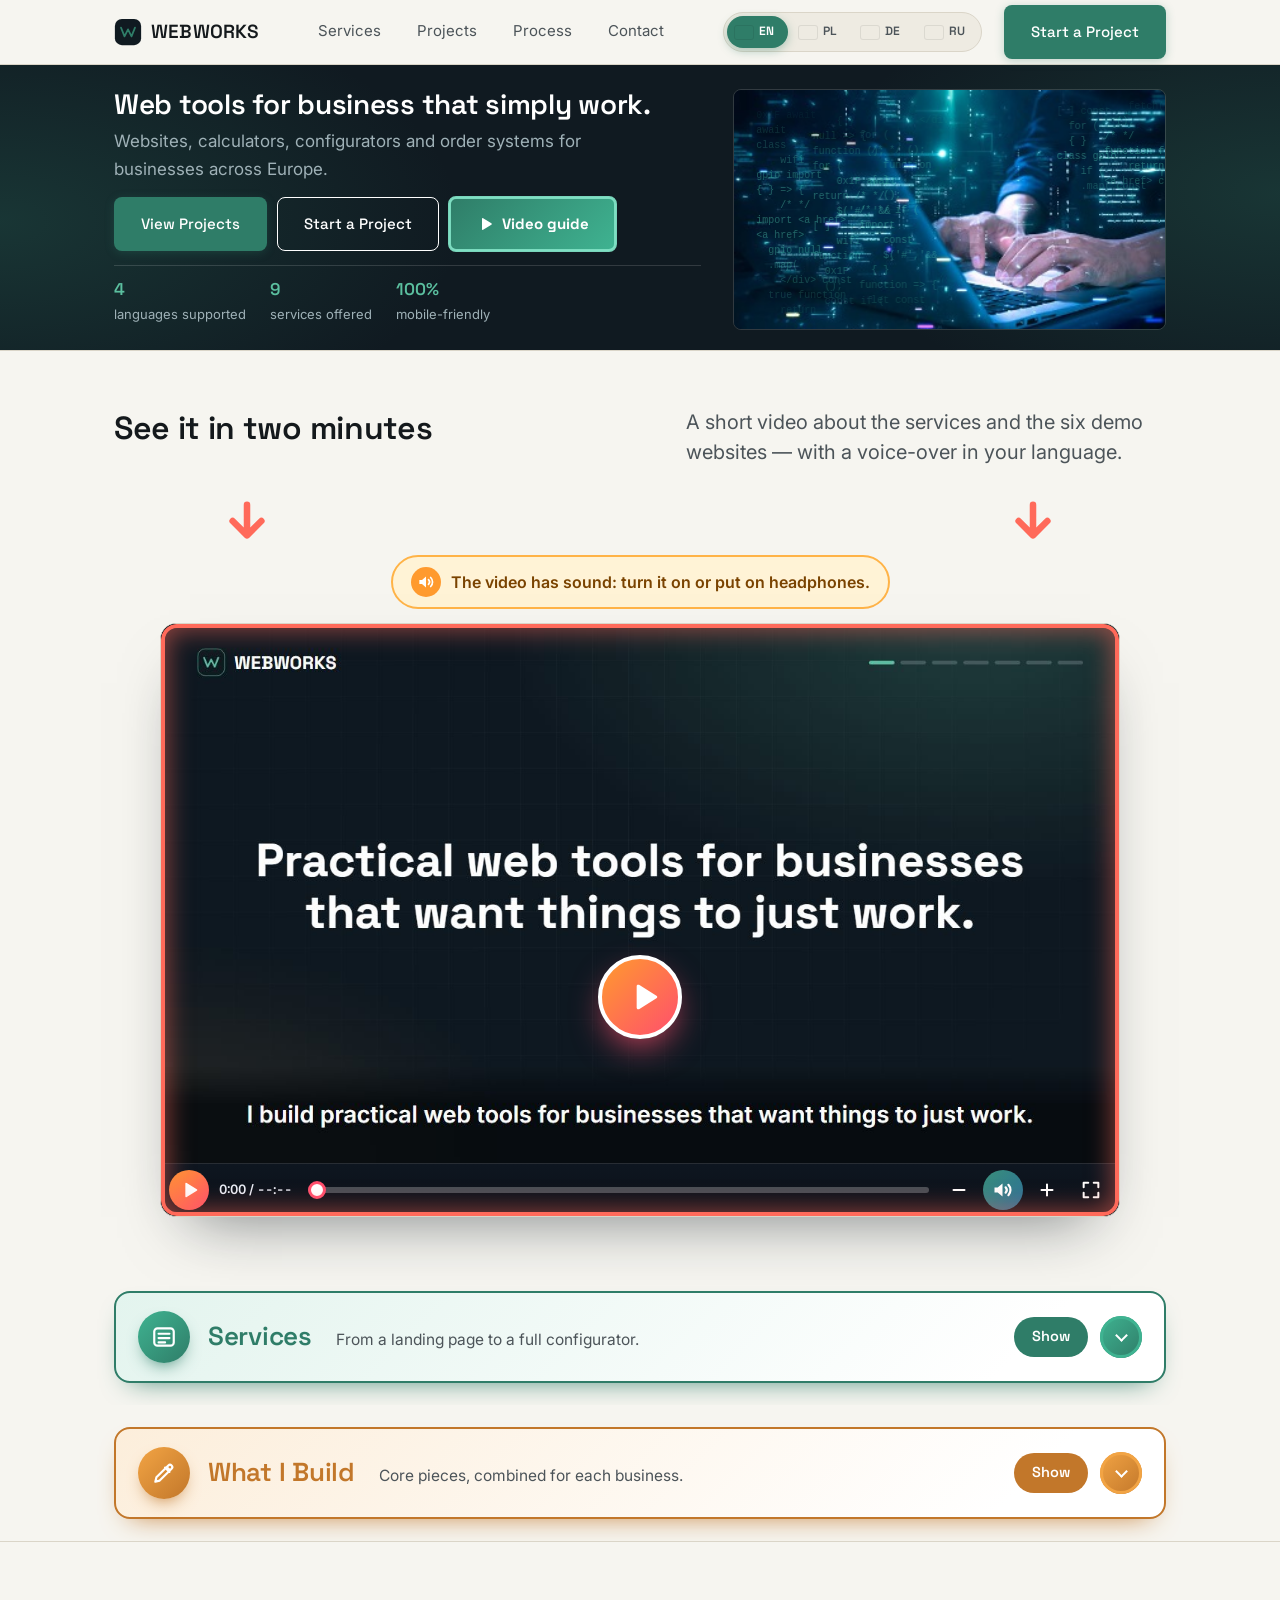
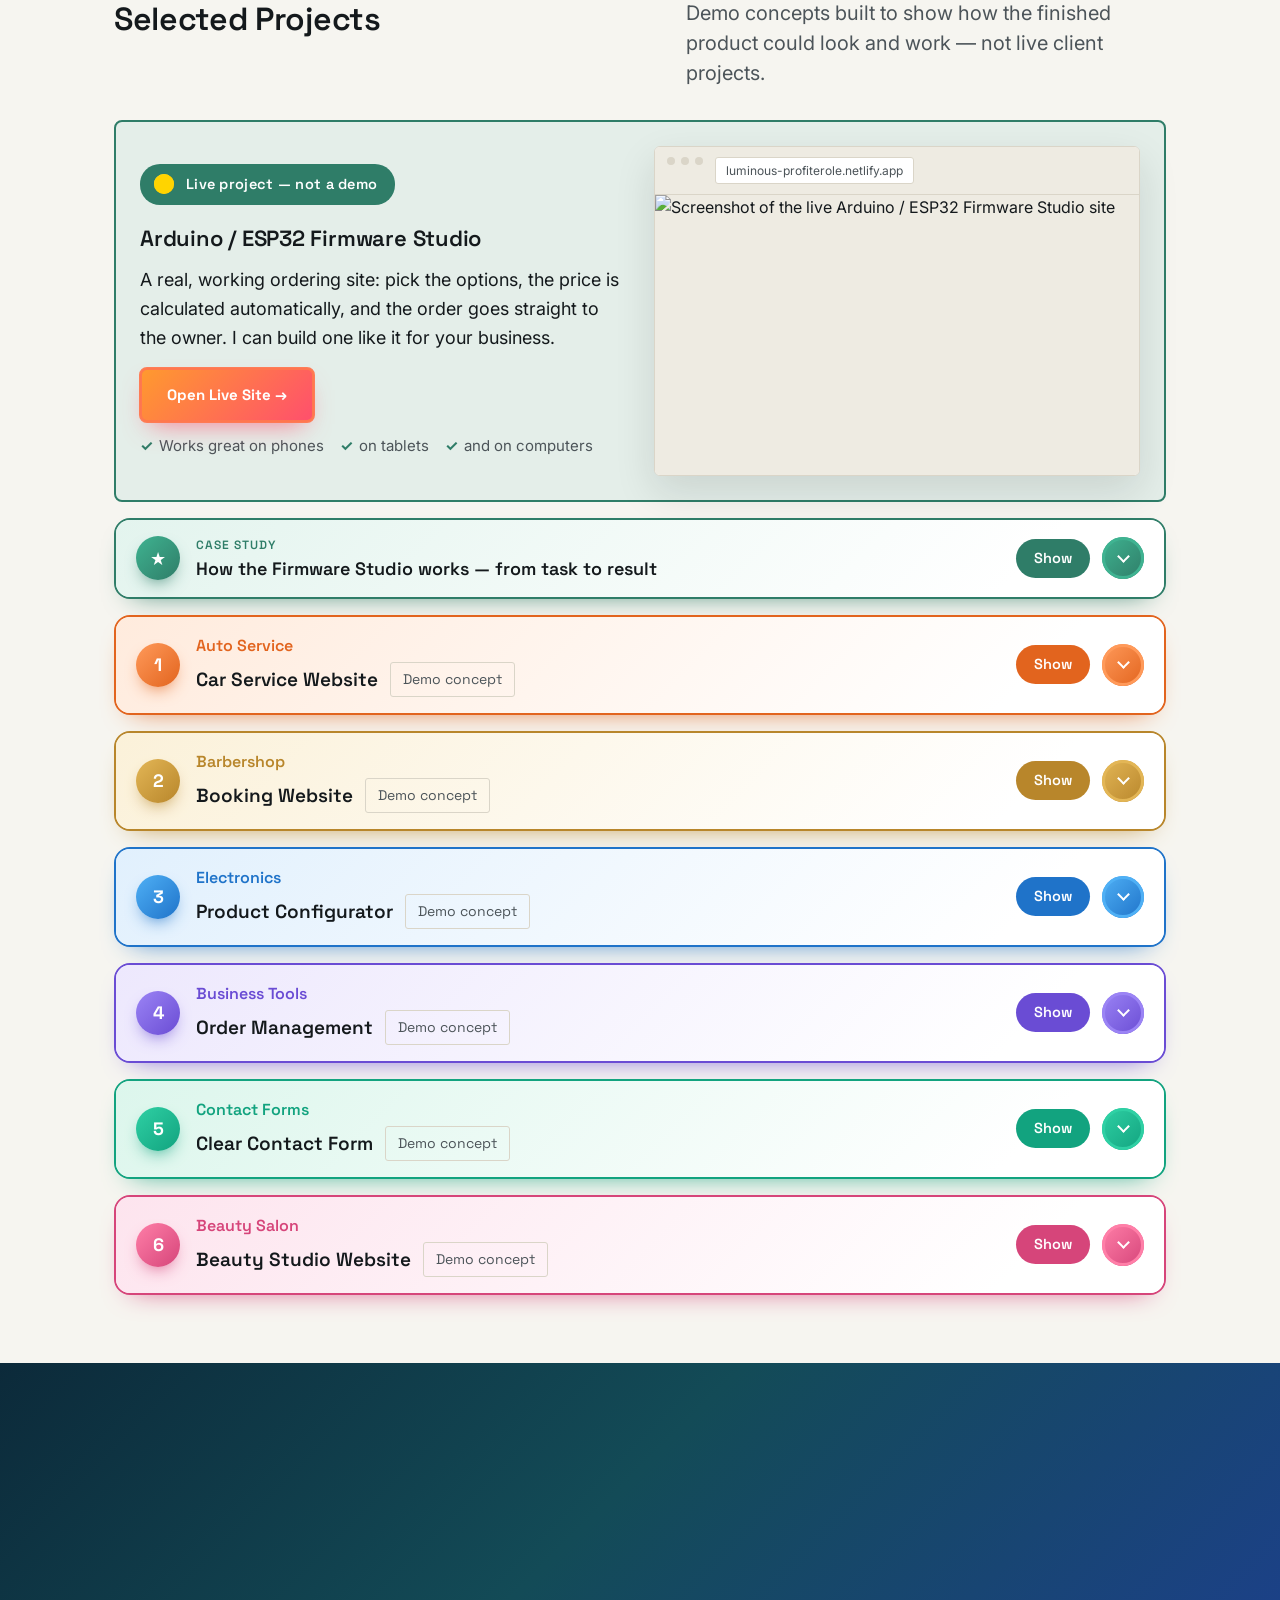
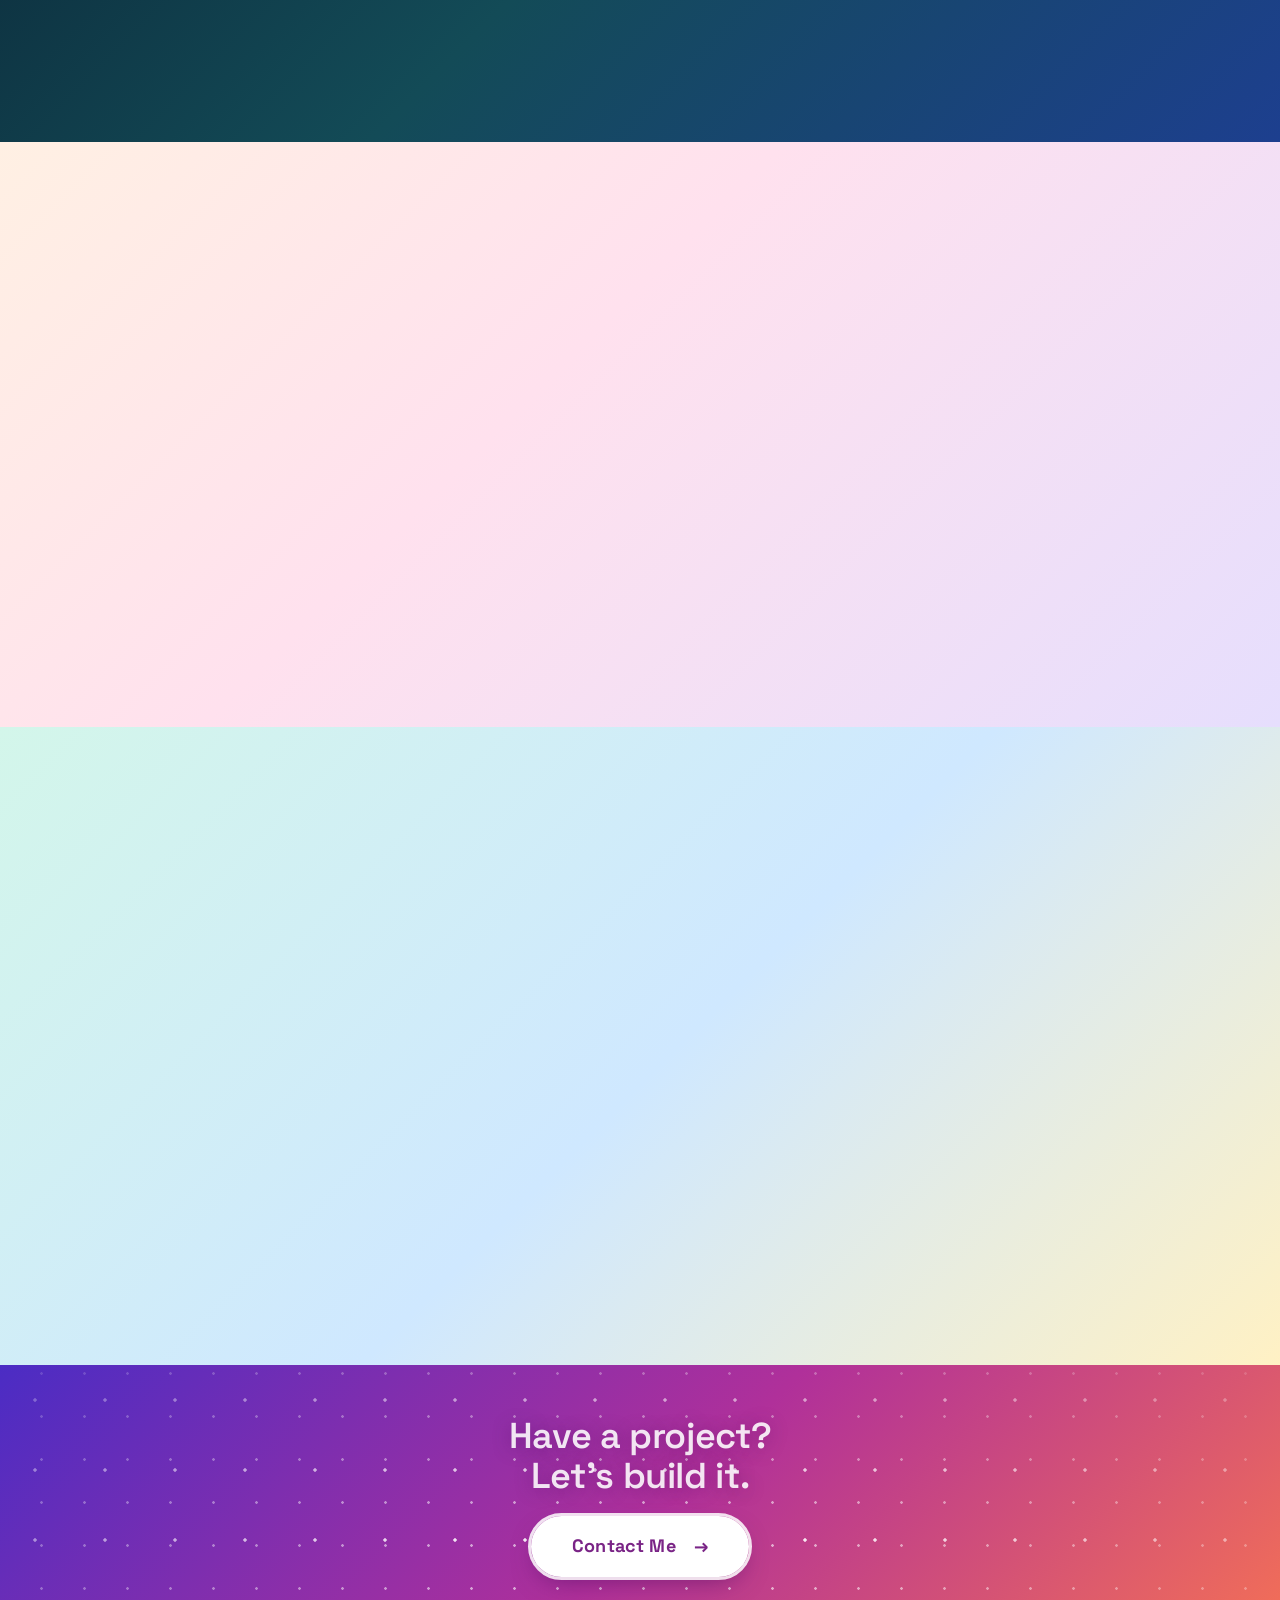
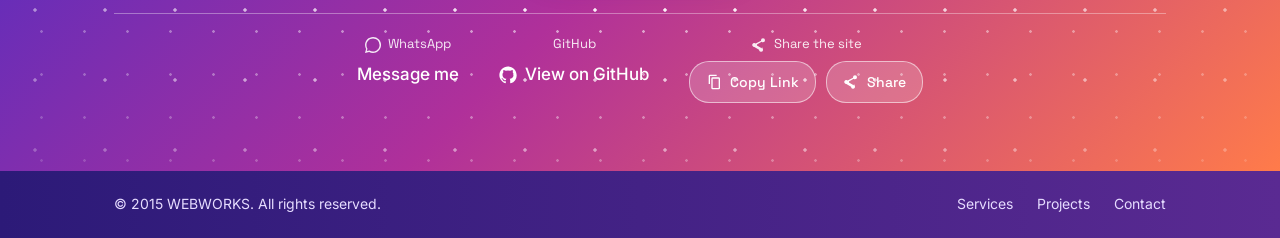
==== commit e8cbd3eb: "Intro video: two pulsing down arrows left and right under the heading Co-Authored-By: Claude Sonnet " ====
--- a/index.html
+++ b/index.html
@@ -99,7 +99,7 @@
 <link href="https://fonts.googleapis.com/css2?family=Space+Grotesk:wght@400;500;600;700&family=Inter:wght@400;500;600&display=swap" rel="stylesheet" media="print" onload="this.media='all'">
 <noscript><link href="https://fonts.googleapis.com/css2?family=Space+Grotesk:wght@400;500;600;700&family=Inter:wght@400;500;600&display=swap" rel="stylesheet"></noscript>
 
-<link rel="stylesheet" href="css/style.css?v=113">
+<link rel="stylesheet" href="css/style.css?v=114">
 </head>
 <body>
 
@@ -198,6 +198,11 @@
     <div class="section-head">
       <h2 class="section-title" data-i18n="video_title">See it in two minutes</h2>
       <p class="section-intro" data-i18n="video_intro">A short video about the services and the six demo websites — with a voice-over in your language.</p>
+    </div>
+    <!-- Two pulsing arrows (left and right) pointing down at the video -->
+    <div class="video-arrows" aria-hidden="true">
+      <svg viewBox="0 0 24 24"><path d="M12 3v15M4.5 11.5 12 19l7.5-7.5"/></svg>
+      <svg viewBox="0 0 24 24"><path d="M12 3v15M4.5 11.5 12 19l7.5-7.5"/></svg>
     </div>
     <p class="video-sound-note"><span class="snd-ico" aria-hidden="true"><svg viewBox="0 0 24 24"><path d="M4 9.5h3.2L12 5.5v13l-4.8-4H4z" fill="currentColor" stroke="none"/><path class="w1" d="M15 9.2a4 4 0 0 1 0 5.6"/><path class="w2" d="M17.6 6.6a7.6 7.6 0 0 1 0 10.8"/></svg></span><span data-i18n="video_sound">The video has sound: turn it on or put on headphones.</span></p>
     <div class="video-frame">
--- a/css/style.css
+++ b/css/style.css
@@ -2143,6 +2143,21 @@
     box-shadow:inset 0 0 26px 2px rgba(255,106,90,.55);
     animation:frameBreathe 2.2s ease-in-out infinite;
   }
+  /* Two arrows, left and right under the heading, pulsing down toward the video (transform + opacity only) */
+  .video-arrows{
+    display:flex; justify-content:space-between; max-width:960px; margin:4px auto 10px; padding:0 var(--pad);
+  }
+  .video-arrows svg{
+    width:46px; height:46px; flex:none; fill:none; stroke:#ff6a5a; stroke-width:3.4; stroke-linecap:round; stroke-linejoin:round;
+    animation:arrowDown 1.4s ease-in-out infinite;
+  }
+  @keyframes arrowDown{
+    0%,100%{ transform:translateY(-6px); opacity:.35; }
+    50%{ transform:translateY(8px); opacity:1; }
+  }
+  .perf-lite .video-arrows svg{ animation-iteration-count:infinite !important; }
+  @media (max-width: 700px){ .video-arrows svg{ width:38px; height:38px; } }
+  @media (prefers-reduced-motion: reduce){ .video-arrows svg{ animation:none; opacity:.9; } }
   @keyframes frameBreathe{ 0%,100%{ opacity:.15; } 50%{ opacity:1; } }
   .perf-lite .video-frame:not(.is-playing)::after{ animation-iteration-count:infinite !important; }
   @media (prefers-reduced-motion: reduce){ .video-frame:not(.is-playing)::after{ animation:none; opacity:.8; } }
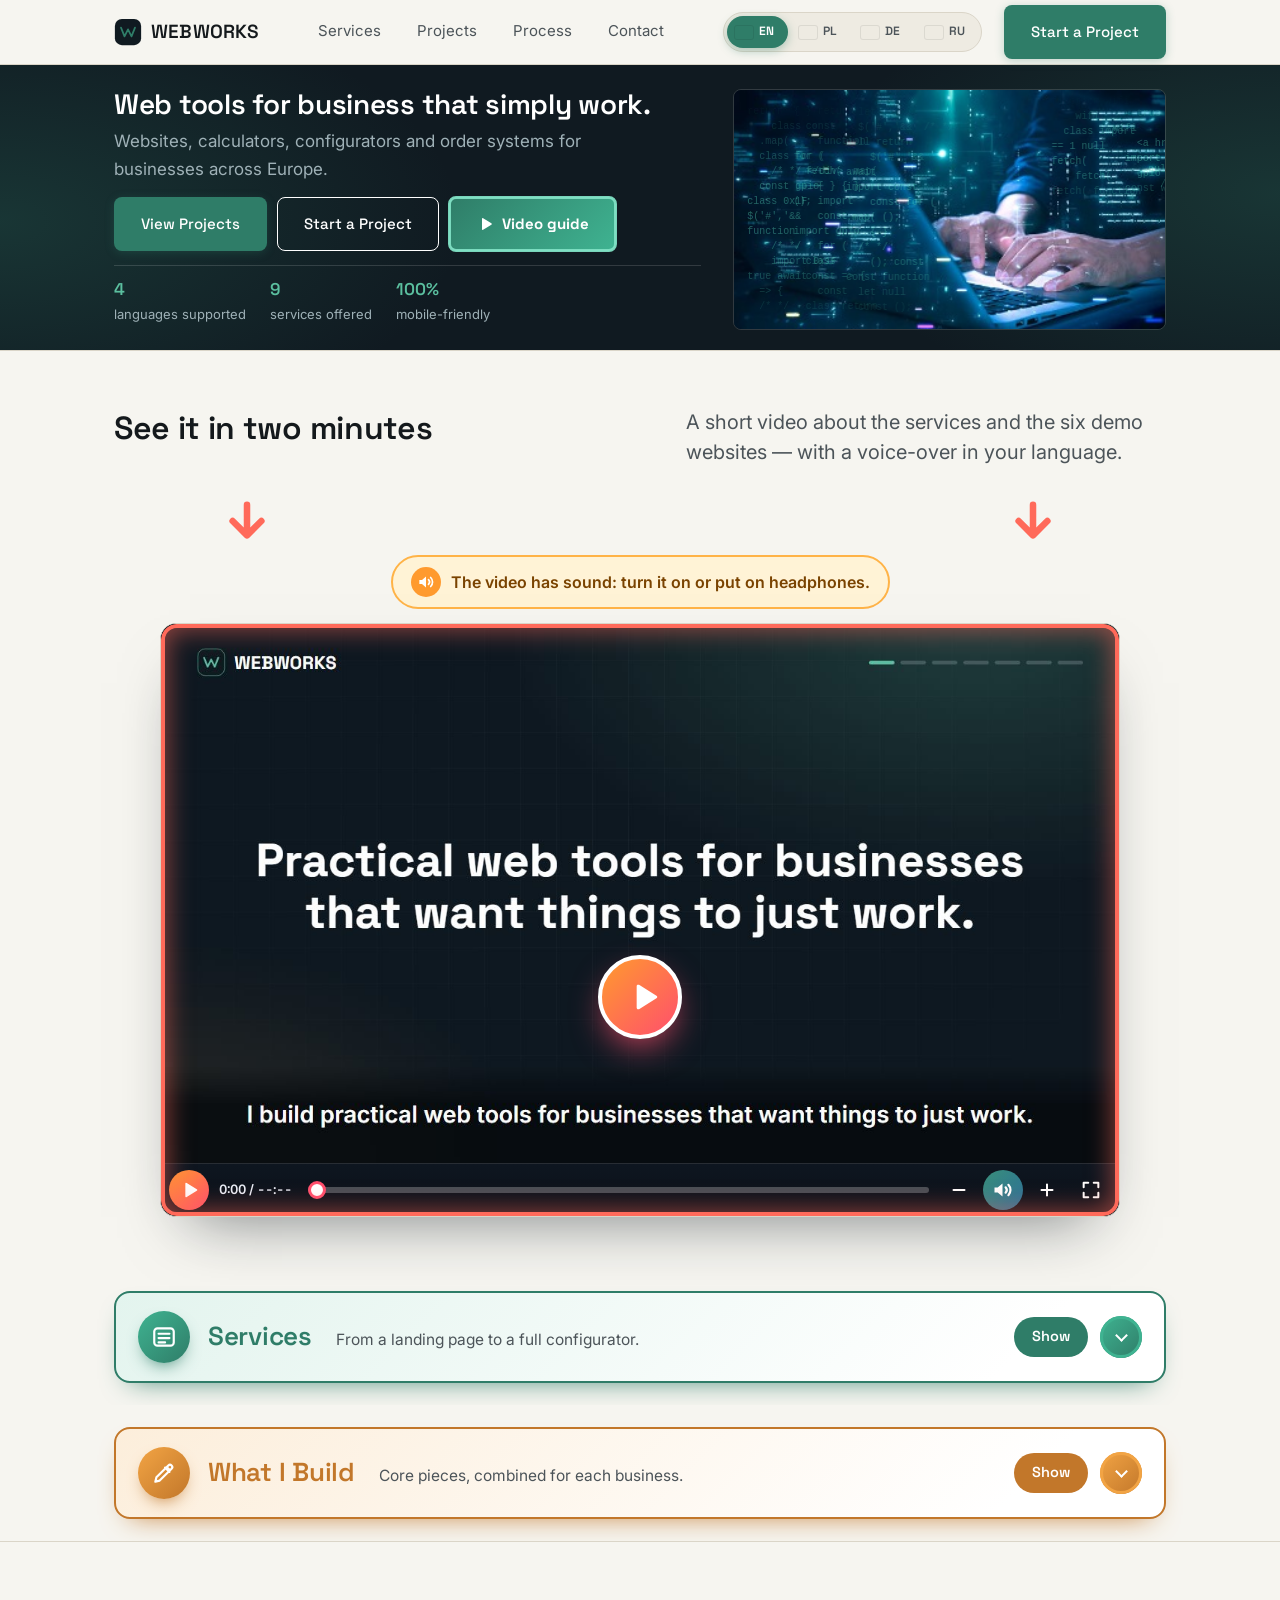
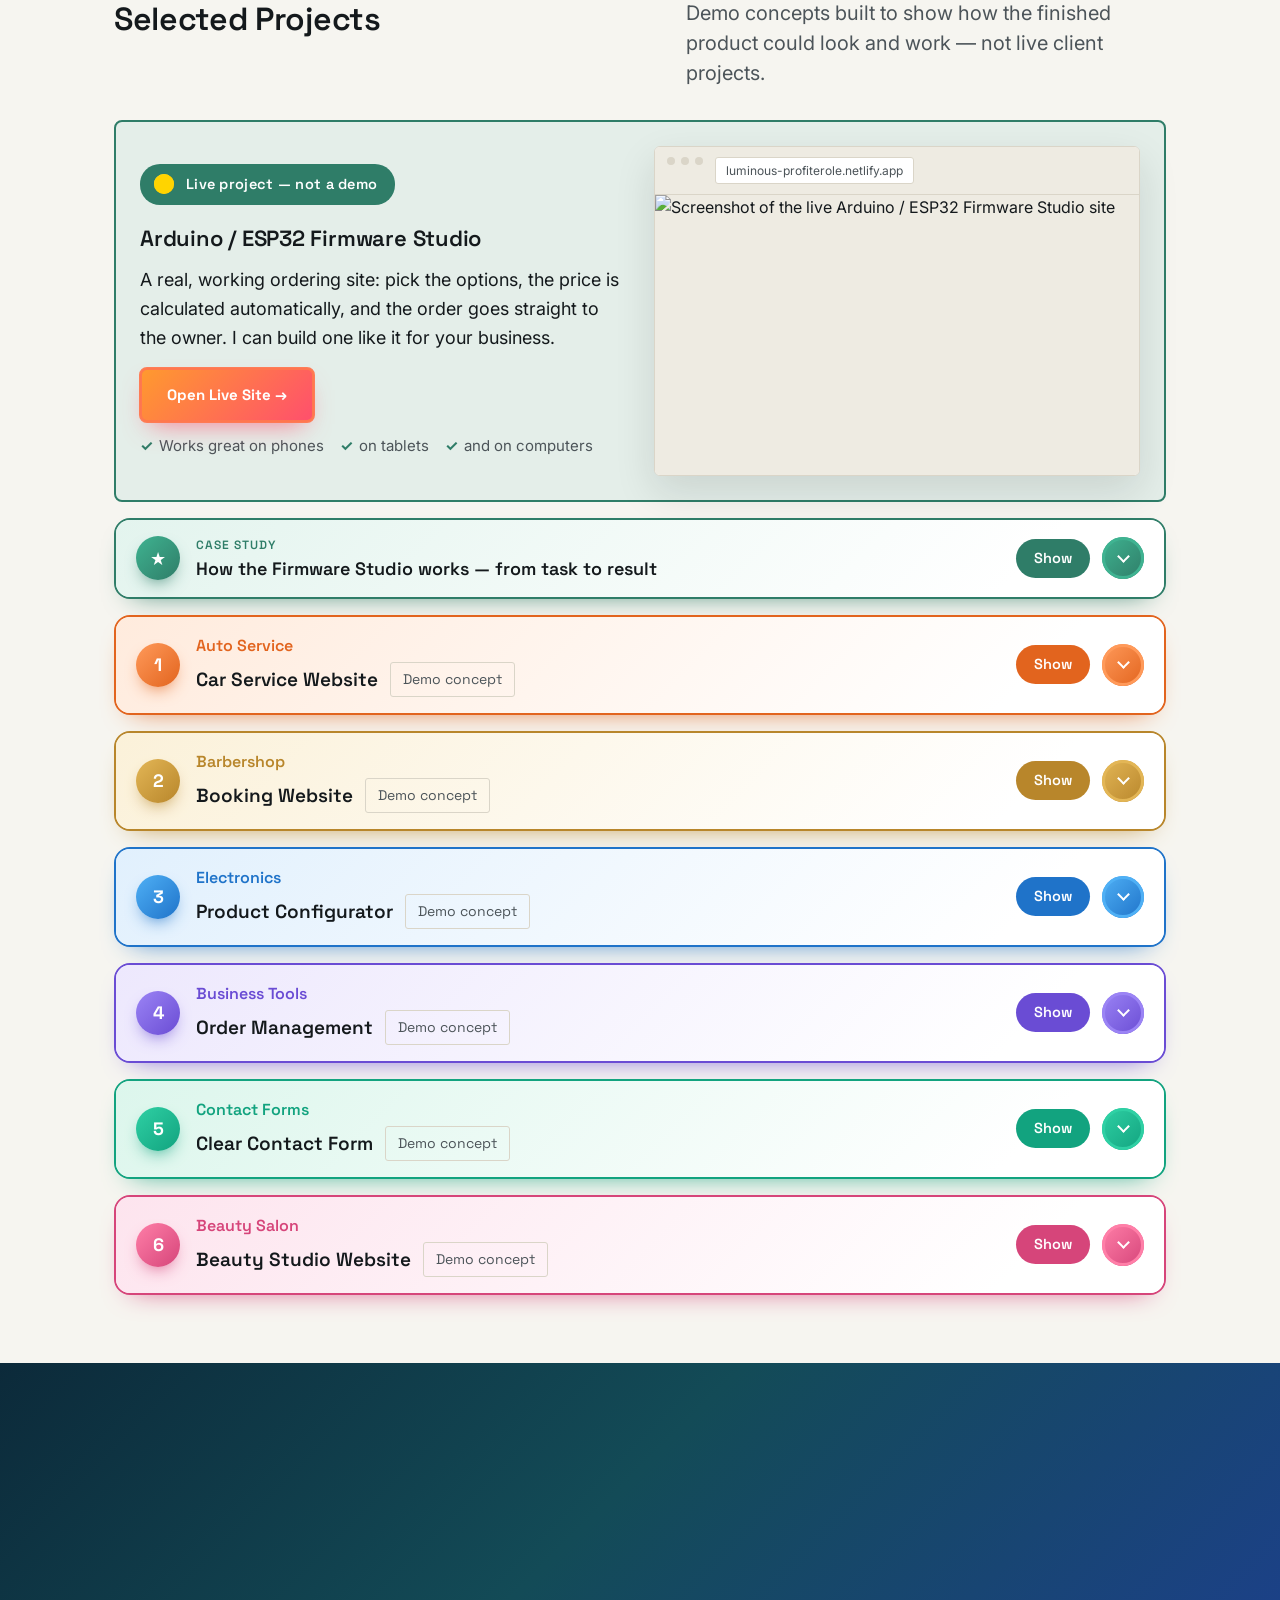
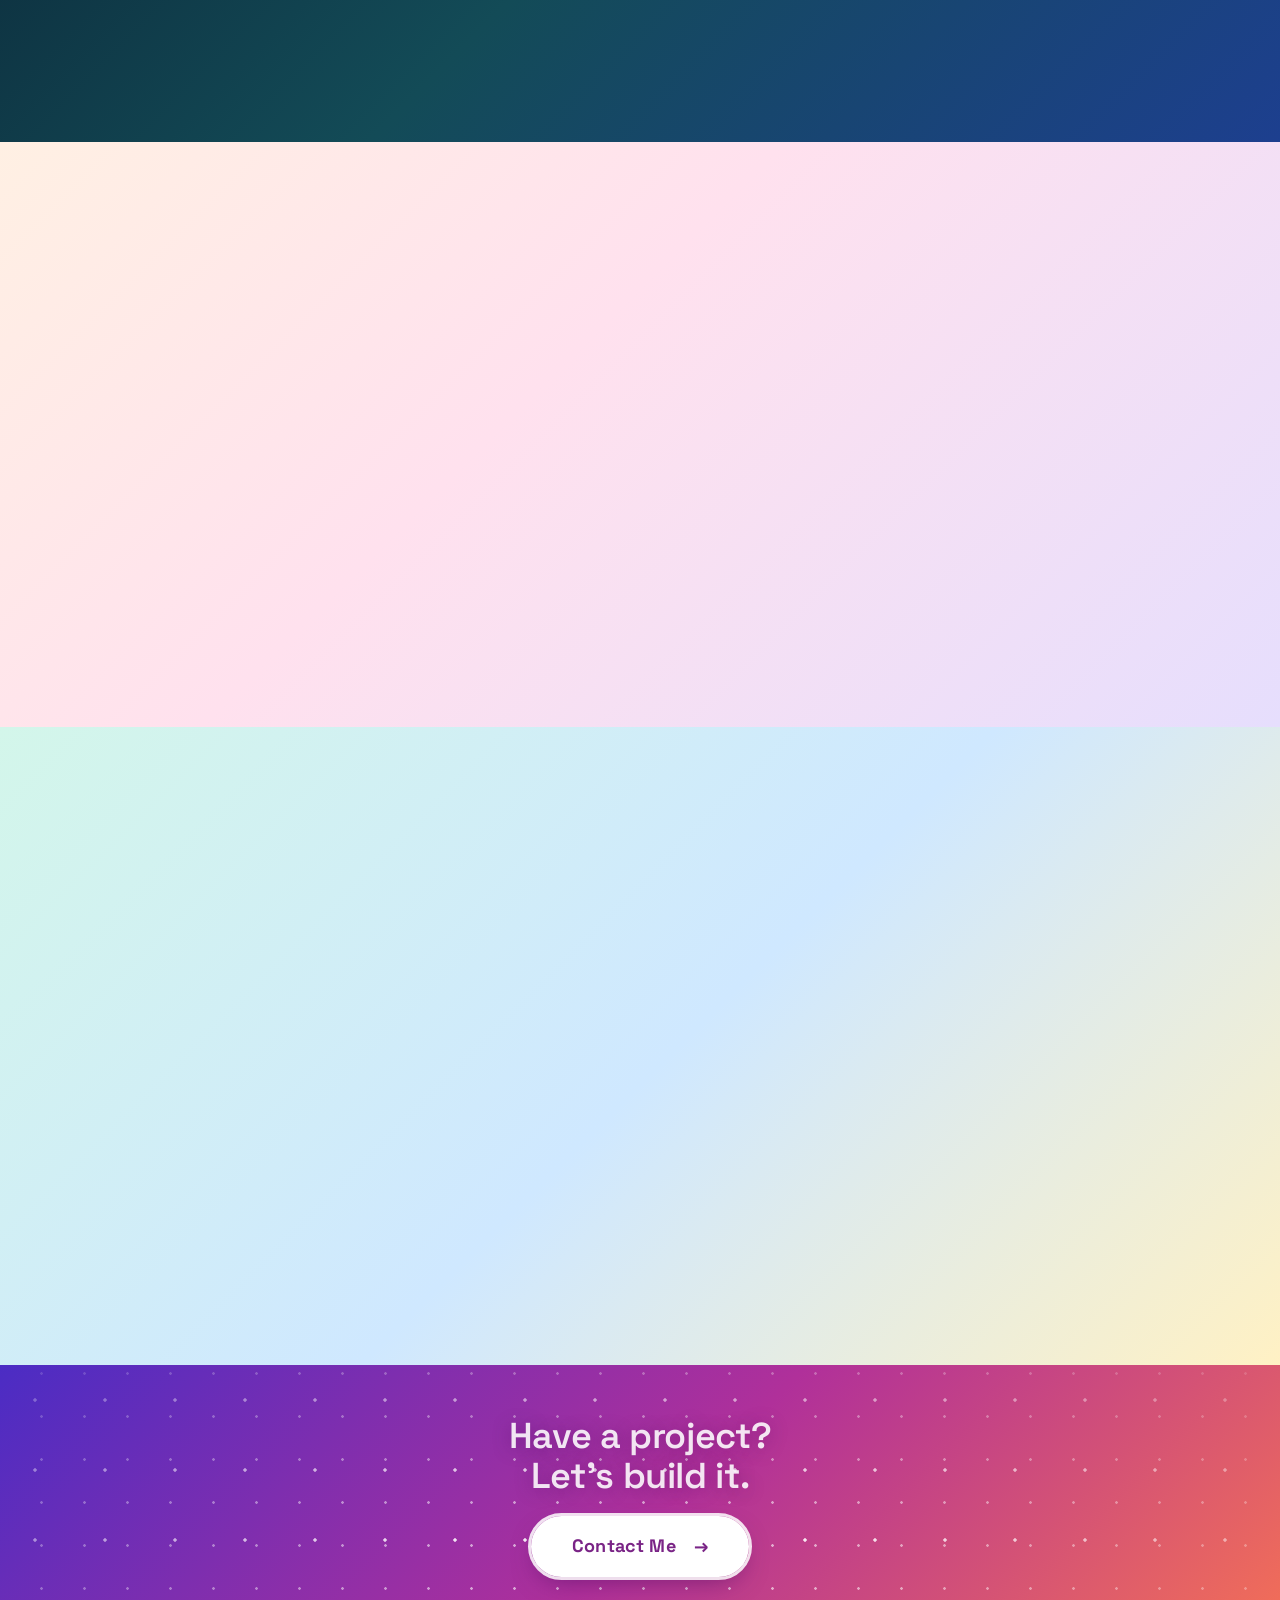
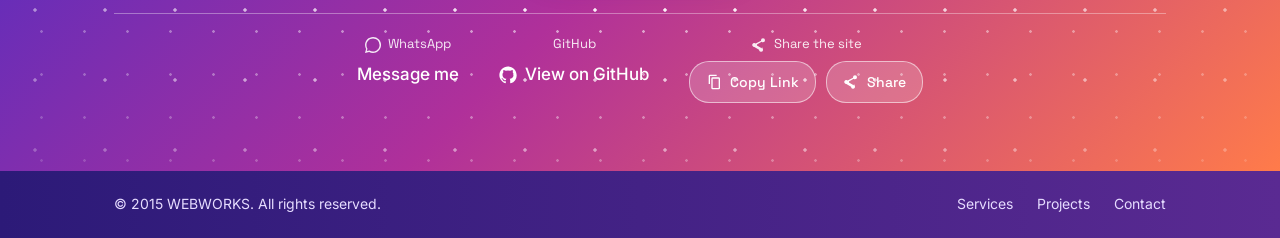
==== commit 193dc35a: "Video guide button: scroll to the video itself under the sticky header (was stopping at the section " ====
--- a/index.html
+++ b/index.html
@@ -162,7 +162,7 @@
   <canvas class="hero-bg" id="heroBg" aria-hidden="true"></canvas>
   <div class="wrap">
     <!-- Phones only: first thing under the header, above the hero picture; points to the intro video below -->
-    <a href="#intro-video" class="btn cta-btn hero-video-btn"><svg viewBox="0 0 24 24" aria-hidden="true"><path d="M8 5.2v13.6a1 1 0 0 0 1.5.86l11-6.8a1 1 0 0 0 0-1.72l-11-6.8A1 1 0 0 0 8 5.2z" fill="currentColor"/></svg><span data-i18n="hero_cta_video">Video guide</span></a>
+    <a href="#introVideoFrame" class="btn cta-btn hero-video-btn"><svg viewBox="0 0 24 24" aria-hidden="true"><path d="M8 5.2v13.6a1 1 0 0 0 1.5.86l11-6.8a1 1 0 0 0 0-1.72l-11-6.8A1 1 0 0 0 8 5.2z" fill="currentColor"/></svg><span data-i18n="hero_cta_video">Video guide</span></a>
     <div class="hero-copy">
       <h1 class="hero-title" data-i18n="hero_title">Web tools for business that simply work.</h1>
       <p class="hero-sub" data-i18n="hero_sub">Websites, calculators, configurators and order systems for businesses across Europe.</p>
@@ -170,7 +170,7 @@
         <a href="#projects" class="btn btn--primary cta-btn" data-i18n="hero_cta_primary">View Projects</a>
         <a href="#contact" class="btn btn--ghost cta-btn" data-i18n="hero_cta_secondary">Start a Project</a>
         <!-- Computers: same video button in the buttons row (phones use the one above the hero picture) -->
-        <a href="#intro-video" class="btn cta-btn hero-video-btn hero-video-btn--desk"><svg viewBox="0 0 24 24" aria-hidden="true"><path d="M8 5.2v13.6a1 1 0 0 0 1.5.86l11-6.8a1 1 0 0 0 0-1.72l-11-6.8A1 1 0 0 0 8 5.2z" fill="currentColor"/></svg><span data-i18n="hero_cta_video">Video guide</span></a>
+        <a href="#introVideoFrame" class="btn cta-btn hero-video-btn hero-video-btn--desk"><svg viewBox="0 0 24 24" aria-hidden="true"><path d="M8 5.2v13.6a1 1 0 0 0 1.5.86l11-6.8a1 1 0 0 0 0-1.72l-11-6.8A1 1 0 0 0 8 5.2z" fill="currentColor"/></svg><span data-i18n="hero_cta_video">Video guide</span></a>
       </div>
 
       <!-- Honest, verifiable facts only — no invented client/project counts. -->
@@ -205,7 +205,7 @@
       <svg viewBox="0 0 24 24"><path d="M12 3v15M4.5 11.5 12 19l7.5-7.5"/></svg>
     </div>
     <p class="video-sound-note"><span class="snd-ico" aria-hidden="true"><svg viewBox="0 0 24 24"><path d="M4 9.5h3.2L12 5.5v13l-4.8-4H4z" fill="currentColor" stroke="none"/><path class="w1" d="M15 9.2a4 4 0 0 1 0 5.6"/><path class="w2" d="M17.6 6.6a7.6 7.6 0 0 1 0 10.8"/></svg></span><span data-i18n="video_sound">The video has sound: turn it on or put on headphones.</span></p>
-    <div class="video-frame">
+    <div class="video-frame" id="introVideoFrame">
       <button type="button" class="video-play" id="videoPlay" data-i18n-aria="video_play" aria-label="Play video"><svg viewBox="0 0 24 24" aria-hidden="true"><path d="M8 5.2v13.6a1 1 0 0 0 1.5.86l11-6.8a1 1 0 0 0 0-1.72l-11-6.8A1 1 0 0 0 8 5.2z" fill="#fff"/></svg></button>
       <video id="introVideo" data-key="en" playsinline preload="metadata" src="videos/webworks-en.mp4?v=6" data-i18n-aria="video_aria" aria-label="Introduction video"></video>
       <div class="video-bar" role="group" data-i18n-aria="video_vol_group" aria-label="Video controls"><button type="button" id="vbPlay" class="vb-btn" data-i18n-aria="video_playpause" aria-label="Play / pause"><svg class="i-play" viewBox="0 0 24 24" aria-hidden="true"><path d="M8 5.2v13.6a1 1 0 0 0 1.5.86l11-6.8a1 1 0 0 0 0-1.72l-11-6.8A1 1 0 0 0 8 5.2z" fill="#fff" stroke="none"/></svg><svg class="i-pause" viewBox="0 0 24 24" aria-hidden="true"><path d="M8 5v14M16 5v14" stroke-width="3.4"/></svg></button><span class="vb-time"><span id="vbCur">0:00</span> / <span id="vbDur">--:--</span></span><input type="range" id="vbSeek" class="vb-seek" min="0" max="1000" value="0" step="1" data-i18n-aria="video_seek" aria-label="Position"><button type="button" id="volDown" class="vb-btn" data-i18n-aria="video_quieter" aria-label="Quieter"><svg viewBox="0 0 24 24" aria-hidden="true"><path d="M6 12h12"/></svg></button><button type="button" id="volMute" class="vb-btn" data-i18n-aria="video_mute_toggle" aria-label="Sound on / off"><svg viewBox="0 0 24 24" aria-hidden="true"><path d="M3.5 9.5h3.2L11.5 5.5v13l-4.8-4H3.5z" fill="#fff" stroke="none"/><path class="vw1" d="M14.6 9.3a4 4 0 0 1 0 5.4"/><path class="vw2" d="M17.4 6.8a7.6 7.6 0 0 1 0 10.4"/><path class="vx" d="M15 9.5l5.5 5M20.5 9.5l-5.5 5"/></svg></button><button type="button" id="volUp" class="vb-btn" data-i18n-aria="video_louder" aria-label="Louder"><svg viewBox="0 0 24 24" aria-hidden="true"><path d="M6 12h12M12 6v12"/></svg></button><button type="button" id="vbFull" class="vb-btn" data-i18n-aria="video_full" aria-label="Fullscreen"><svg viewBox="0 0 24 24" aria-hidden="true"><path d="M4 9V4h5M20 9V4h-5M4 15v5h5M20 15v5h-5"/></svg></button></div>
@@ -855,6 +855,6 @@
   </div>
 </footer>
 
-<script src="js/script.js?v=105" defer></script>
+<script src="js/script.js?v=106" defer></script>
 </body>
 </html>
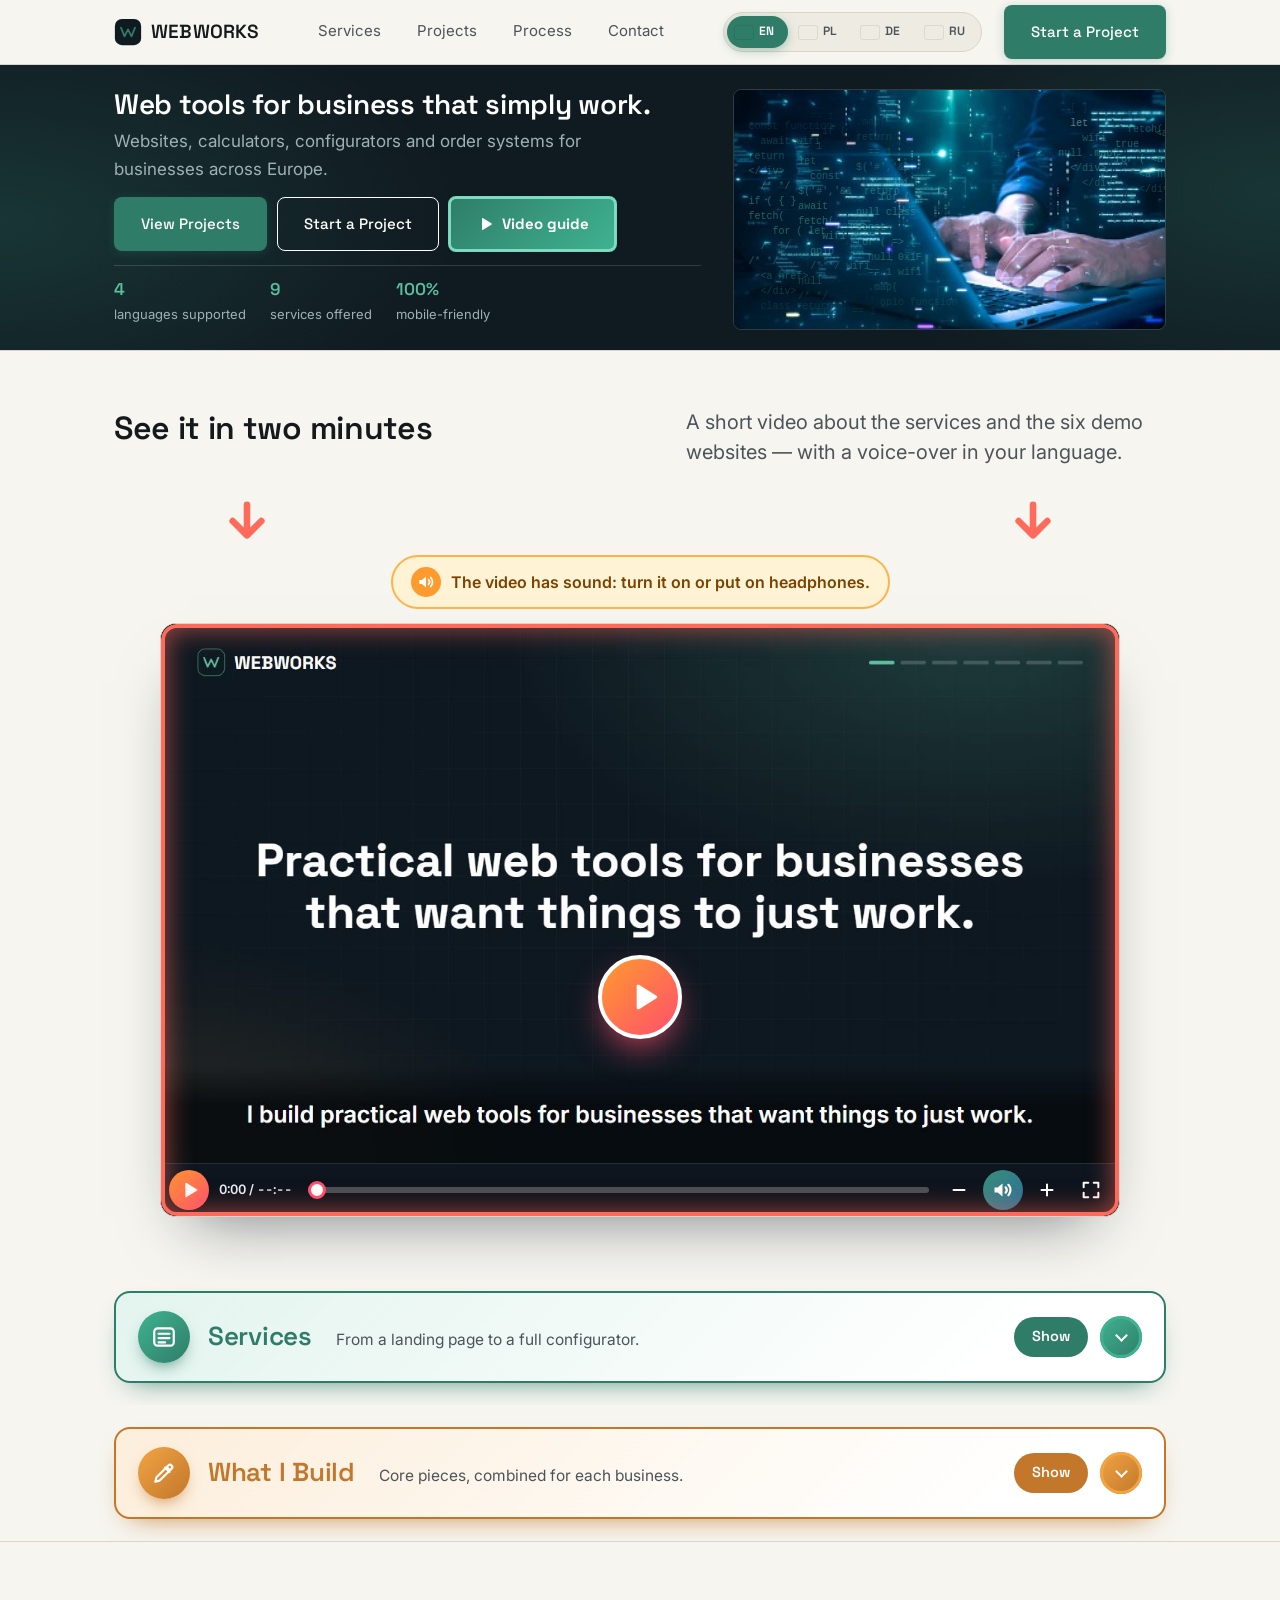
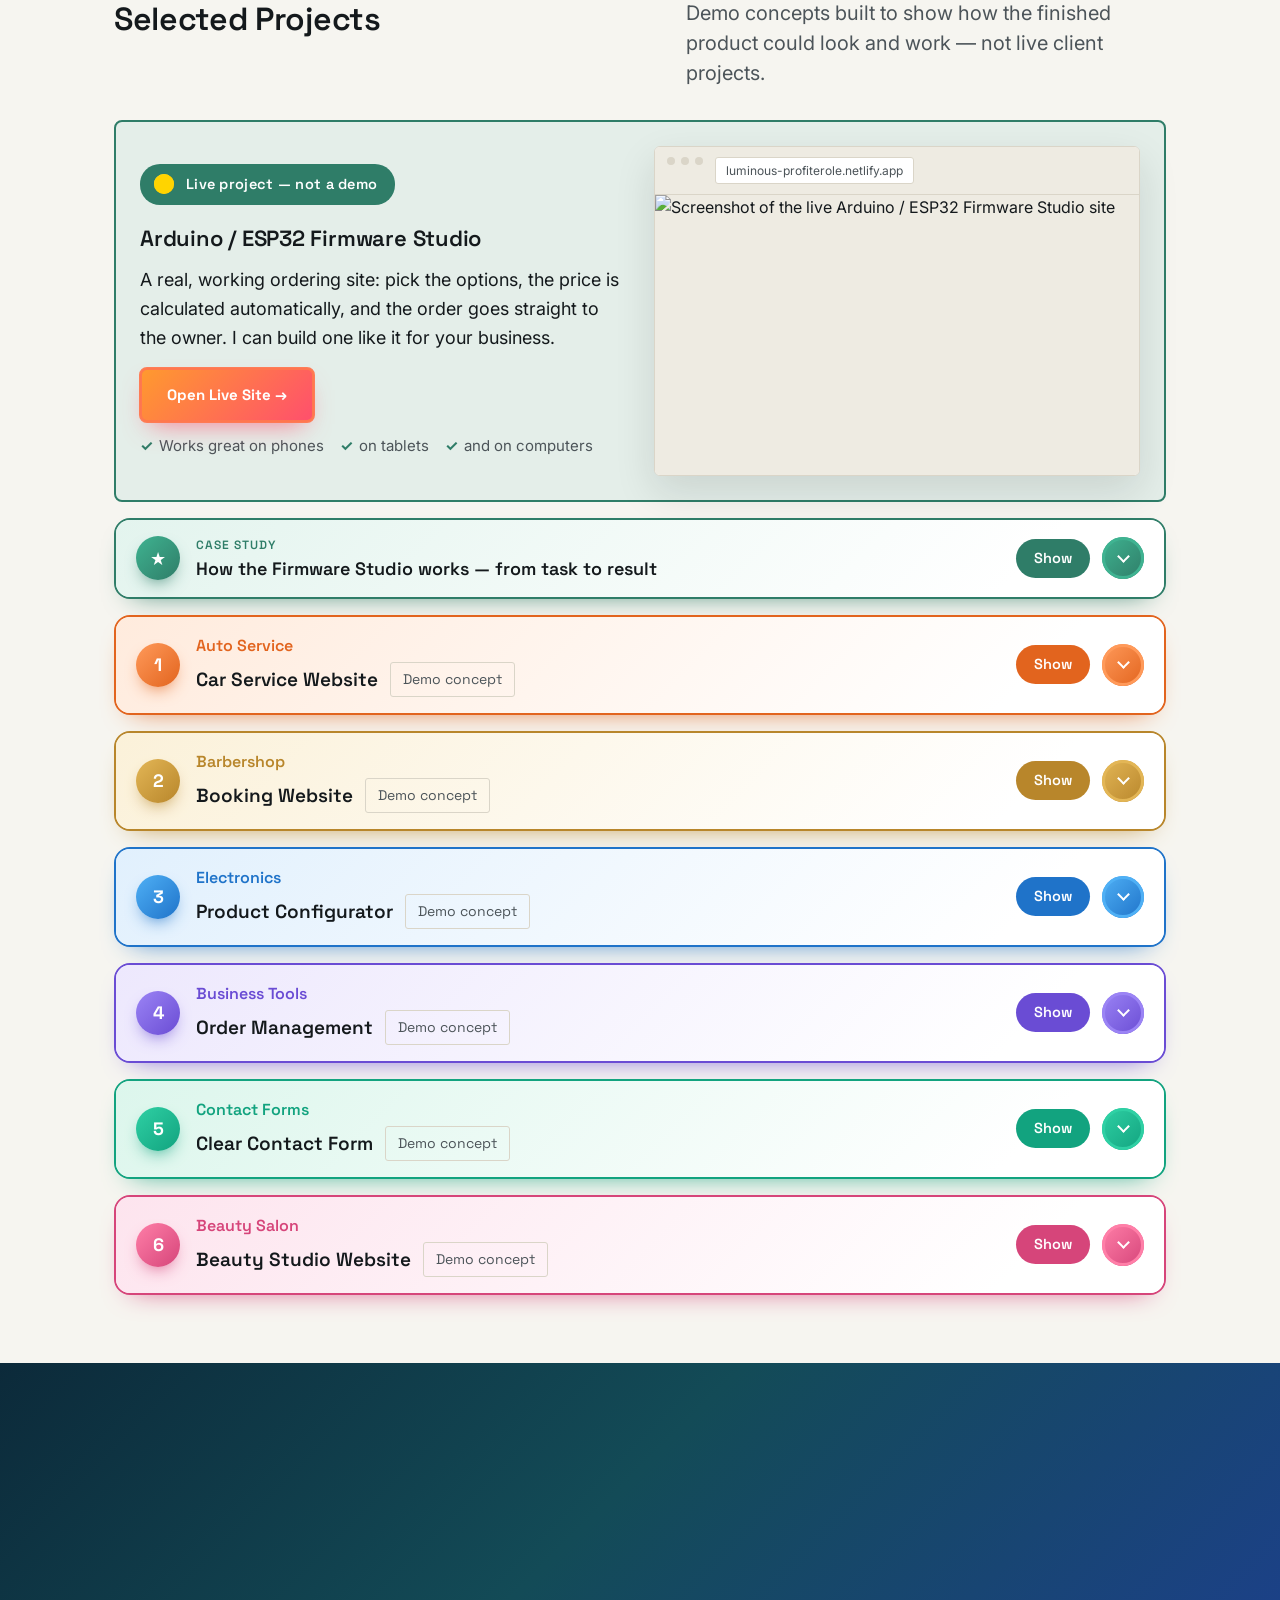
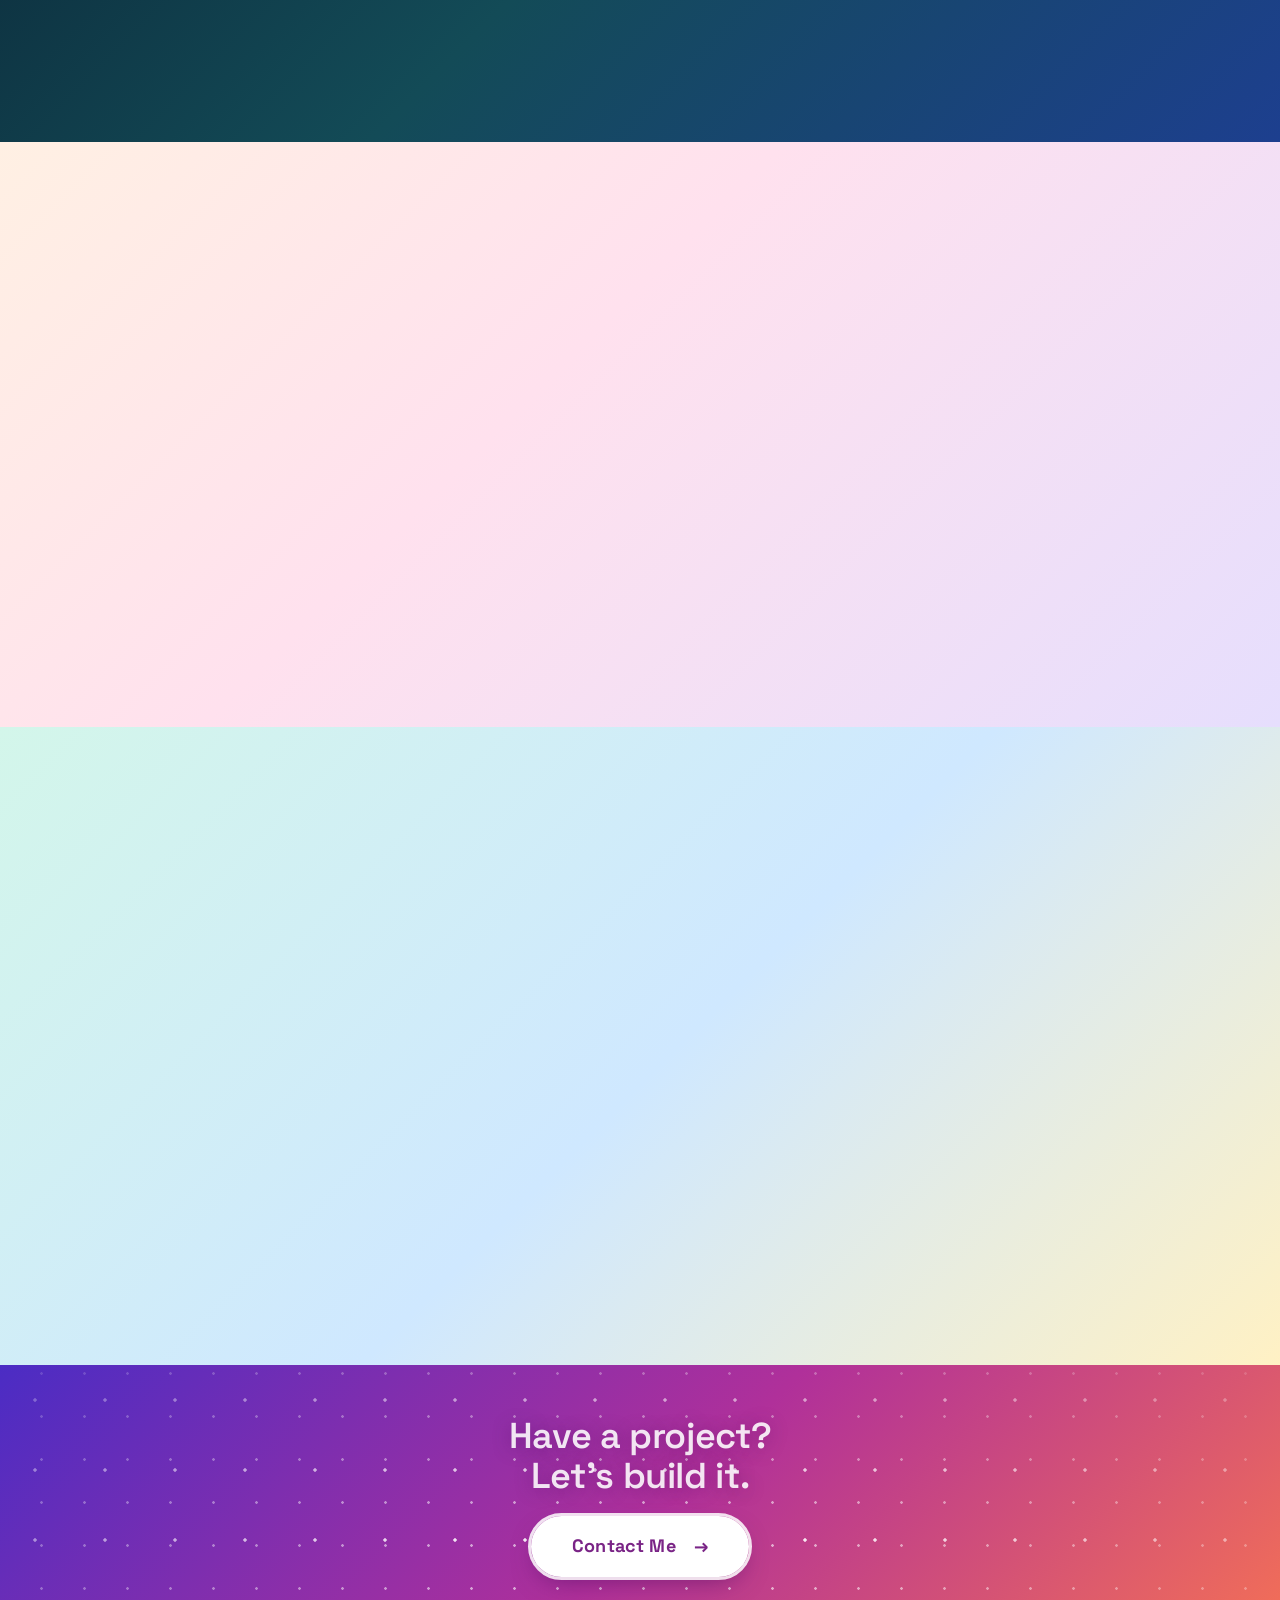
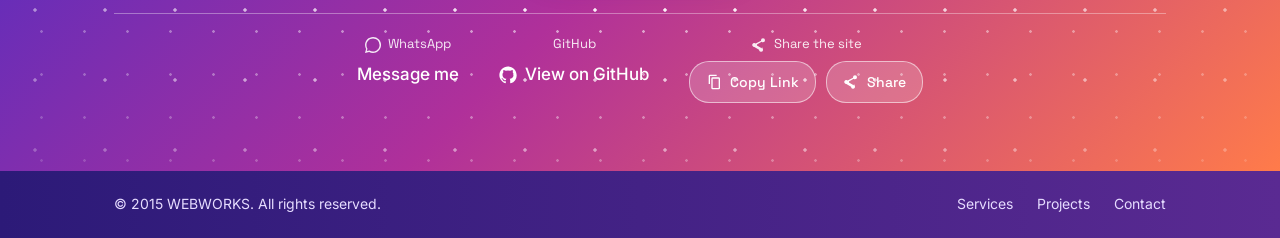
==== commit 1815881e: "In-page links on phones: scroll under the tall sticky header and re-align while lazy sections settle" ====
--- a/index.html
+++ b/index.html
@@ -855,6 +855,6 @@
   </div>
 </footer>
 
-<script src="js/script.js?v=106" defer></script>
+<script src="js/script.js?v=107" defer></script>
 </body>
 </html>
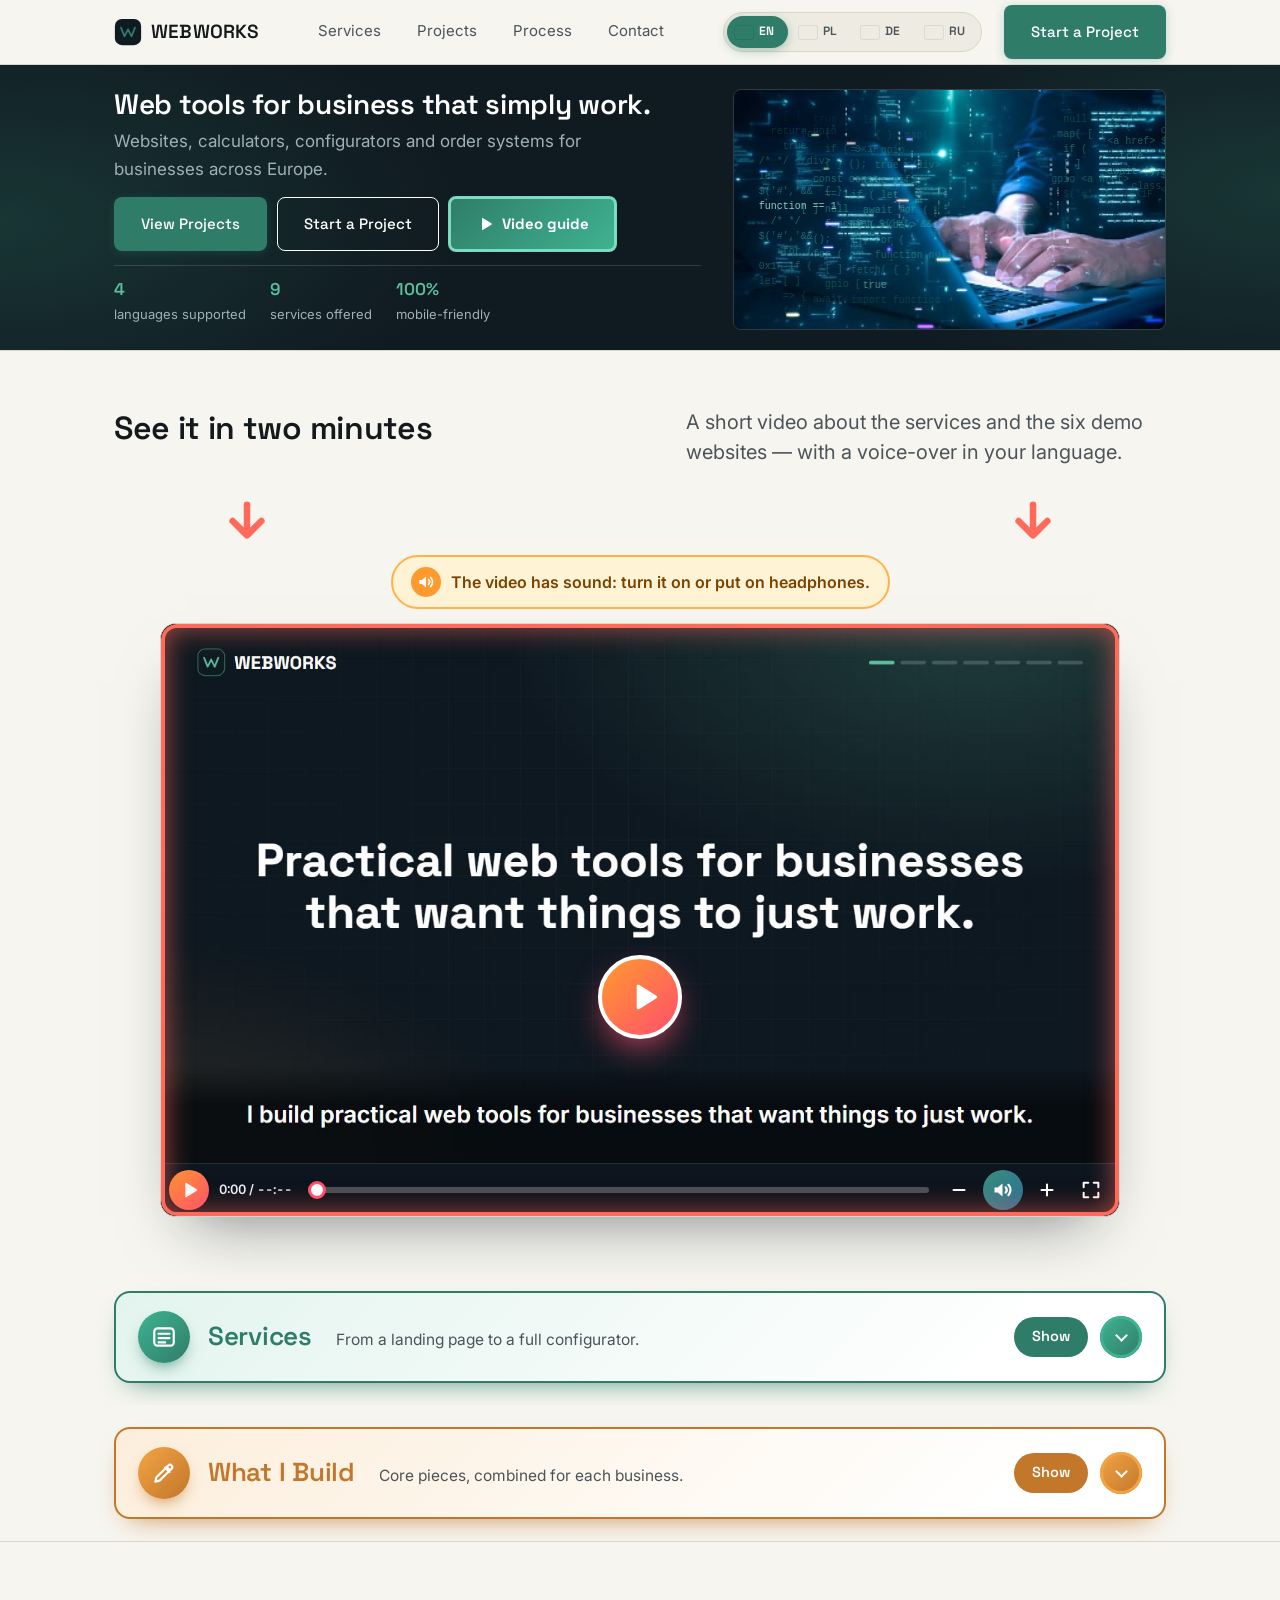
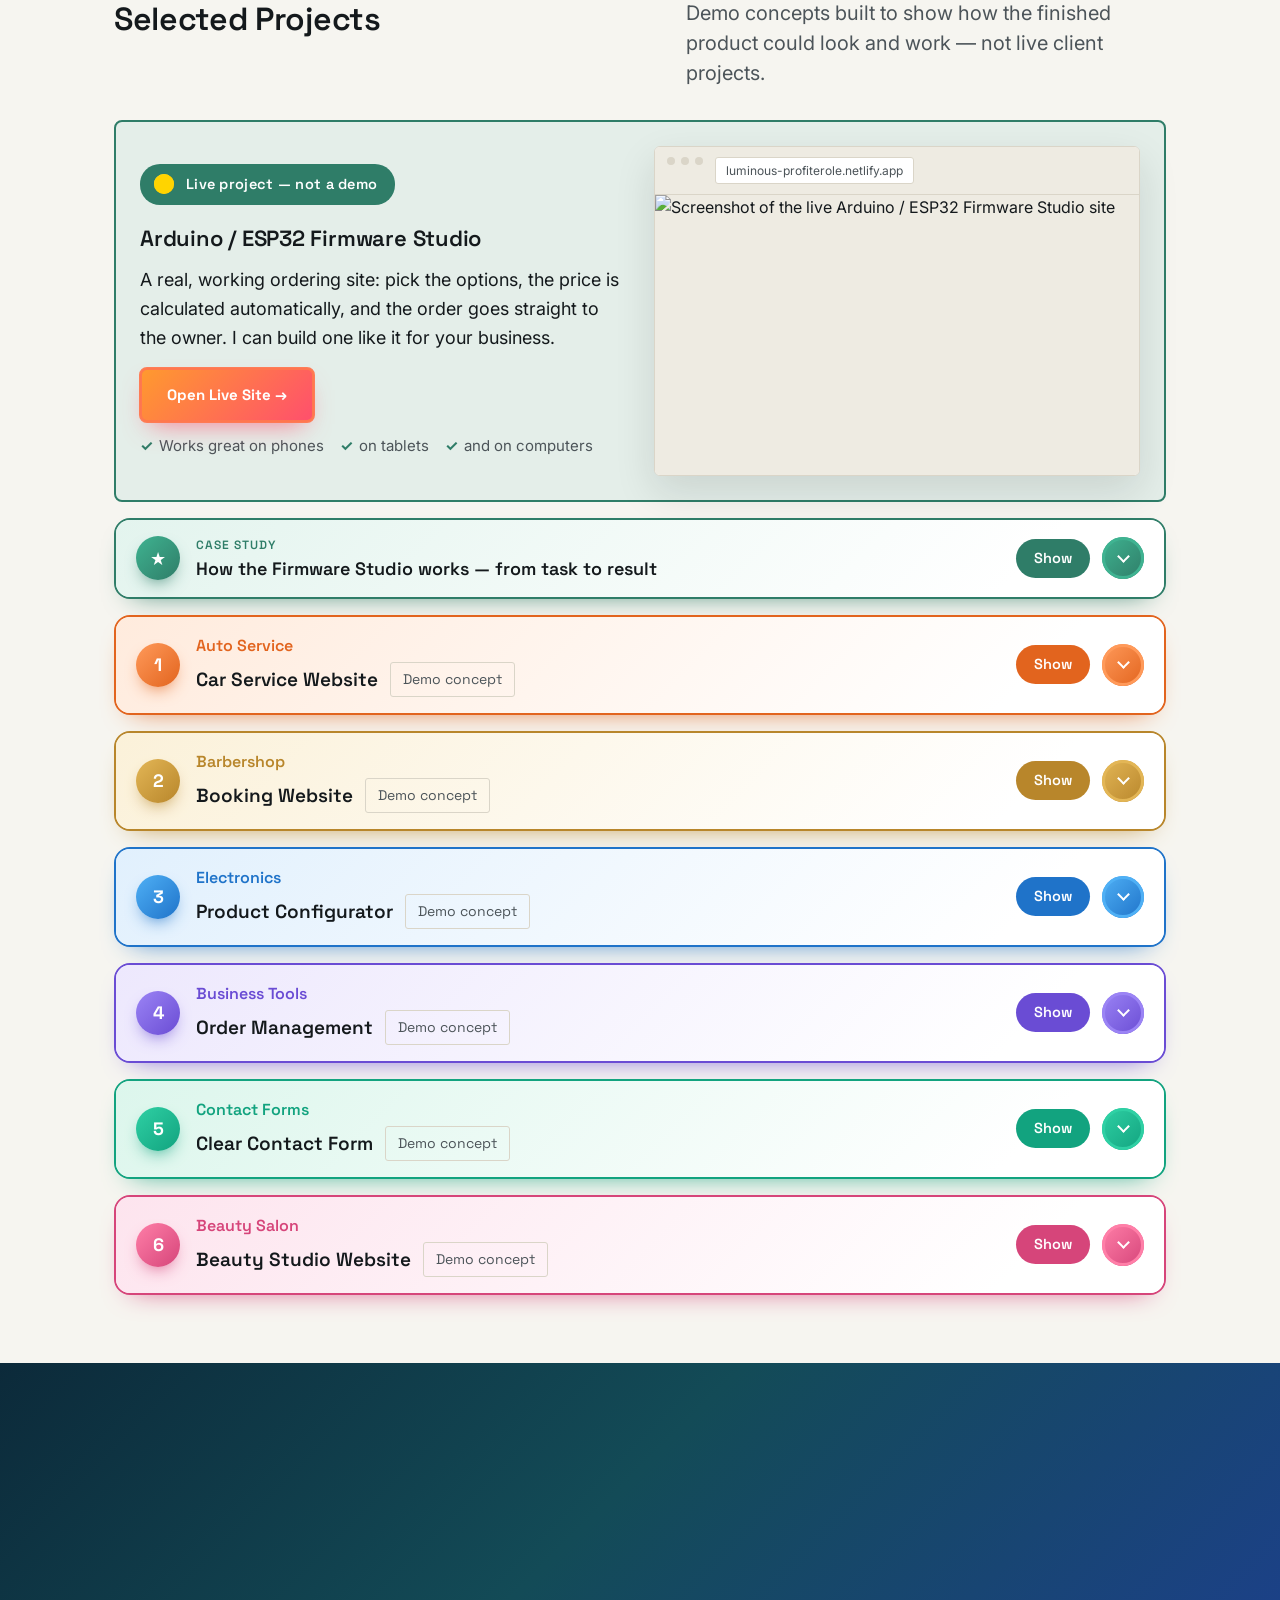
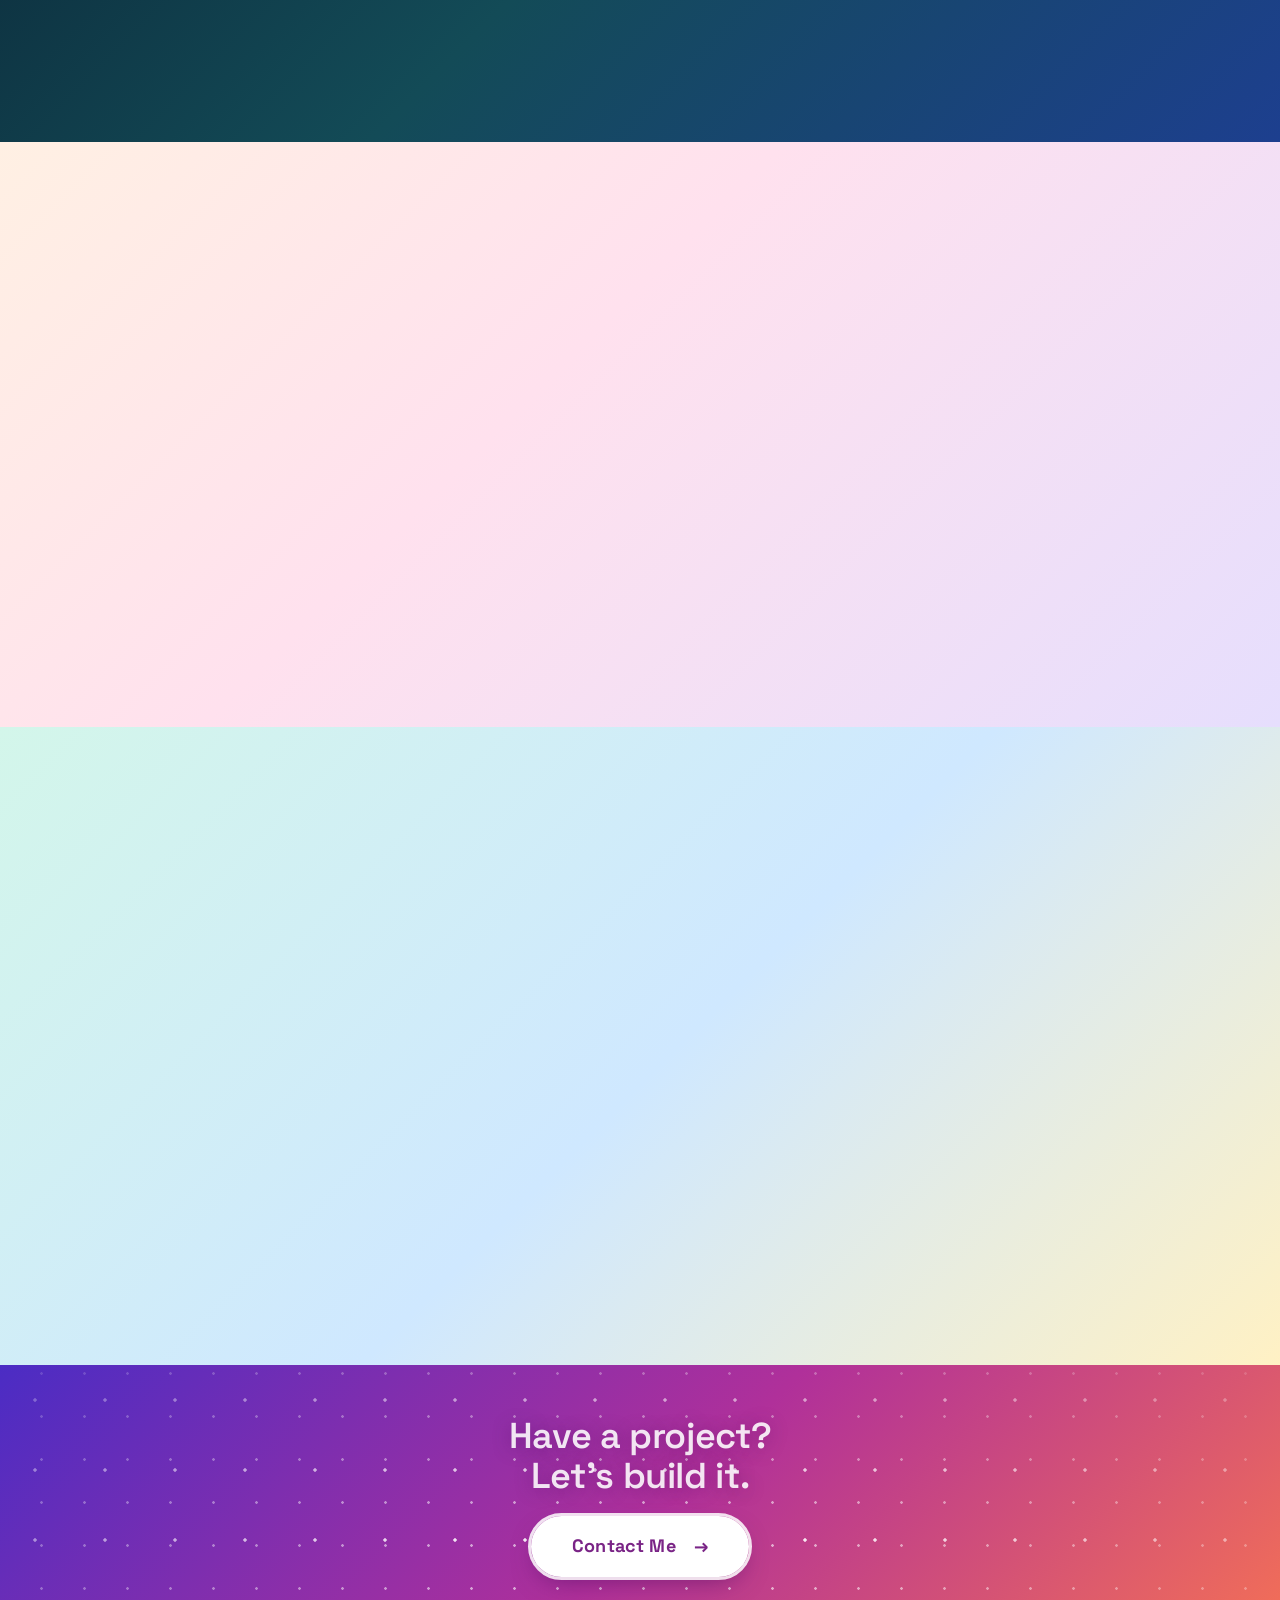
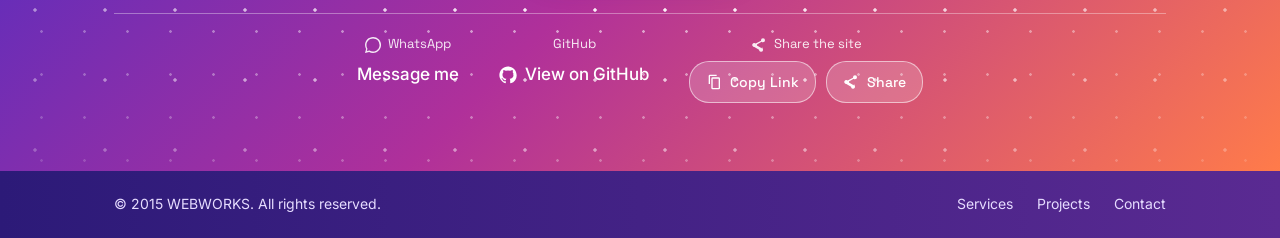
==== commit 76760794: "Touch phones: hover effects only on devices with real hover, so the first tap on menu/buttons is not" ====
--- a/index.html
+++ b/index.html
@@ -99,7 +99,7 @@
 <link href="https://fonts.googleapis.com/css2?family=Space+Grotesk:wght@400;500;600;700&family=Inter:wght@400;500;600&display=swap" rel="stylesheet" media="print" onload="this.media='all'">
 <noscript><link href="https://fonts.googleapis.com/css2?family=Space+Grotesk:wght@400;500;600;700&family=Inter:wght@400;500;600&display=swap" rel="stylesheet"></noscript>
 
-<link rel="stylesheet" href="css/style.css?v=114">
+<link rel="stylesheet" href="css/style.css?v=115">
 </head>
 <body>
 
--- a/css/style.css
+++ b/css/style.css
@@ -121,17 +121,17 @@
     color:var(--white);
     box-shadow:0 2px 10px rgba(47,125,104,.28);
   }
-  .btn--primary:hover{ background:#256355; transform:translateY(-2px); box-shadow:0 8px 20px rgba(47,125,104,.38); }
+  @media (hover:hover){ .btn--primary:hover{ background:#256355; transform:translateY(-2px); box-shadow:0 8px 20px rgba(47,125,104,.38); } }
   .btn--primary:active{ transform:translateY(0) scale(.97); }
   .btn--ghost{
     border-color:currentColor;
   }
-  .btn--ghost:hover{ background:rgba(255,255,255,.08); transform:translateY(-2px); }
+  @media (hover:hover){ .btn--ghost:hover{ background:rgba(255,255,255,.08); transform:translateY(-2px); } }
   .btn--ghost:active{ transform:translateY(0) scale(.97); }
   .section:not(.section--dark) .btn--ghost{ border-color:var(--ink); }
-  .section:not(.section--dark) .btn--ghost:hover{ background:rgba(20,25,28,.06); }
+  @media (hover:hover){ .section:not(.section--dark) .btn--ghost:hover{ background:rgba(20,25,28,.06); } }
   .btn--copper{ background:#96601F; color:var(--white); }
-  .btn--copper:hover{ background:#7E501A; }
+  @media (hover:hover){ .btn--copper:hover{ background:#7E501A; } }
 
   /* ==========================================================
      3. HEADER / NAV
@@ -182,8 +182,8 @@
     border-radius:2px;
     transition:width .25s ease;
   }
-  .nav-links a:hover{ color:var(--accent); }
-  .nav-links a:hover::after{ width:100%; }
+  @media (hover:hover){ .nav-links a:hover{ color:var(--accent); } }
+  @media (hover:hover){ .nav-links a:hover::after{ width:100%; } }
 
   .lang-switch{
     display:flex;
@@ -251,7 +251,7 @@
     margin-bottom:32px;
   }
   .mobile-panel .nav-links a{ font-size:22px; color:var(--ink); }
-  .mobile-panel .nav-links a:hover{ color:var(--accent); }
+  @media (hover:hover){ .mobile-panel .nav-links a:hover{ color:var(--accent); } }
   .mobile-panel .lang-switch{ width:fit-content; }
   .mobile-panel-cta{ display:flex; margin-top:28px; width:100%; }
 
@@ -1620,7 +1620,7 @@
   #contact .contact-title{ color:#fff; text-shadow:0 2px 18px rgba(60,10,90,.35); }
   #contact .contact-title span{ color:rgba(255,255,255,.88); }
   #contact .btn--primary{ background:#fff; color:#7a2486; box-shadow:0 10px 26px -8px rgba(60,10,90,.55); font-weight:700; }
-  #contact .btn--primary:hover{ background:#fff4ea; color:#5b1b69; box-shadow:0 16px 32px -8px rgba(60,10,90,.6); }
+  @media (hover:hover){ #contact .btn--primary:hover{ background:#fff4ea; color:#5b1b69; box-shadow:0 16px 32px -8px rgba(60,10,90,.6); } }
   .site-footer{ background:linear-gradient(90deg, #2c1a78 0%, #5a2a92 100%); color:#e6dcff; }
   .site-footer .footer-links a:hover{ color:#fff; }
 
@@ -1718,7 +1718,7 @@
     box-shadow:0 12px 26px -10px rgba(255,79,109,.7);
     animation:featuredCtaBreathe 2.4s ease-in-out infinite;
   }
-  .featured-cta:hover{ background:linear-gradient(135deg, #ffab4d 0%, #ff6a85 100%); box-shadow:0 16px 32px -10px rgba(255,79,109,.8); }
+  @media (hover:hover){ .featured-cta:hover{ background:linear-gradient(135deg, #ffab4d 0%, #ff6a85 100%); box-shadow:0 16px 32px -10px rgba(255,79,109,.8); } }
   @keyframes featuredCtaBreathe{
     0%,100%{ transform:scale(1); box-shadow:0 0 0 0 rgba(255,120,80,.6), 0 12px 26px -10px rgba(255,79,109,.7); }
     50%{ transform:scale(1.06); box-shadow:0 0 0 14px rgba(255,120,80,0), 0 16px 32px -10px rgba(255,79,109,.8); }
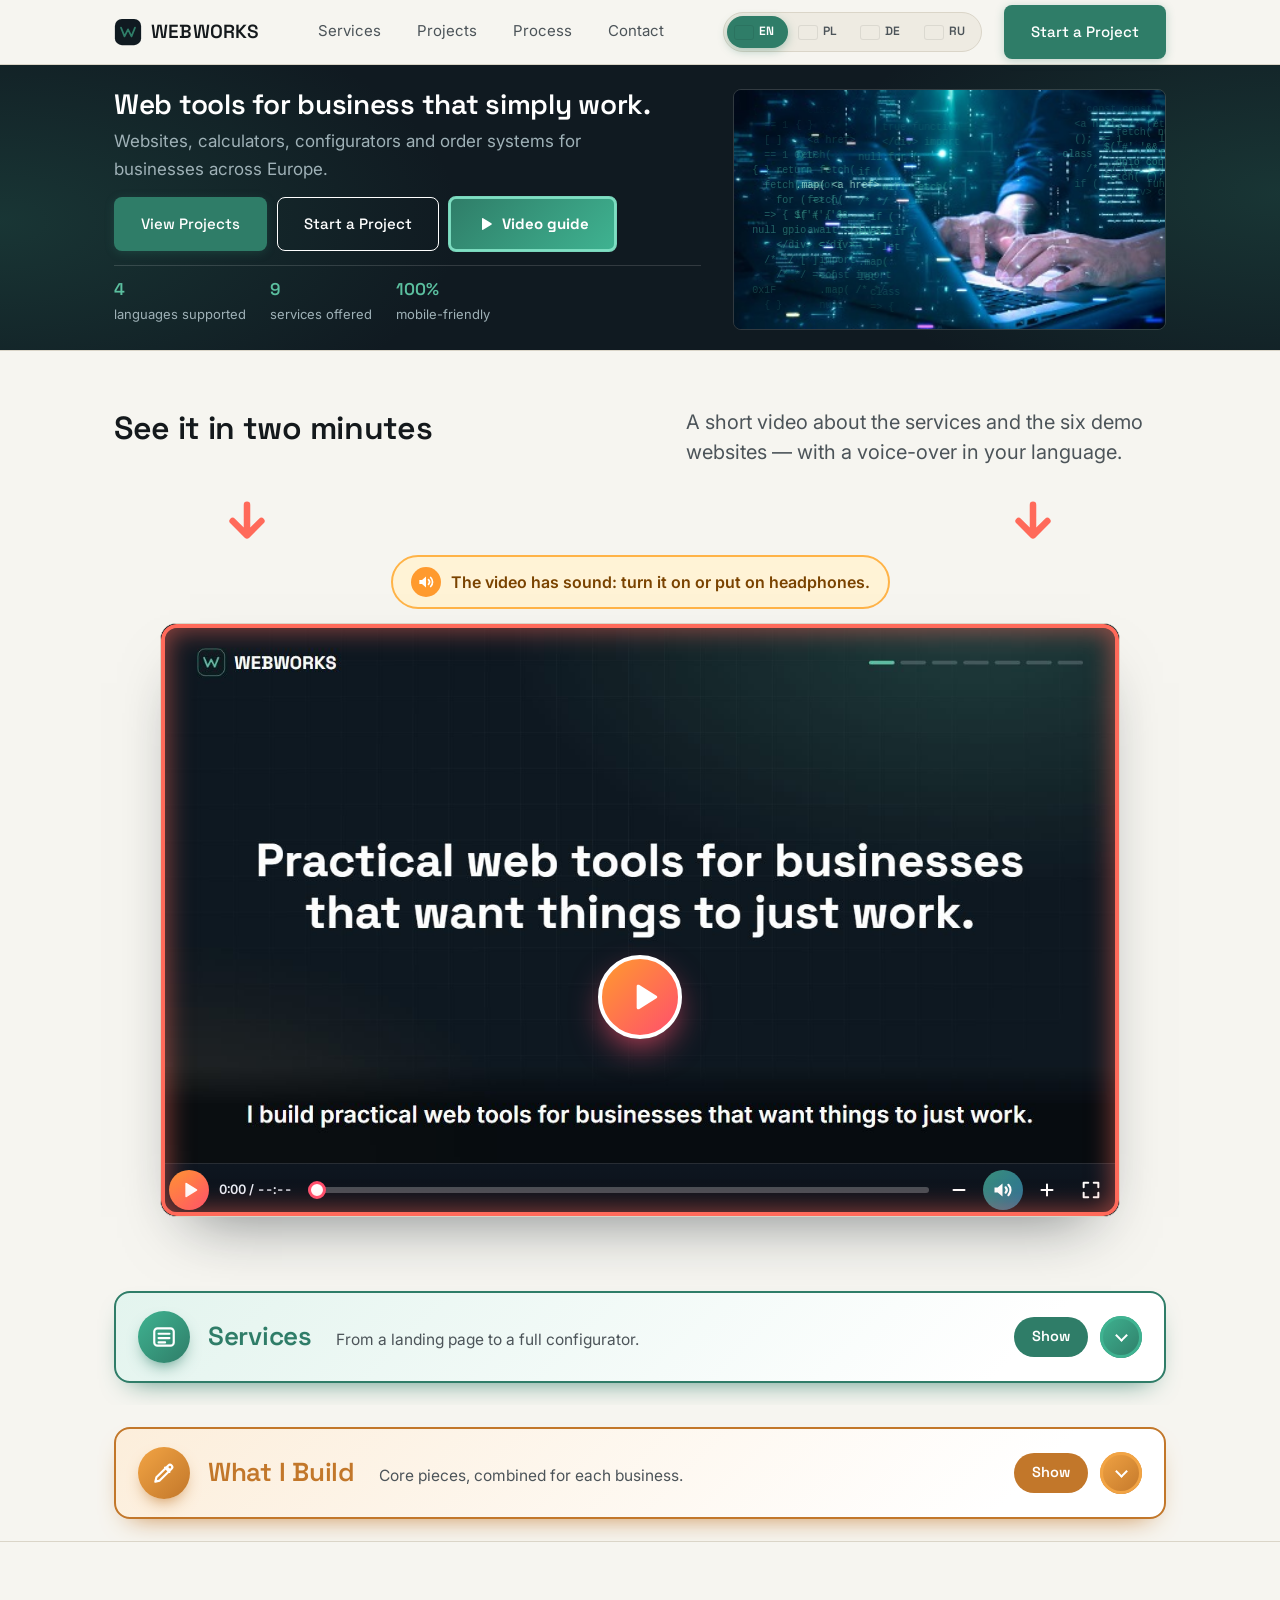
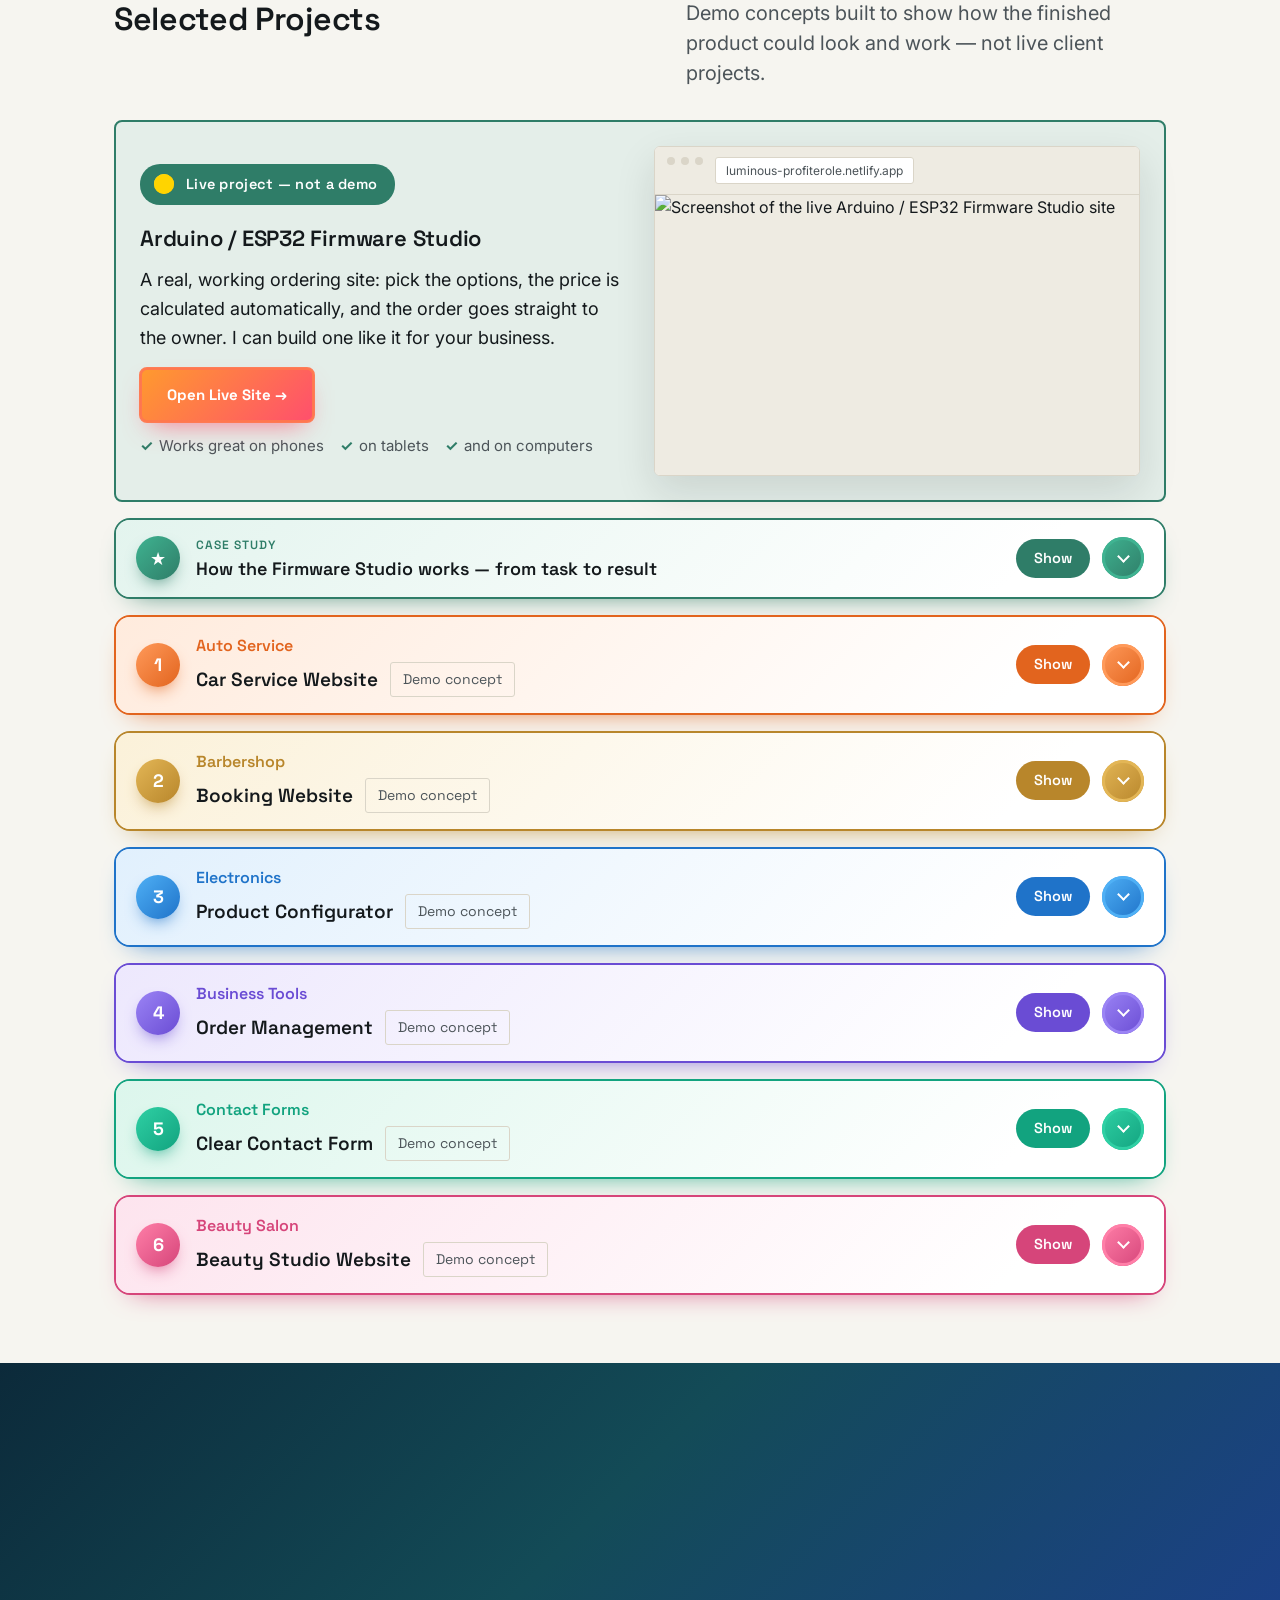
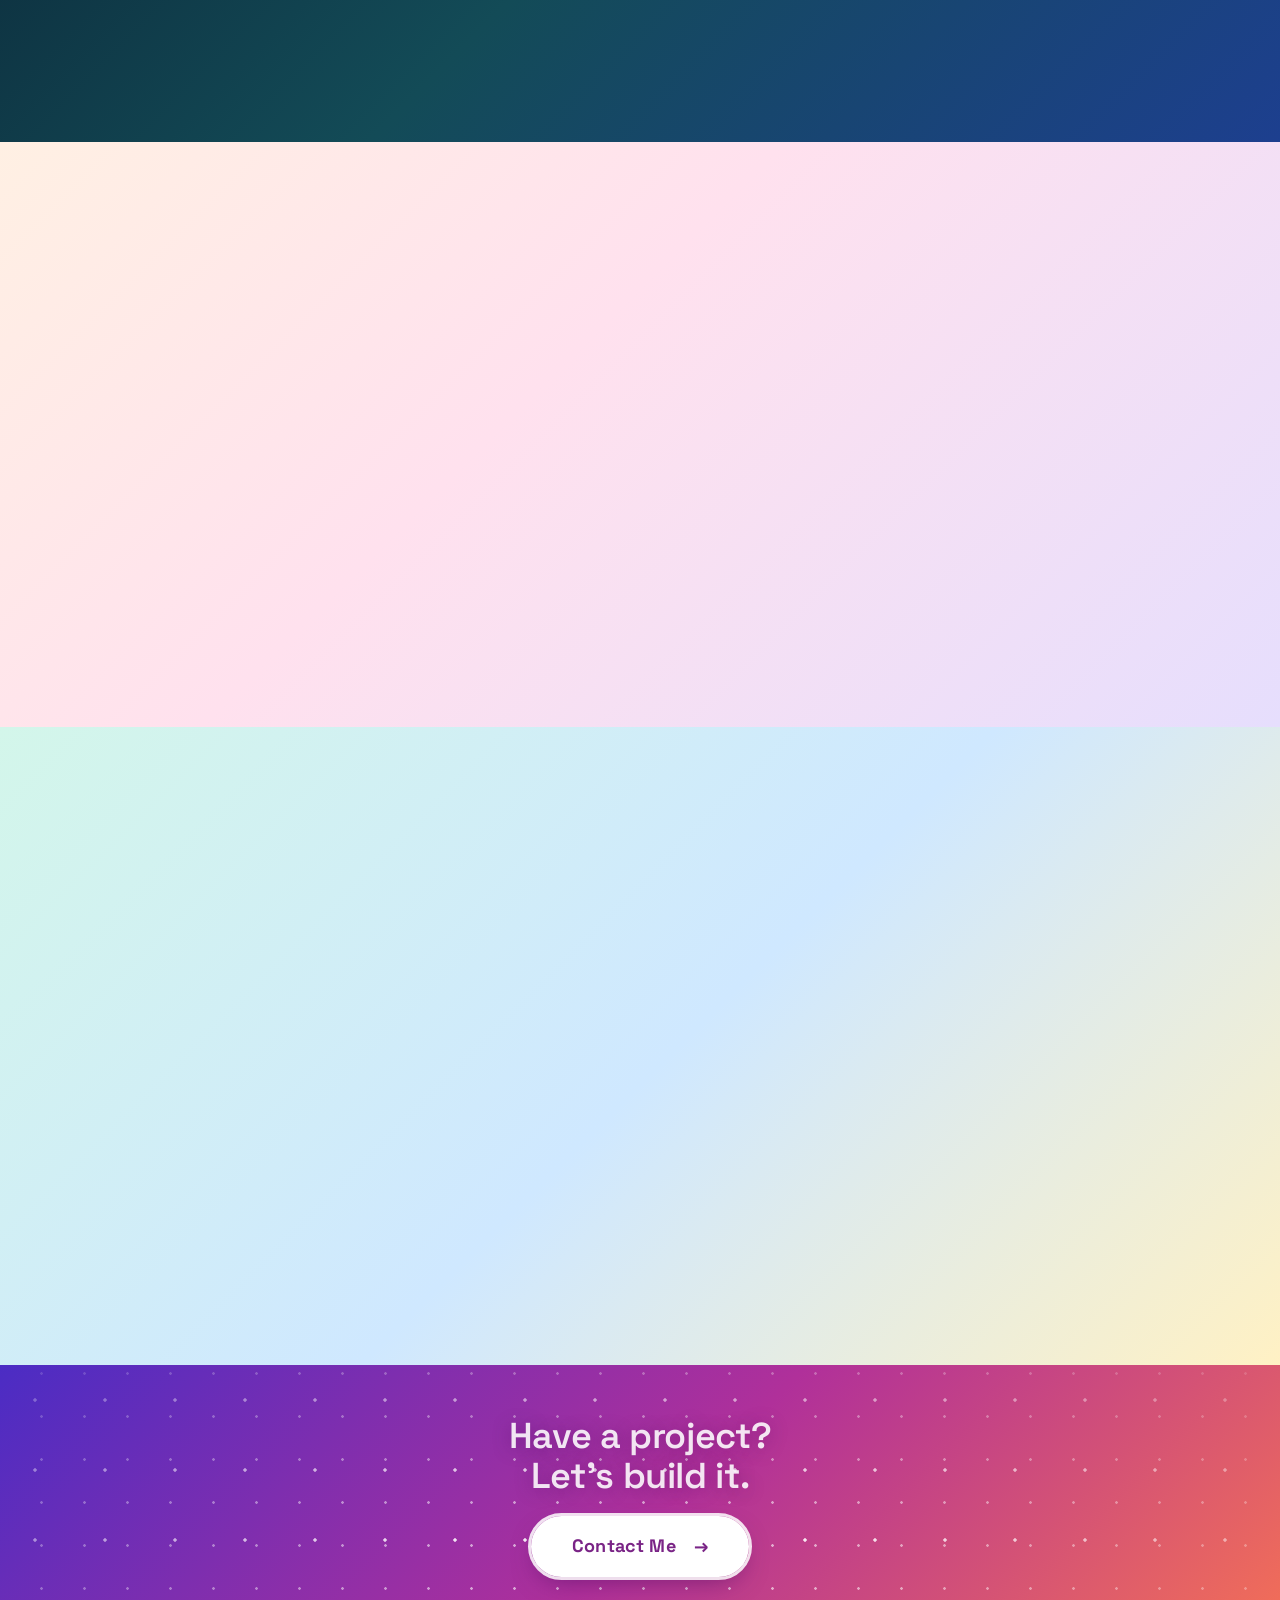
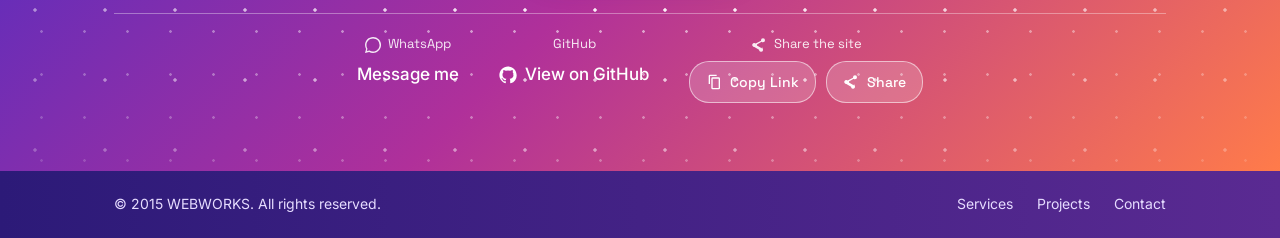
==== commit 23a84269: "Open Live Site: preconnect to the live site, sound after the click, touch-action manipulation for in" ====
--- a/index.html
+++ b/index.html
@@ -93,13 +93,16 @@
 -->
 <link rel="preconnect" href="https://fonts.googleapis.com">
 <link rel="preconnect" href="https://fonts.gstatic.com" crossorigin>
+<!-- the live project opens in a new tab: warm up its connection so the click opens it faster -->
+<link rel="preconnect" href="https://luminous-profiterole.netlify.app">
+<link rel="dns-prefetch" href="https://luminous-profiterole.netlify.app">
 <!-- Fonts load without blocking the first paint (text shows in a system
      font for a moment, then swaps) — was the biggest Lighthouse delay. -->
 <link rel="preload" as="style" href="https://fonts.googleapis.com/css2?family=Space+Grotesk:wght@400;500;600;700&family=Inter:wght@400;500;600&display=swap">
 <link href="https://fonts.googleapis.com/css2?family=Space+Grotesk:wght@400;500;600;700&family=Inter:wght@400;500;600&display=swap" rel="stylesheet" media="print" onload="this.media='all'">
 <noscript><link href="https://fonts.googleapis.com/css2?family=Space+Grotesk:wght@400;500;600;700&family=Inter:wght@400;500;600&display=swap" rel="stylesheet"></noscript>
 
-<link rel="stylesheet" href="css/style.css?v=115">
+<link rel="stylesheet" href="css/style.css?v=116">
 </head>
 <body>
 
@@ -855,6 +858,6 @@
   </div>
 </footer>
 
-<script src="js/script.js?v=107" defer></script>
+<script src="js/script.js?v=108" defer></script>
 </body>
 </html>
--- a/css/style.css
+++ b/css/style.css
@@ -2151,6 +2151,8 @@
     width:46px; height:46px; flex:none; fill:none; stroke:#ff6a5a; stroke-width:3.4; stroke-linecap:round; stroke-linejoin:round;
     animation:arrowDown 1.4s ease-in-out infinite;
   }
+  /* taps fire at once (no double-tap-zoom wait) on every button and link-button */
+  .btn, .featured-frame, .nav-links a, .lang-switch button{ touch-action:manipulation; -webkit-tap-highlight-color:transparent; }
   @keyframes arrowDown{
     0%,100%{ transform:translateY(-6px); opacity:.35; }
     50%{ transform:translateY(8px); opacity:1; }
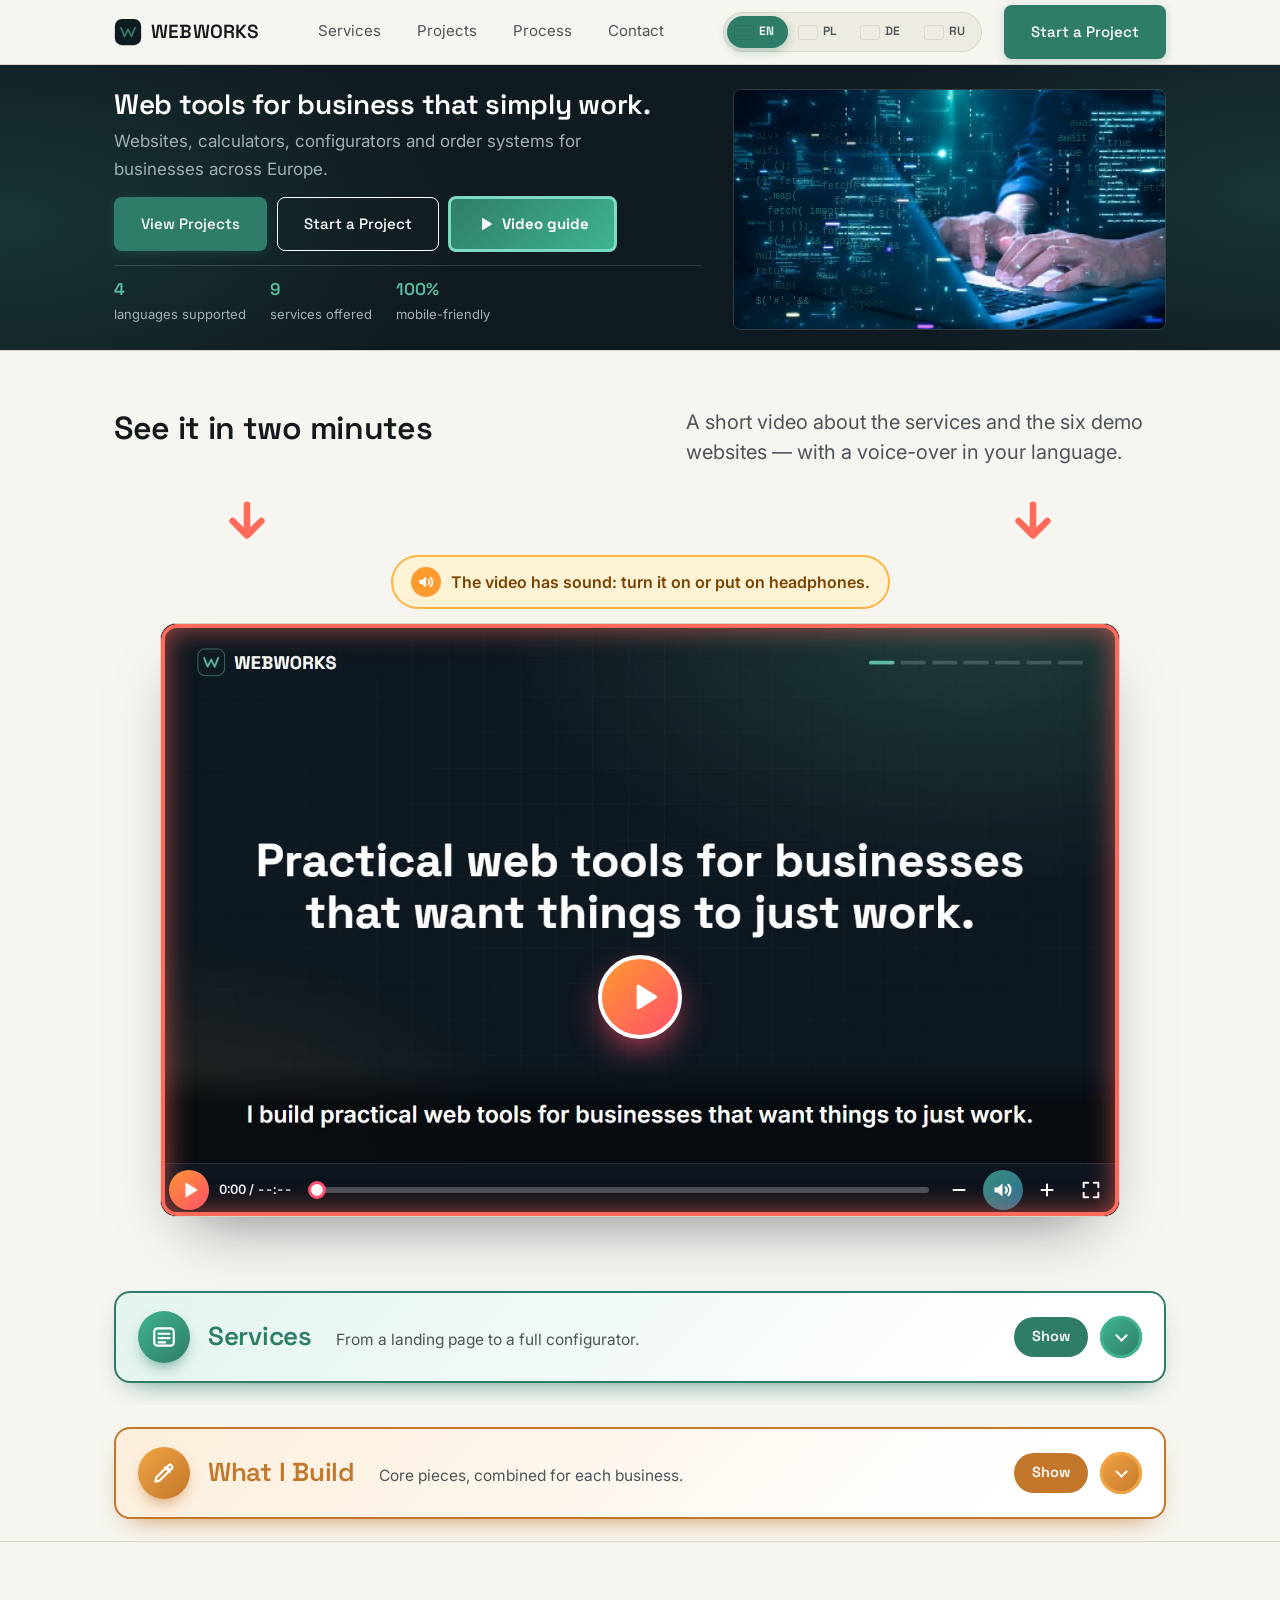
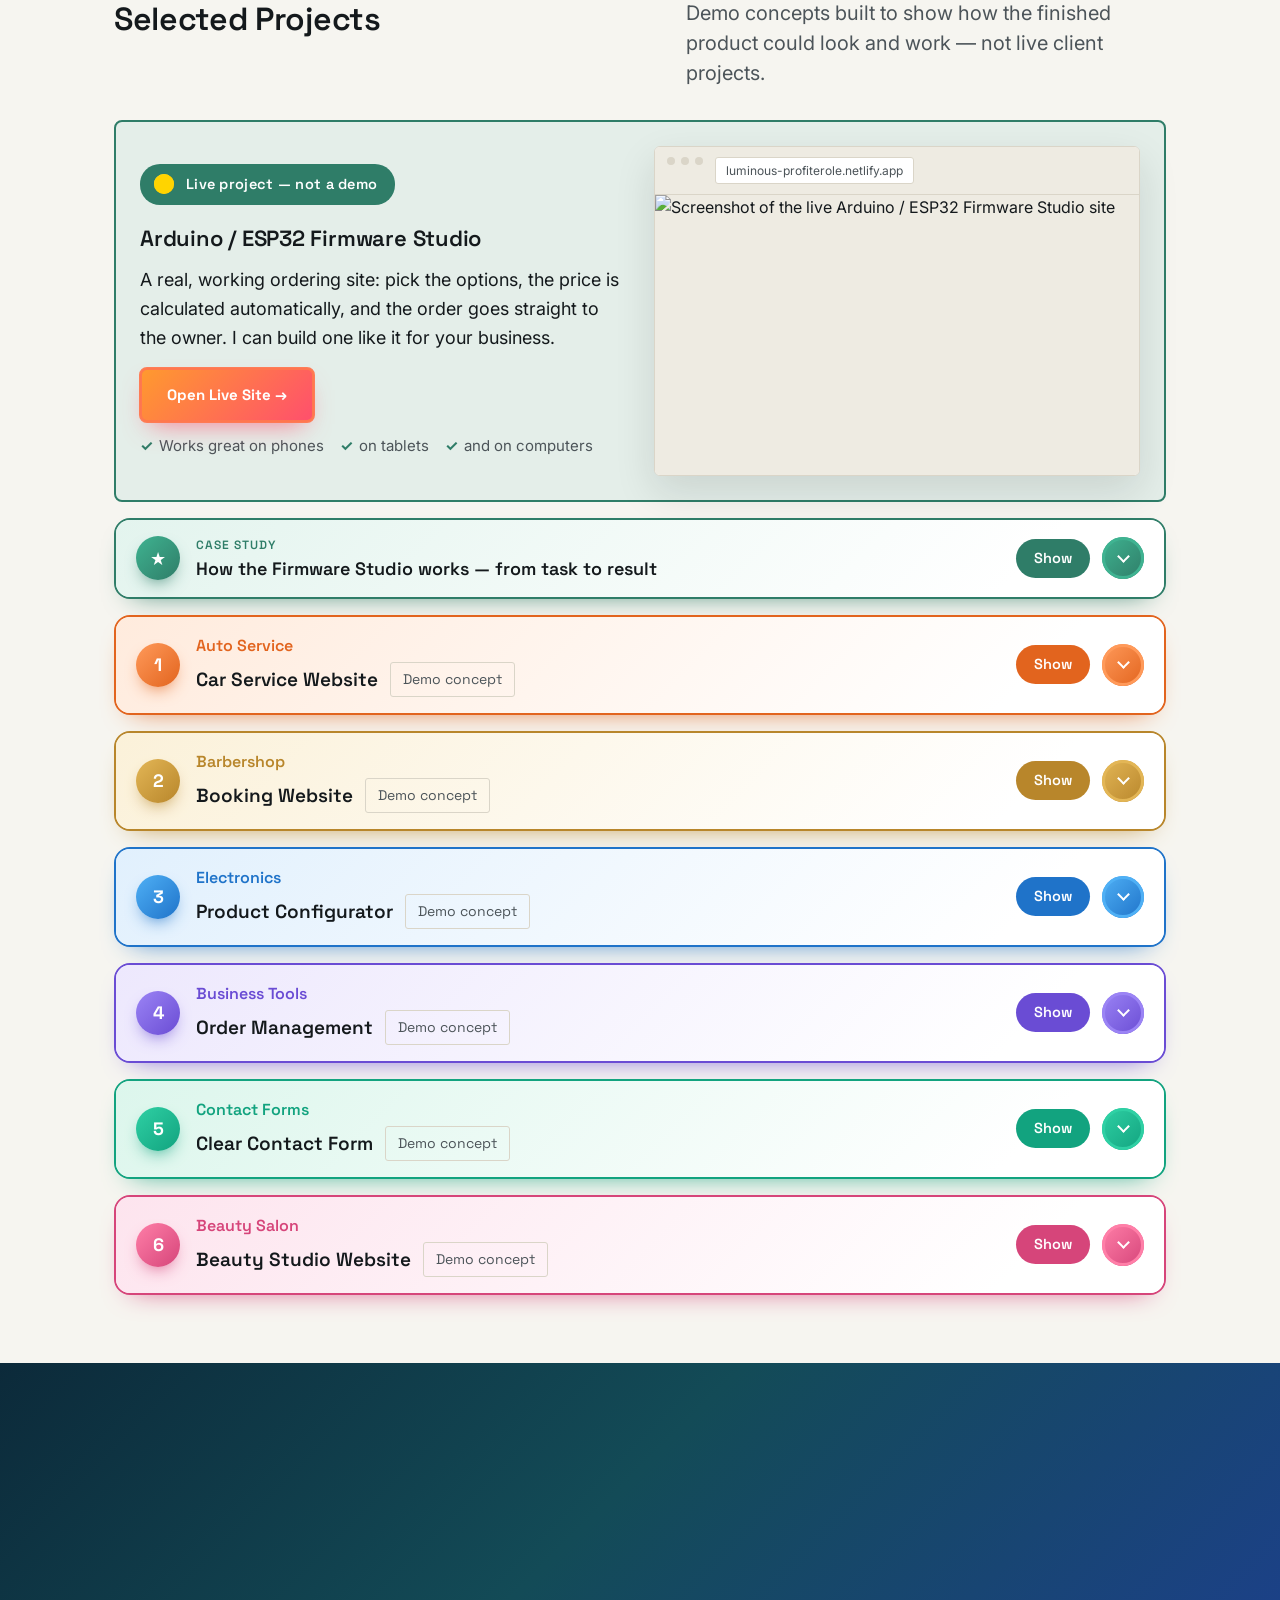
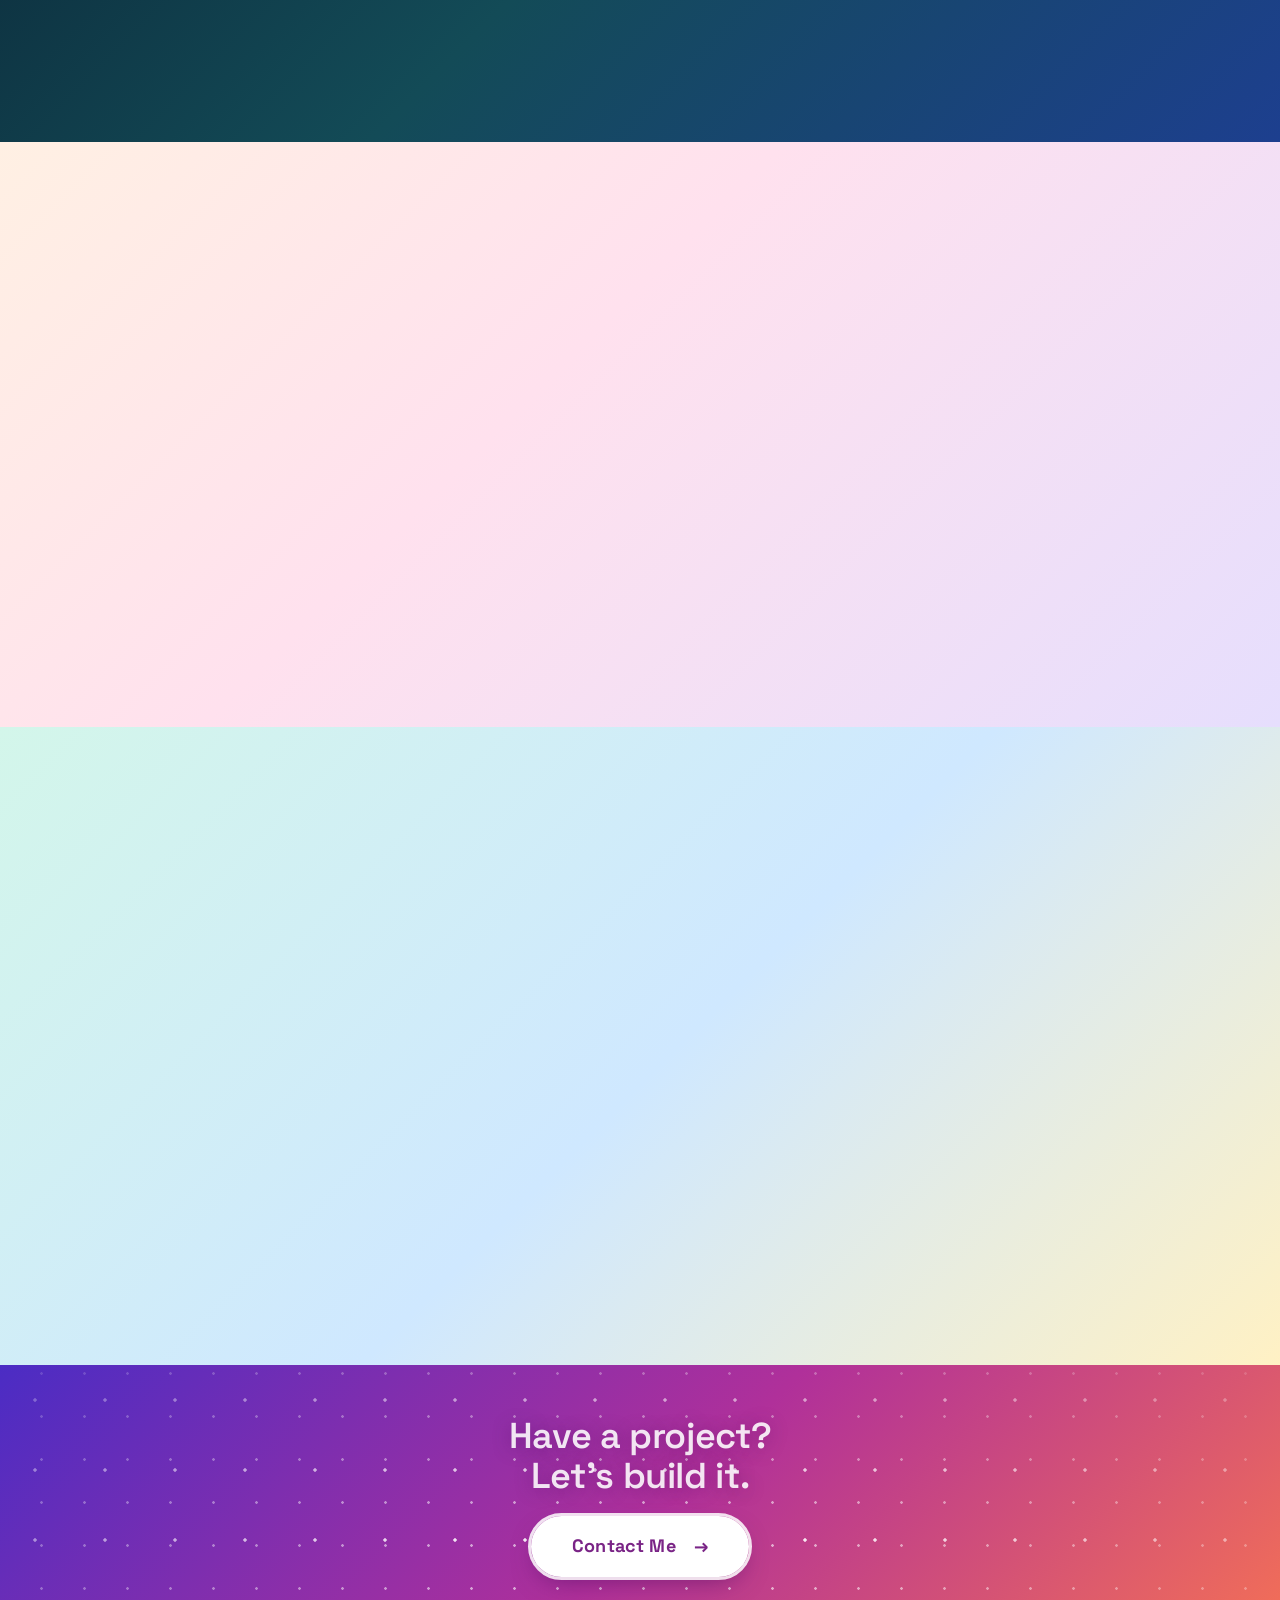
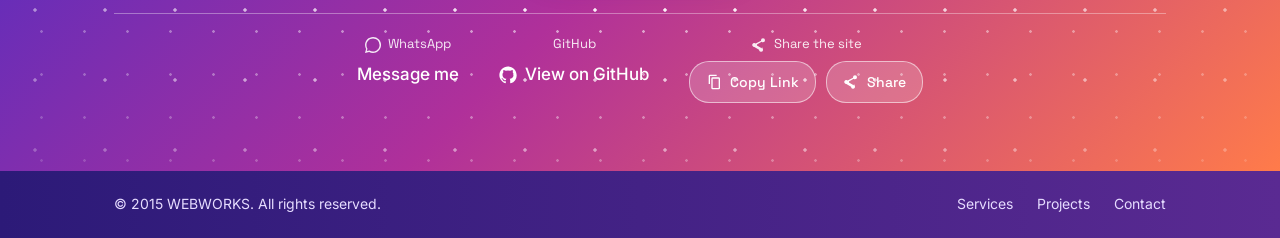
==== commit 8952de5a: "Video status: position report every 15s while playing (last known spot if the phone kills the page);" ====
--- a/index.html
+++ b/index.html
@@ -858,6 +858,6 @@
   </div>
 </footer>
 
-<script src="js/script.js?v=108" defer></script>
+<script src="js/script.js?v=109" defer></script>
 </body>
 </html>
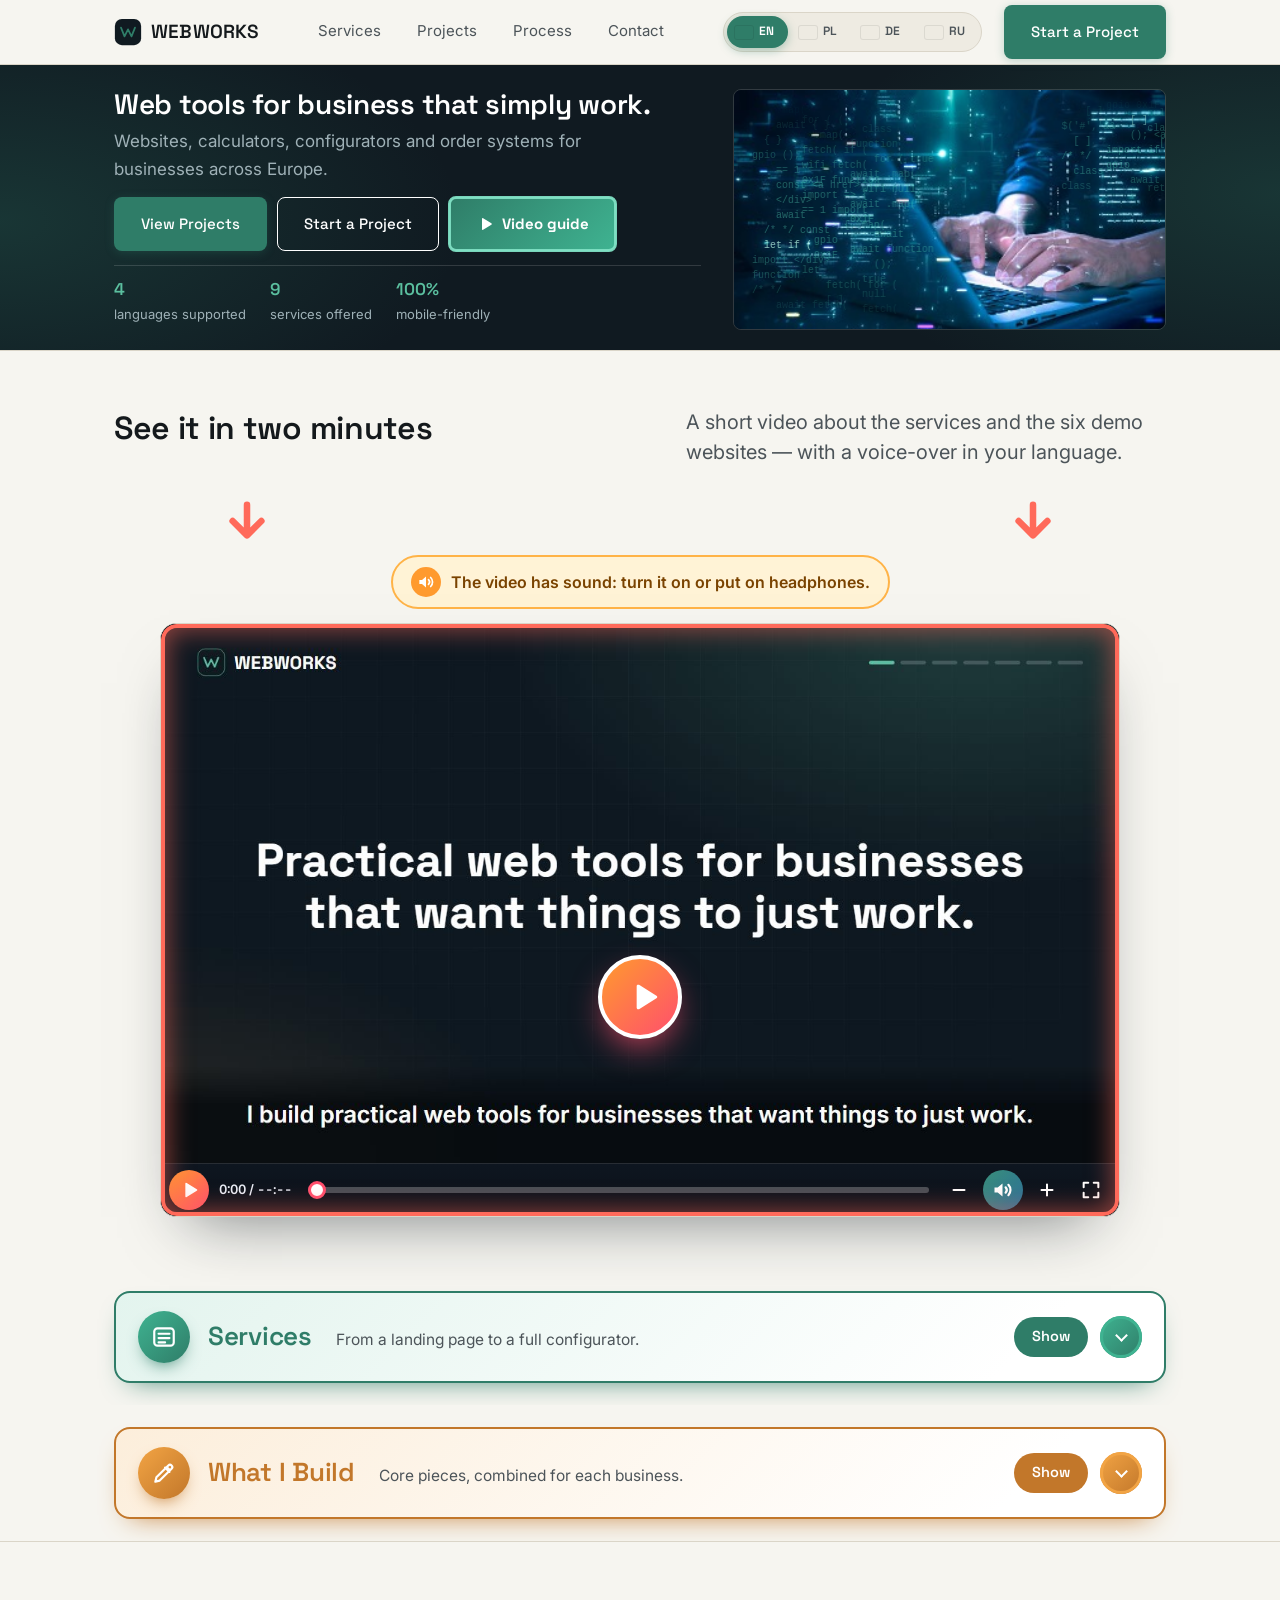
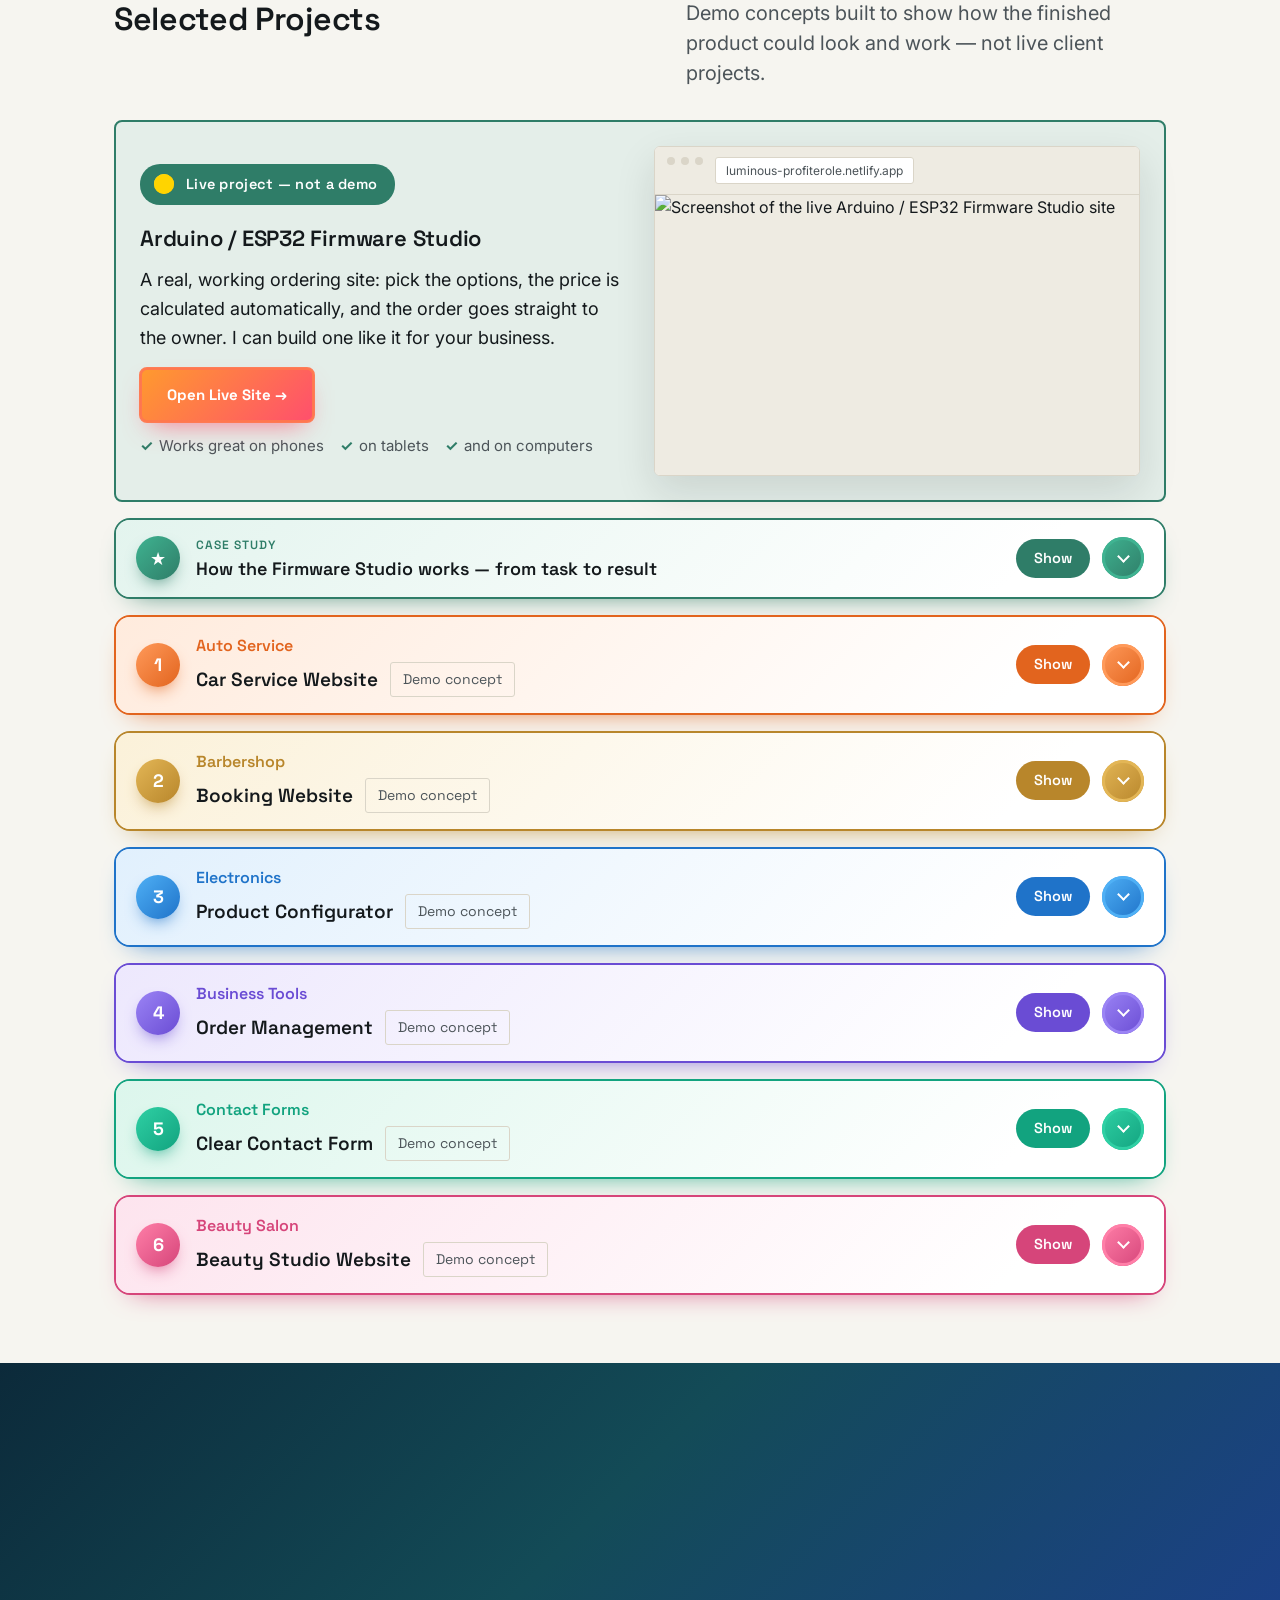
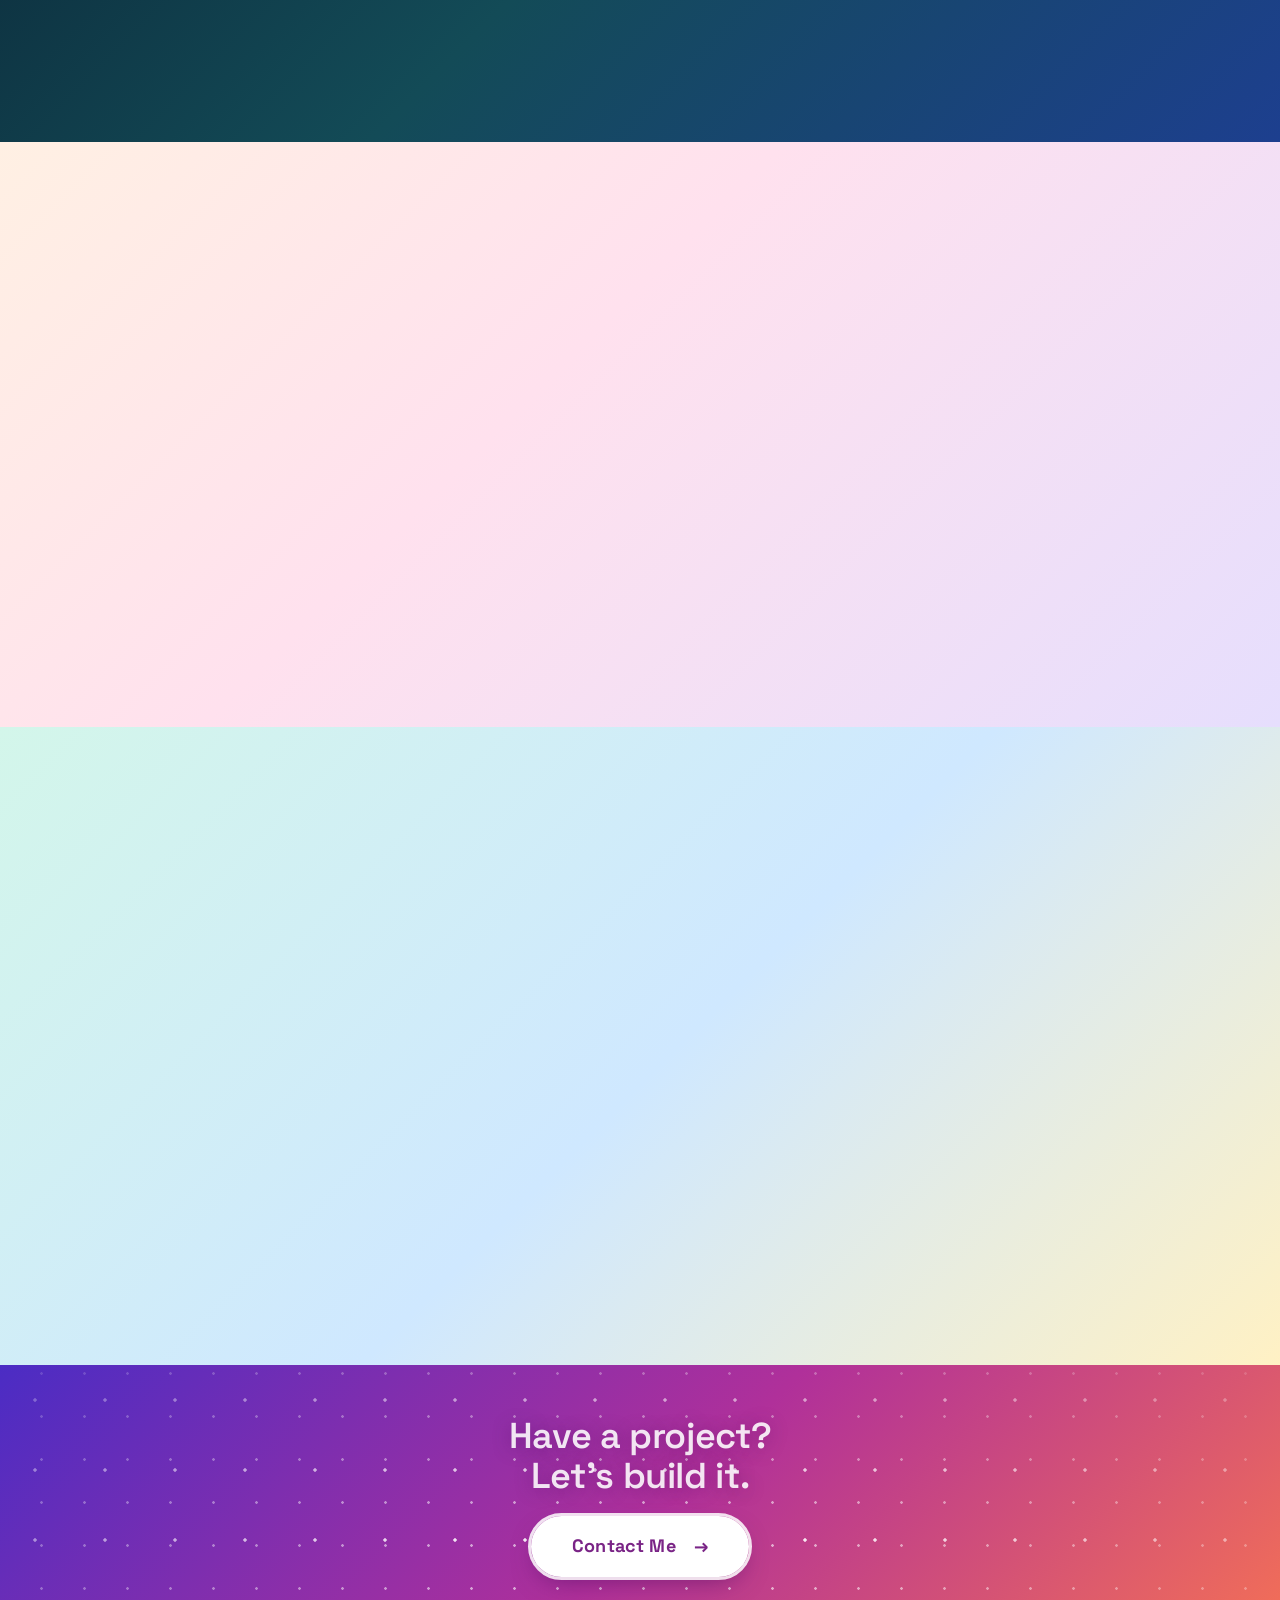
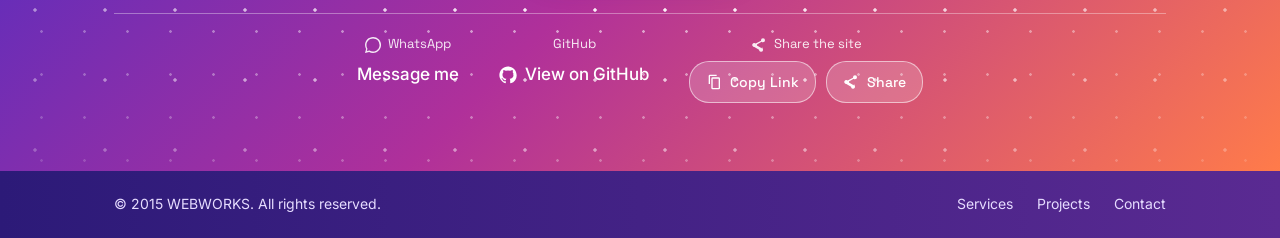
==== commit 370532d5: "Web_Code.gs (renamed from Code.gs): Visits columns like the Arduino project - visitor-local Дата/вре" ====
--- a/index.html
+++ b/index.html
@@ -858,6 +858,6 @@
   </div>
 </footer>
 
-<script src="js/script.js?v=109" defer></script>
+<script src="js/script.js?v=110" defer></script>
 </body>
 </html>
